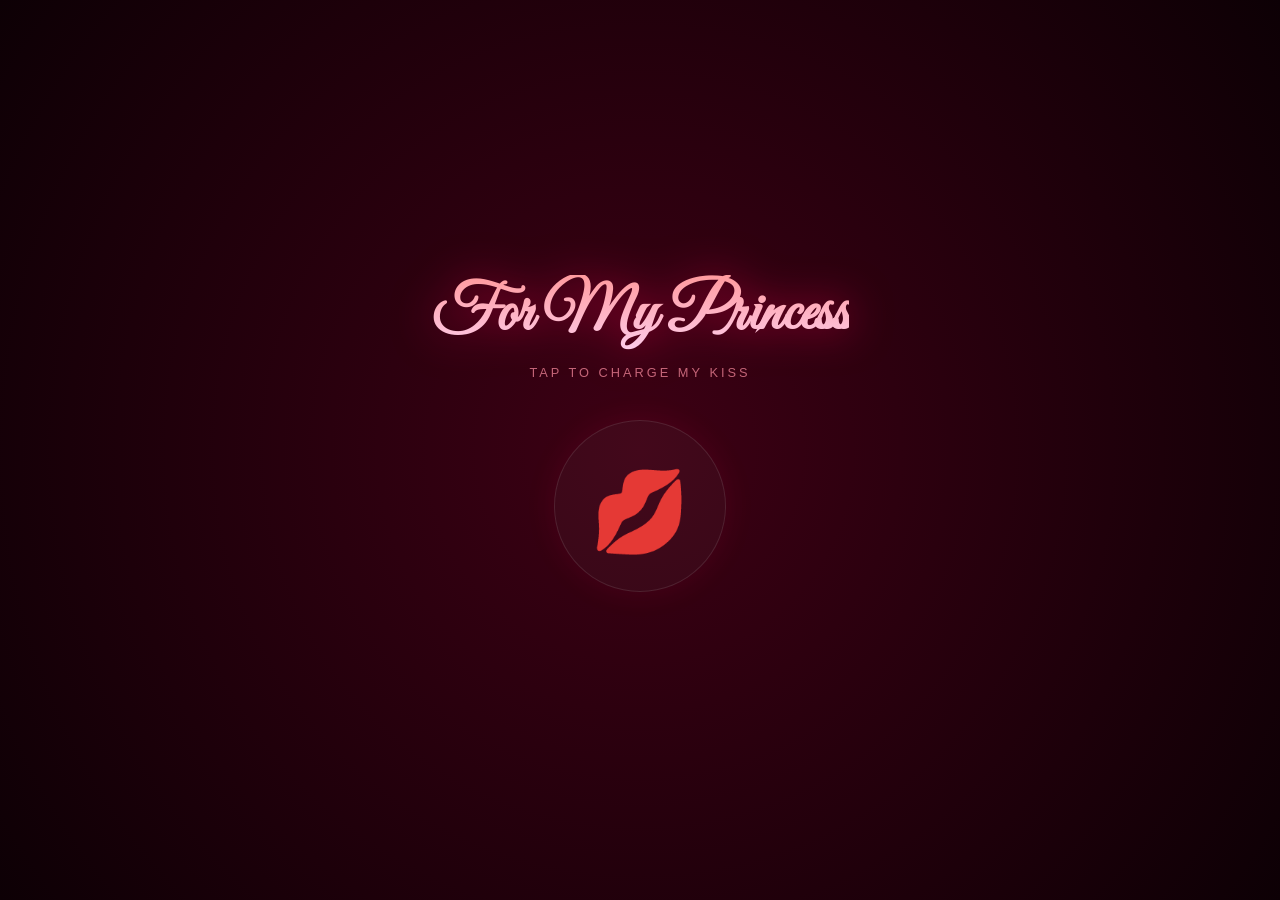
==== index.html @ 0bf2082e "Add files via upload" ====
<!DOCTYPE html>
<html lang="en">
<head>
    <meta charset="UTF-8">
    <meta name="viewport" content="width=device-width, initial-scale=1.0">
    <title>For My Princess 💋</title>
    <link href="https://fonts.googleapis.com/css2?family=Great+Vibes&family=Playfair+Display:ital,wght@0,400;0,600;1,400&display=swap" rel="stylesheet">
    <style>
        body {
            /* Elegant Dark Red Gradient */
            background: radial-gradient(circle at center, #3d0014 0%, #0d0005 100%);
            height: 100vh;
            margin: 0;
            overflow: hidden;
            display: flex;
            flex-direction: column;
            align-items: center;
            justify-content: center;
            color: #ffdde1;
            font-family: 'Playfair Display', serif;
            user-select: none;
        }

        /* --- BACKGROUND EFFECTS --- */
        .firefly {
            position: absolute;
            width: 3px; height: 3px;
            background: #ff4d6d;
            border-radius: 50%;
            box-shadow: 0 0 10px #ff4d6d;
            opacity: 0;
            animation: float 5s infinite;
            pointer-events: none;
            z-index: 1;
        }

        /* --- UI ELEMENTS --- */
        h1 {
            font-family: 'Great Vibes', cursive;
            font-size: 4rem;
            background: linear-gradient(to bottom, #ff9a9e, #fecfef);
            -webkit-background-clip: text;
            -webkit-text-fill-color: transparent;
            filter: drop-shadow(0 0 20px rgba(255, 0, 80, 0.5));
            margin-bottom: 10px; z-index: 10;
            transition: opacity 1s; text-align: center;
        }

        .subtitle {
            font-family: 'Montserrat', sans-serif;
            font-size: 0.8rem; letter-spacing: 3px; text-transform: uppercase; color: #ff8fa3;
            margin-bottom: 40px; opacity: 0.7; animation: pulse 2s infinite; z-index: 10;
        }

        /* --- KISS BUTTON --- */
        .kiss-container {
            position: relative;
            width: 170px; height: 170px;
            border-radius: 50%;
            background: rgba(255, 255, 255, 0.03);
            border: 1px solid rgba(255, 255, 255, 0.1);
            display: flex; align-items: center; justify-content: center;
            font-size: 5rem; cursor: pointer;
            box-shadow: 0 0 30px rgba(255, 0, 80, 0.1);
            transition: all 0.3s cubic-bezier(0.175, 0.885, 0.32, 1.275);
            z-index: 20;
        }
        .kiss-container:active { transform: scale(0.95); }
        .kiss-container.stage-1 { box-shadow: 0 0 50px rgba(255, 0, 80, 0.3); border-color: #ff4d6d; }
        .kiss-container.stage-2 { box-shadow: 0 0 80px rgba(255, 0, 80, 0.5); animation: heartbeat 1s infinite; background: rgba(255, 0, 80, 0.1); }
        .kiss-container.stage-3 { box-shadow: 0 0 120px rgba(255, 0, 80, 0.8); animation: heartbeatFast 0.5s infinite; background: rgba(255, 0, 80, 0.15); }

        /* --- LOVE METER --- */
        .meter-container {
            width: 200px; height: 4px;
            background: rgba(255,255,255,0.1);
            border-radius: 10px; margin-top: 50px;
            overflow: hidden; opacity: 0; transition: opacity 1s;
        }
        .meter-fill {
            height: 100%; width: 0%;
            background: linear-gradient(90deg, #ff4d6d, #d90429);
            box-shadow: 0 0 10px #ff0050;
            transition: width 0.5s cubic-bezier(0.2, 0.8, 0.2, 1);
        }
        .meter-text { font-family: sans-serif; font-size: 0.7rem; letter-spacing: 1px; color: #ff8fa3; margin-top: 10px; opacity: 0; transition: opacity 0.5s; }

        /* --- BIG KISS VISUAL --- */
        #big-kiss-visual {
            position: absolute; top: 50%; left: 50%;
            transform: translate(-50%, -50%) scale(0);
            font-size: 20rem; z-index: 200; opacity: 0;
            pointer-events: none; filter: drop-shadow(0 0 50px #ff0050);
        }
        .hit-screen { animation: kissHit 1.2s cubic-bezier(0.22, 1, 0.36, 1) forwards; }

        /* --- LUXURY LETTER BOX --- */
        .letter-box {
            position: absolute; top: 50%; left: 50%;
            transform: translate(-50%, -50%) scale(0.9);
            width: 90%; max-width: 500px; /* Slightly wider for text */

            /* Glassmorphism + Gold Border */
            background: rgba(20, 0, 5, 0.95);
            backdrop-filter: blur(20px);
            border: 1px solid rgba(255, 215, 0, 0.2); /* Gold Border */
            box-shadow: 0 0 40px rgba(0,0,0,0.8), inset 0 0 20px rgba(255, 77, 109, 0.1);

            border-radius: 15px; padding: 40px 30px; text-align: center;
            opacity: 0; pointer-events: none; z-index: 100;
        }
        .letter-box.visible { opacity: 1; transform: translate(-50%, -50%) scale(1); pointer-events: auto; transition: all 1s ease; }

        .letter-box h2 {
            font-family: 'Great Vibes', cursive; color: #ff4d6d; font-size: 3.5rem; margin: 0 0 20px 0;
            text-shadow: 0 2px 10px rgba(0,0,0,0.5);
        }

        .line {
            display: block; font-size: 1.2rem; line-height: 1.6; color: #ffe5e9; margin-bottom: 15px;
            opacity: 0; transform: translateY(15px); transition: all 1s ease;
        }
        .line.show { opacity: 1; transform: translateY(0); }

        .highlight { color: #ff4d6d; font-style: italic; font-weight: 600; }

        /* THE MWAAAAH TEXT */
        .big-mwah {
            display: block;
            font-family: 'Great Vibes', cursive;
            font-size: 3rem;
            color: #d90429;
            margin-top: 15px; margin-bottom: 15px;
            text-shadow: 0 0 20px rgba(255, 0, 80, 0.6);
            animation: heartbeat 1.5s infinite;
        }

        .signature {
            font-family: 'Playfair Display', serif; font-weight: 700; color: #ffd700; /* Gold Signature */
            margin-top: 20px; display: block; font-size: 1.1rem; letter-spacing: 1px;
            border-top: 1px solid rgba(255,255,255,0.1); padding-top: 20px;
        }

        /* --- FALLING KISSES --- */
        .kiss-mark { position: absolute; opacity: 0; animation: kissFloat 5s linear forwards; z-index: 50; filter: drop-shadow(0 0 5px rgba(255,0,80,0.5)); pointer-events: none; }

        /* --- ANIMATIONS --- */
        @keyframes pulse { 0% { opacity: 0.5; } 50% { opacity: 1; } 100% { opacity: 0.5; } }
        @keyframes float { 0% { transform: translateY(100vh) scale(0); opacity: 0; } 50% { opacity: 0.8; } 100% { transform: translateY(-10vh) scale(1); opacity: 0; } }
        @keyframes heartbeat { 0% { transform: scale(1); } 15% { transform: scale(1.1); } 30% { transform: scale(1); } 45% { transform: scale(1.1); } 60% { transform: scale(1); } }
        @keyframes heartbeatFast { 0% { transform: scale(1); } 10% { transform: scale(1.15); } 20% { transform: scale(1); } 30% { transform: scale(1.15); } 40% { transform: scale(1); } }
        @keyframes kissFloat { 0% { transform: translateY(100vh) rotate(0deg) scale(0.5); opacity: 0; } 20% { opacity: 0.8; } 100% { transform: translateY(-20vh) rotate(360deg) scale(1.5); opacity: 0; } }
        @keyframes kissHit {
            0% { transform: translate(-50%, -50%) scale(0) rotate(-20deg); opacity: 0; }
            40% { transform: translate(-50%, -50%) scale(1.2) rotate(0deg); opacity: 1; }
            60% { transform: translate(-50%, -50%) scale(1) rotate(0deg); opacity: 1; }
            100% { transform: translate(-50%, -50%) scale(2) rotate(10deg); opacity: 0; }
        }
    </style>
</head>
<body>

    <div id="bg-container"></div>

    <h1 id="main-title">For My Princess</h1>
    <div class="subtitle" id="sub-title">Tap to charge my kiss</div>

    <div class="kiss-container" id="kiss-btn" onclick="handleKiss()">💋</div>

    <div class="meter-container" id="meter-box">
        <div class="meter-fill" id="meter-fill"></div>
    </div>
    <div class="meter-text" id="meter-text">Charging Love... 0%</div>

    <div id="big-kiss-visual">💋</div>

    <div class="letter-box" id="letter">
        <h2>My Love...</h2>
        <span class="line">I am thinking about you every single second.</span>
        <span class="line">I wish I was right there with you...</span>
        <span class="line highlight">To hold you close and give you this kiss in real life.</span>
        <span class="line">You are my dream come true.</span>
        <span class="line big-mwah">Mwaaaah! 💋</span>
        <span class="signature">Yours Forever,<br>Pookiemon ❤️</span>
    </div>

    <script>
        let clicks = 0;
        const btn = document.getElementById('kiss-btn');
        const title = document.getElementById('main-title');
        const sub = document.getElementById('sub-title');
        const letter = document.getElementById('letter');
        const bigKiss = document.getElementById('big-kiss-visual');
        const bg = document.getElementById('bg-container');
        const lines = document.querySelectorAll('.line');
        const meterBox = document.getElementById('meter-box');
        const meterFill = document.getElementById('meter-fill');
        const meterText = document.getElementById('meter-text');

        // 1. Background Effects
        function createFireflies() {
            setInterval(() => {
                const fly = document.createElement('div');
                fly.classList.add('firefly');
                fly.style.left = Math.random() * 100 + 'vw';
                fly.style.animationDuration = (Math.random() * 3 + 4) + 's';
                bg.appendChild(fly);
                setTimeout(() => fly.remove(), 8000);
            }, 300);
        }
        createFireflies();

        // 2. Click Handler
        function handleKiss() {
            clicks++;

            // Pulse Effect
            btn.style.transform = "scale(0.85)";
            setTimeout(() => btn.style.transform = "scale(1)", 150);

            // Show Meter
            if (clicks === 1) {
                meterBox.style.opacity = 1;
                meterText.style.opacity = 1;
            }

            // Update Meter
            if (clicks <= 4) {
                updateMeter(clicks * 25);
            }

            if (clicks === 1) {
                btn.classList.add('stage-1');
                title.innerText = "Come Closer...";
                sub.innerText = "Tap again...";
            }
            else if (clicks === 2) {
                btn.classList.add('stage-2');
                title.innerText = "I feel you...";
                sub.innerText = "Almost there...";
                btn.style.borderColor = "#ff0050";
            }
            else if (clicks === 3) {
                btn.classList.add('stage-3');
                title.innerText = "Ready??";
                sub.innerText = "One last touch!";
            }
            else if (clicks === 4) {
                launchFinale();
            }
        }

        function updateMeter(percent) {
            meterFill.style.width = percent + '%';
            meterText.innerText = `Charging Love... ${percent}%`;
            if (percent === 100) meterText.innerText = "SENT! 💋";
        }

        function launchFinale() {
            title.style.opacity = 0; sub.style.opacity = 0; btn.style.opacity = 0; btn.style.pointerEvents = 'none';
            meterBox.style.opacity = 0; meterText.style.opacity = 0;

            bigKiss.classList.add('hit-screen');
            startKissShower();

            setTimeout(() => {
                letter.classList.add('visible');
                revealLines();
            }, 1200);
        }

        function revealLines() {
            lines.forEach((line, index) => {
                setTimeout(() => { line.classList.add('show'); }, index * 1200);
            });
        }

        function startKissShower() {
            const emojis = ["💋", "❤️", "🌹"];
            let count = 0;
            const shower = setInterval(() => {
                const k = document.createElement('div');
                k.classList.add('kiss-mark');
                k.innerText = emojis[Math.floor(Math.random() * emojis.length)];
                k.style.left = Math.random() * 100 + 'vw';
                k.style.fontSize = (Math.random() * 2 + 1.5) + 'rem';
                k.style.animationDuration = (Math.random() * 2 + 3) + 's';
                document.body.appendChild(k);
                setTimeout(() => k.remove(), 5000);
                count++;
                if (count > 60) clearInterval(shower);
            }, 100);
        }
    </script>
</body>
</html>
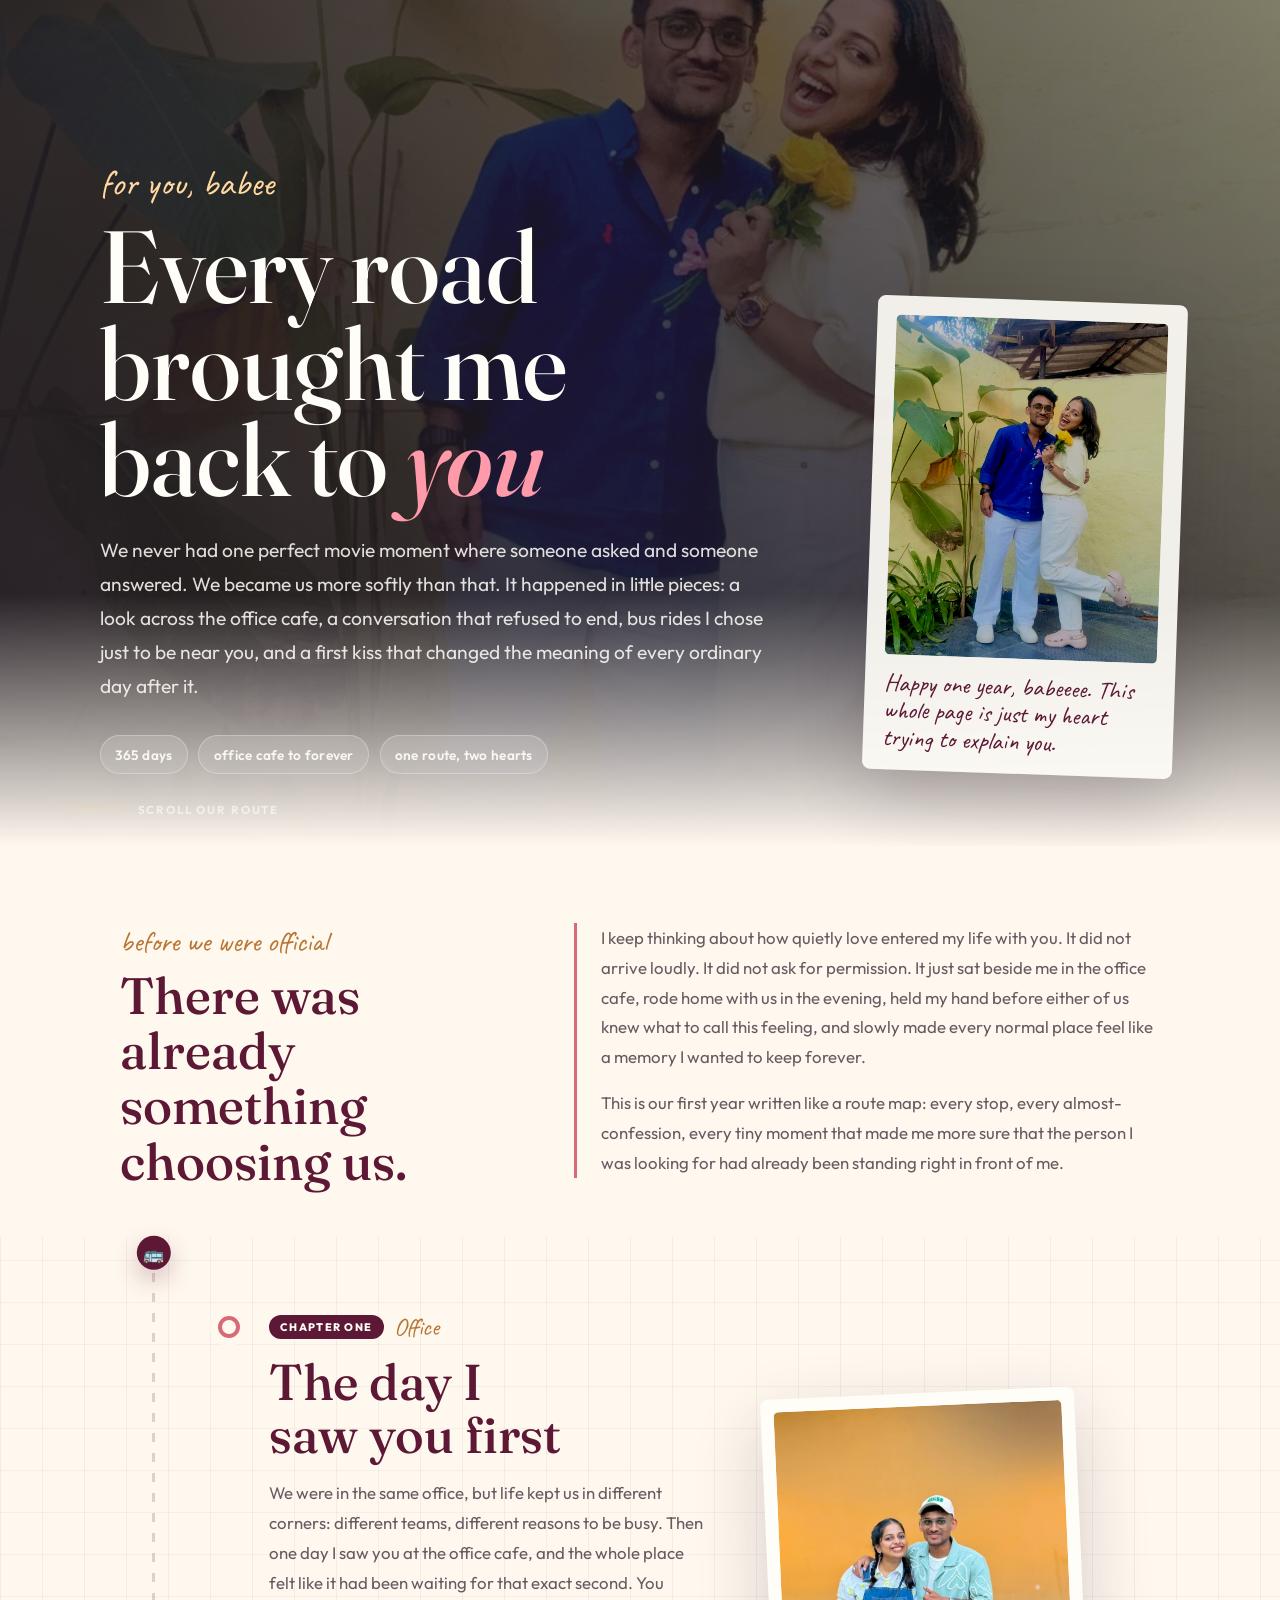
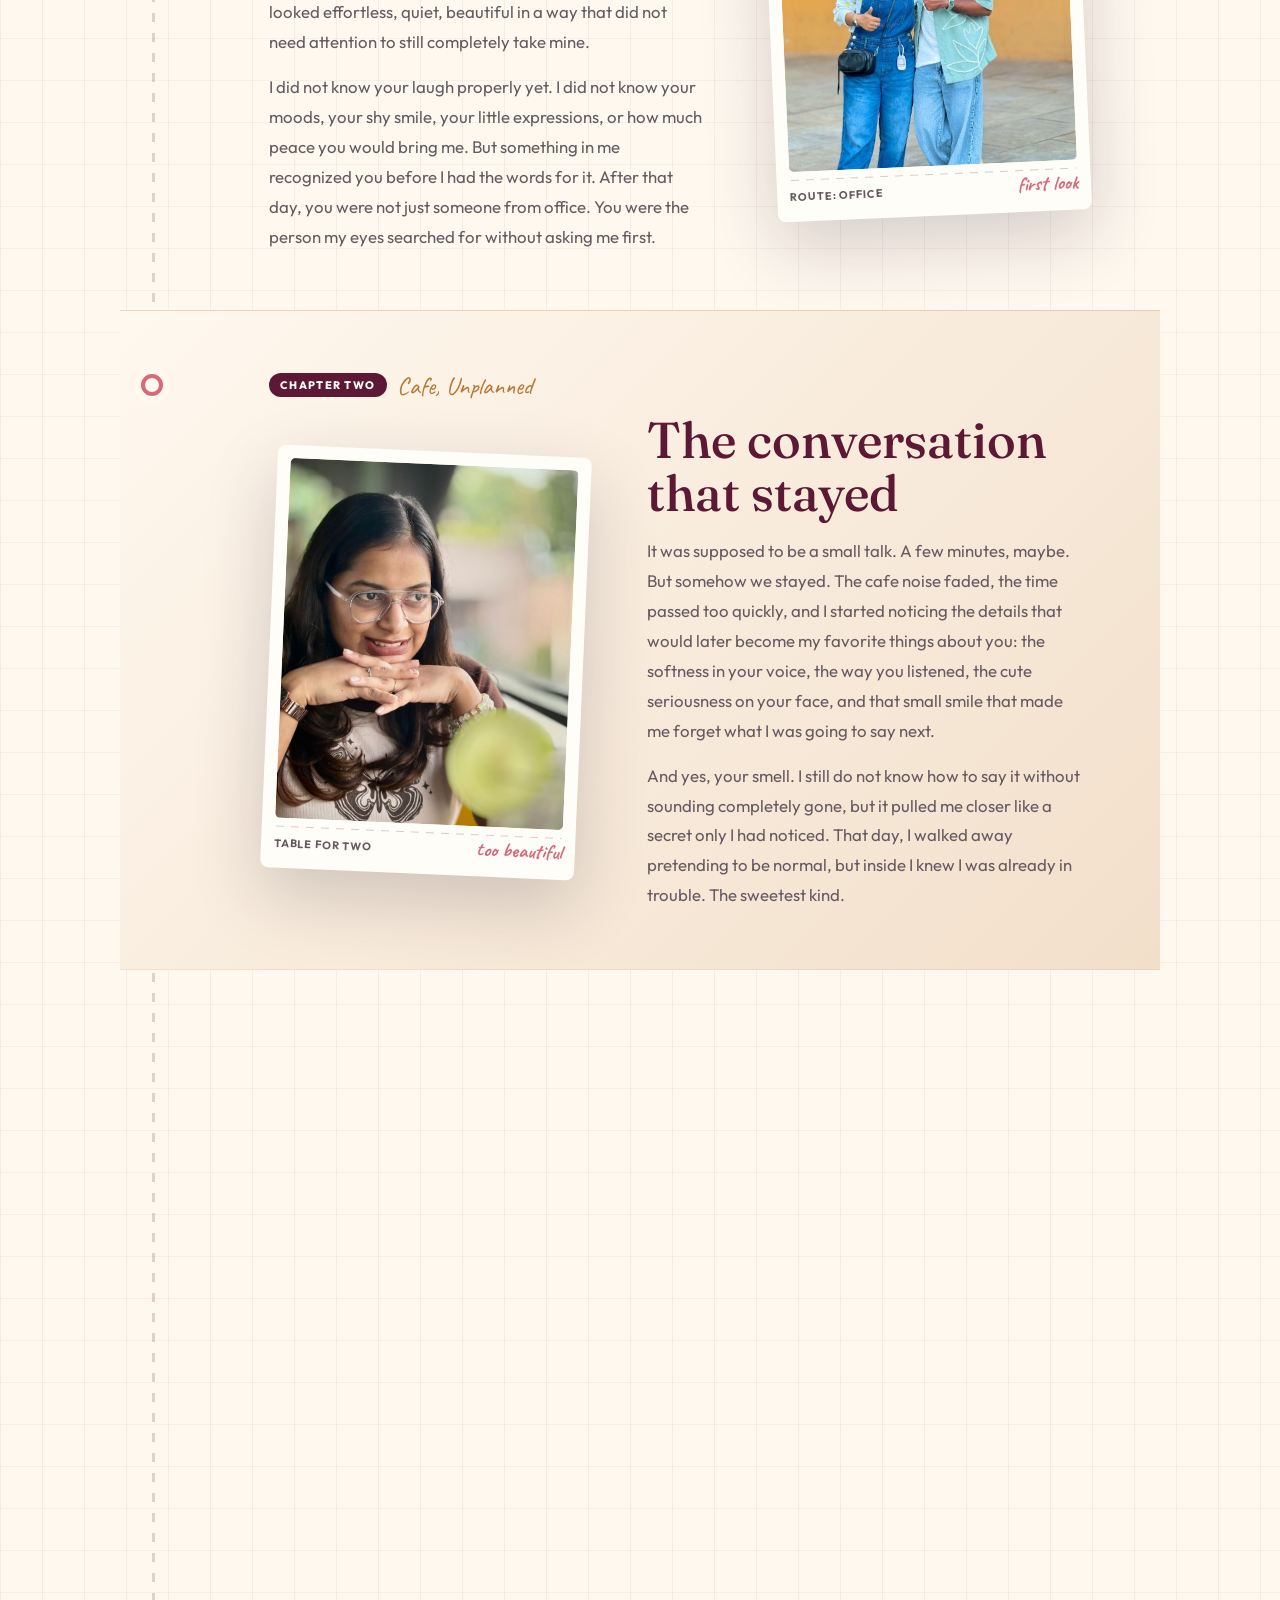
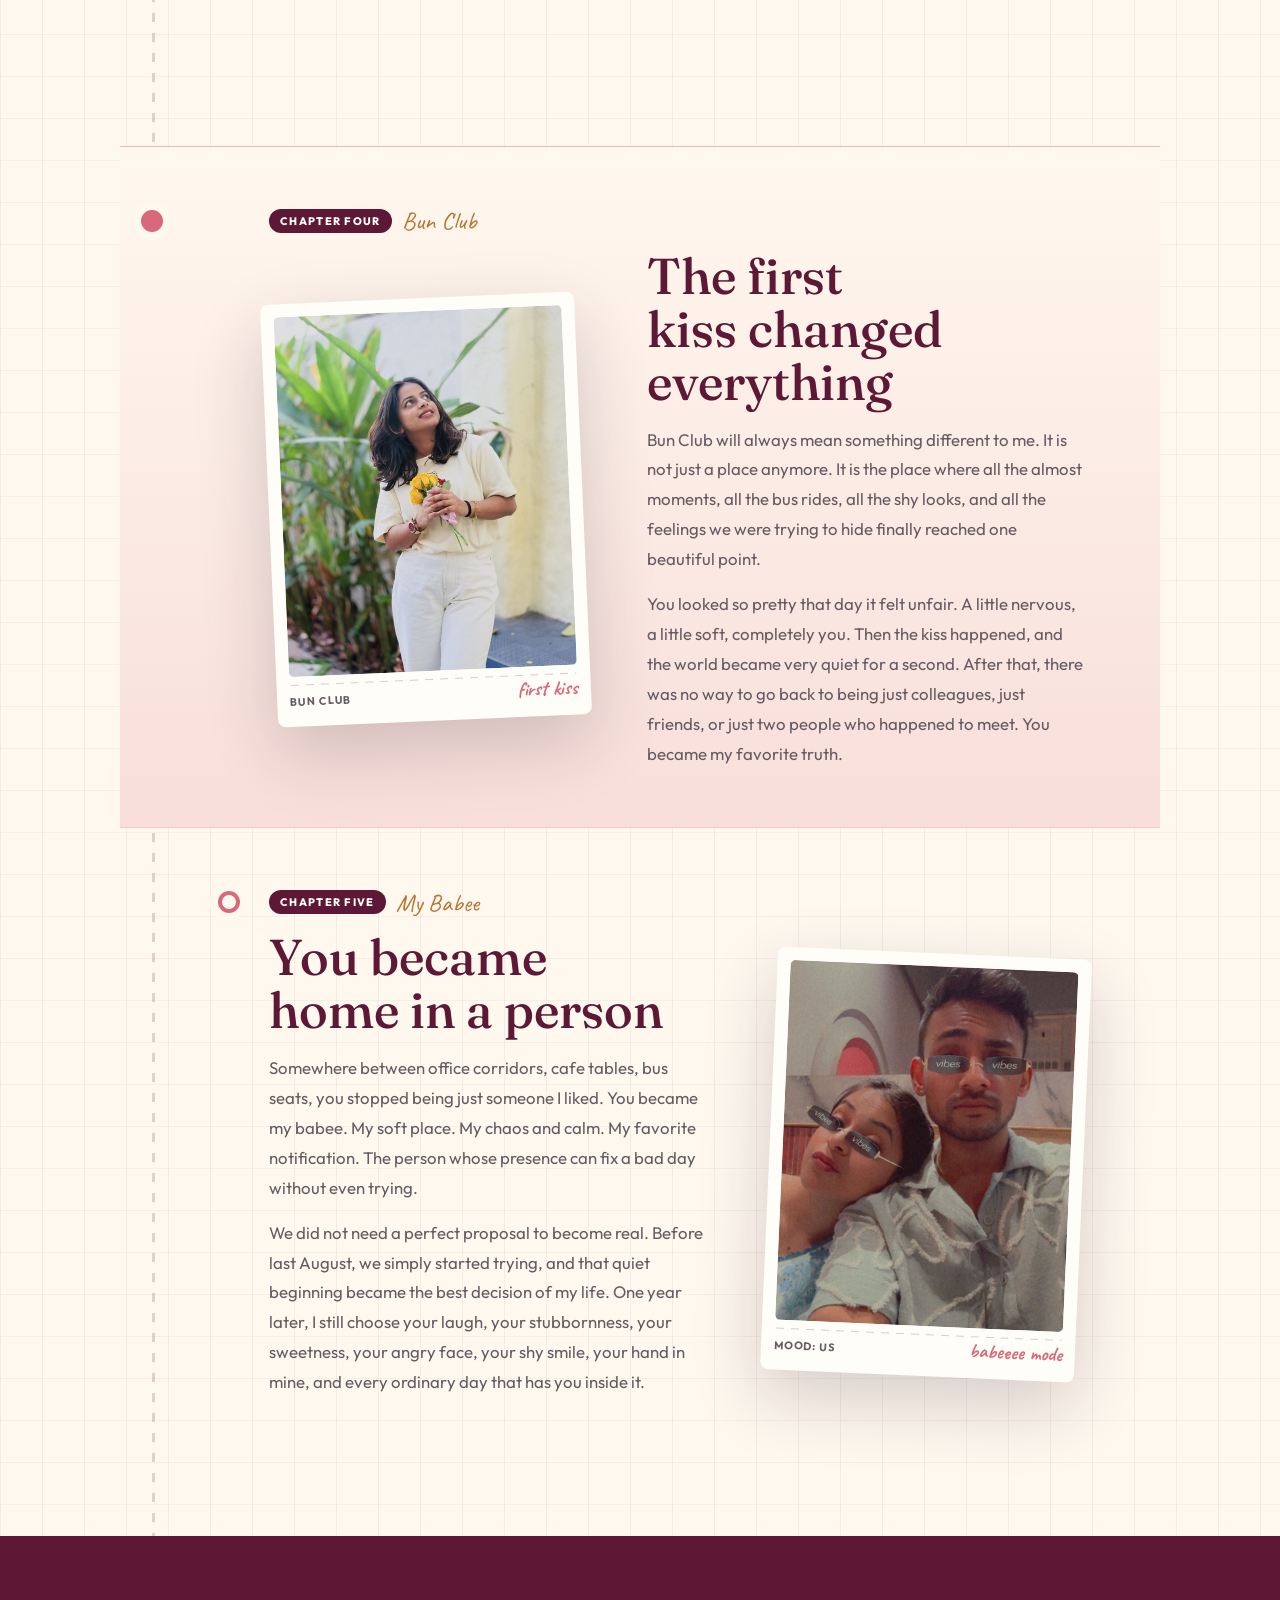
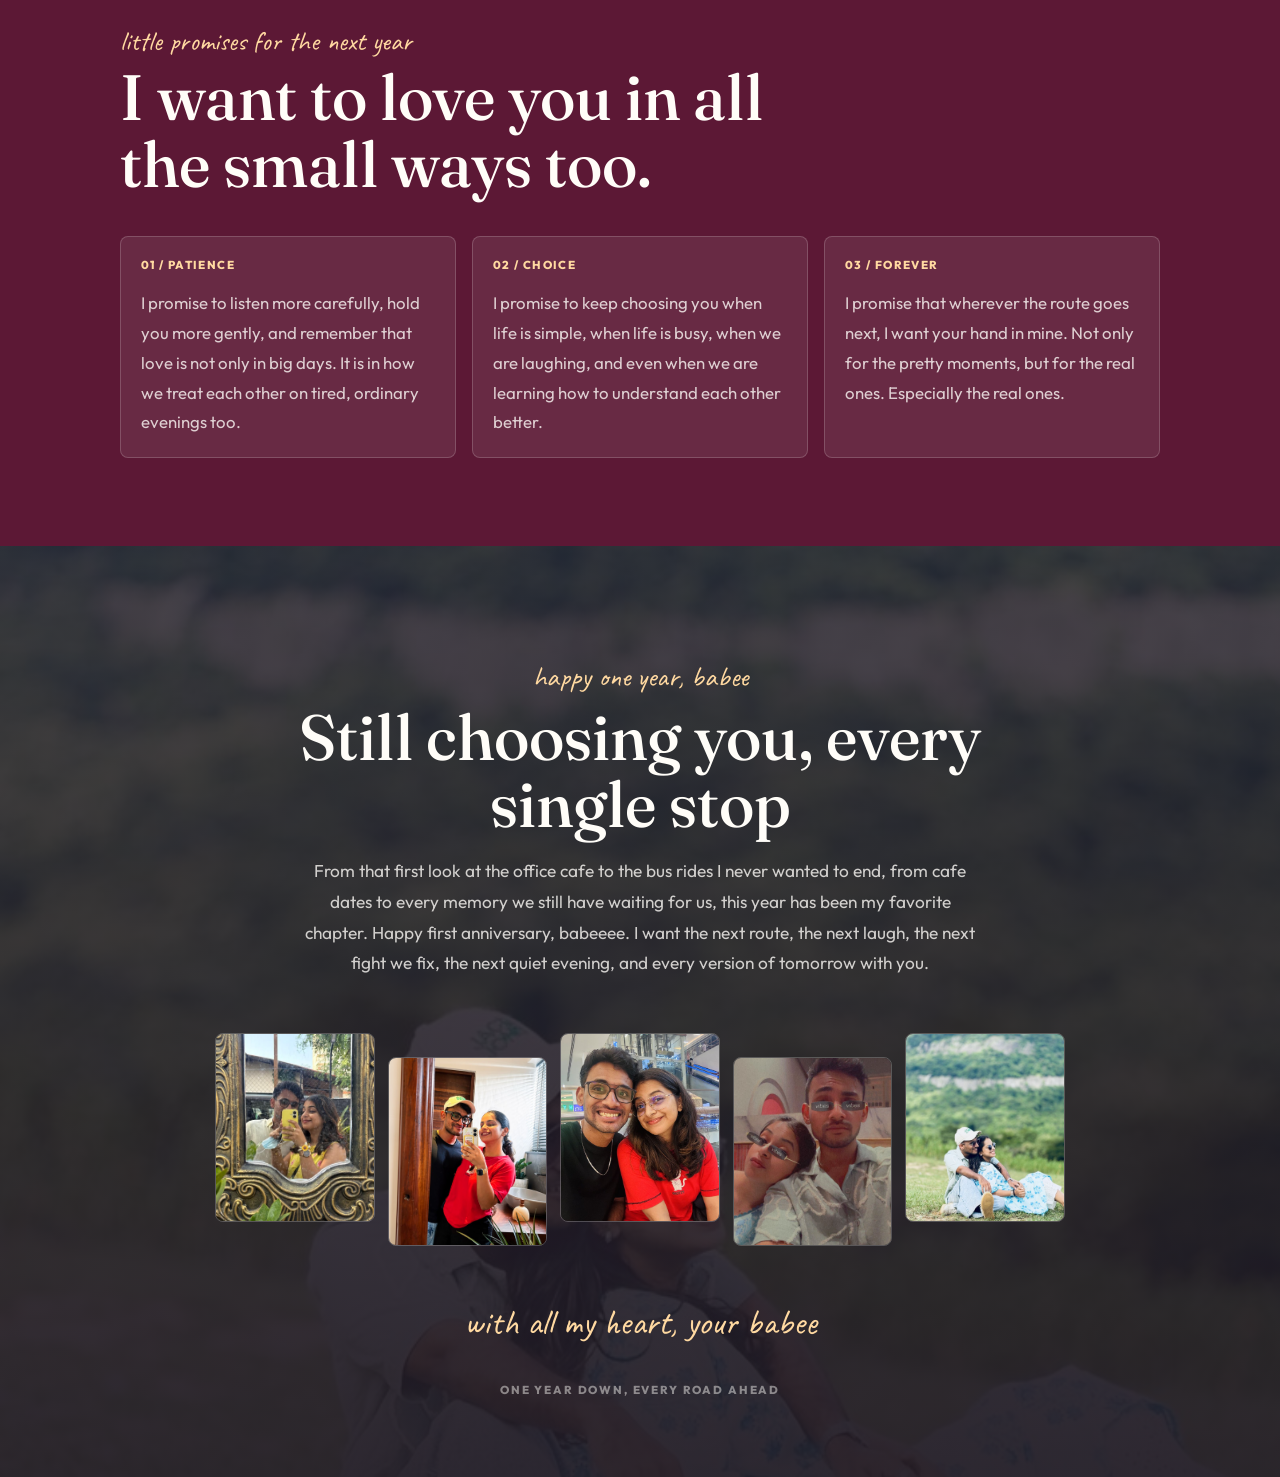
==== commit 5e6cc631: "Update index.html" ====
--- a/index.html
+++ b/index.html
@@ -1,296 +1,782 @@
 <!DOCTYPE html>
 <html lang="en">
 <head>
-    <meta charset="UTF-8">
-    <meta name="viewport" content="width=device-width, initial-scale=1.0">
-    <title>For My Princess 💋</title>
-    <link href="https://fonts.googleapis.com/css2?family=Great+Vibes&family=Playfair+Display:ital,wght@0,400;0,600;1,400&display=swap" rel="stylesheet">
-    <style>
-        body {
-            /* Elegant Dark Red Gradient */
-            background: radial-gradient(circle at center, #3d0014 0%, #0d0005 100%);
-            height: 100vh;
-            margin: 0;
-            overflow: hidden;
-            display: flex;
-            flex-direction: column;
-            align-items: center;
-            justify-content: center;
-            color: #ffdde1;
-            font-family: 'Playfair Display', serif;
-            user-select: none;
-        }
-
-        /* --- BACKGROUND EFFECTS --- */
-        .firefly {
-            position: absolute;
-            width: 3px; height: 3px;
-            background: #ff4d6d;
-            border-radius: 50%;
-            box-shadow: 0 0 10px #ff4d6d;
-            opacity: 0;
-            animation: float 5s infinite;
-            pointer-events: none;
-            z-index: 1;
-        }
-
-        /* --- UI ELEMENTS --- */
-        h1 {
-            font-family: 'Great Vibes', cursive;
-            font-size: 4rem;
-            background: linear-gradient(to bottom, #ff9a9e, #fecfef);
-            -webkit-background-clip: text;
-            -webkit-text-fill-color: transparent;
-            filter: drop-shadow(0 0 20px rgba(255, 0, 80, 0.5));
-            margin-bottom: 10px; z-index: 10;
-            transition: opacity 1s; text-align: center;
-        }
-
-        .subtitle {
-            font-family: 'Montserrat', sans-serif;
-            font-size: 0.8rem; letter-spacing: 3px; text-transform: uppercase; color: #ff8fa3;
-            margin-bottom: 40px; opacity: 0.7; animation: pulse 2s infinite; z-index: 10;
-        }
-
-        /* --- KISS BUTTON --- */
-        .kiss-container {
-            position: relative;
-            width: 170px; height: 170px;
-            border-radius: 50%;
-            background: rgba(255, 255, 255, 0.03);
-            border: 1px solid rgba(255, 255, 255, 0.1);
-            display: flex; align-items: center; justify-content: center;
-            font-size: 5rem; cursor: pointer;
-            box-shadow: 0 0 30px rgba(255, 0, 80, 0.1);
-            transition: all 0.3s cubic-bezier(0.175, 0.885, 0.32, 1.275);
-            z-index: 20;
-        }
-        .kiss-container:active { transform: scale(0.95); }
-        .kiss-container.stage-1 { box-shadow: 0 0 50px rgba(255, 0, 80, 0.3); border-color: #ff4d6d; }
-        .kiss-container.stage-2 { box-shadow: 0 0 80px rgba(255, 0, 80, 0.5); animation: heartbeat 1s infinite; background: rgba(255, 0, 80, 0.1); }
-        .kiss-container.stage-3 { box-shadow: 0 0 120px rgba(255, 0, 80, 0.8); animation: heartbeatFast 0.5s infinite; background: rgba(255, 0, 80, 0.15); }
-
-        /* --- LOVE METER --- */
-        .meter-container {
-            width: 200px; height: 4px;
-            background: rgba(255,255,255,0.1);
-            border-radius: 10px; margin-top: 50px;
-            overflow: hidden; opacity: 0; transition: opacity 1s;
-        }
-        .meter-fill {
-            height: 100%; width: 0%;
-            background: linear-gradient(90deg, #ff4d6d, #d90429);
-            box-shadow: 0 0 10px #ff0050;
-            transition: width 0.5s cubic-bezier(0.2, 0.8, 0.2, 1);
-        }
-        .meter-text { font-family: sans-serif; font-size: 0.7rem; letter-spacing: 1px; color: #ff8fa3; margin-top: 10px; opacity: 0; transition: opacity 0.5s; }
-
-        /* --- BIG KISS VISUAL --- */
-        #big-kiss-visual {
-            position: absolute; top: 50%; left: 50%;
-            transform: translate(-50%, -50%) scale(0);
-            font-size: 20rem; z-index: 200; opacity: 0;
-            pointer-events: none; filter: drop-shadow(0 0 50px #ff0050);
-        }
-        .hit-screen { animation: kissHit 1.2s cubic-bezier(0.22, 1, 0.36, 1) forwards; }
-
-        /* --- LUXURY LETTER BOX --- */
-        .letter-box {
-            position: absolute; top: 50%; left: 50%;
-            transform: translate(-50%, -50%) scale(0.9);
-            width: 90%; max-width: 500px; /* Slightly wider for text */
-
-            /* Glassmorphism + Gold Border */
-            background: rgba(20, 0, 5, 0.95);
-            backdrop-filter: blur(20px);
-            border: 1px solid rgba(255, 215, 0, 0.2); /* Gold Border */
-            box-shadow: 0 0 40px rgba(0,0,0,0.8), inset 0 0 20px rgba(255, 77, 109, 0.1);
-
-            border-radius: 15px; padding: 40px 30px; text-align: center;
-            opacity: 0; pointer-events: none; z-index: 100;
-        }
-        .letter-box.visible { opacity: 1; transform: translate(-50%, -50%) scale(1); pointer-events: auto; transition: all 1s ease; }
-
-        .letter-box h2 {
-            font-family: 'Great Vibes', cursive; color: #ff4d6d; font-size: 3.5rem; margin: 0 0 20px 0;
-            text-shadow: 0 2px 10px rgba(0,0,0,0.5);
-        }
-
-        .line {
-            display: block; font-size: 1.2rem; line-height: 1.6; color: #ffe5e9; margin-bottom: 15px;
-            opacity: 0; transform: translateY(15px); transition: all 1s ease;
-        }
-        .line.show { opacity: 1; transform: translateY(0); }
-
-        .highlight { color: #ff4d6d; font-style: italic; font-weight: 600; }
-
-        /* THE MWAAAAH TEXT */
-        .big-mwah {
-            display: block;
-            font-family: 'Great Vibes', cursive;
-            font-size: 3rem;
-            color: #d90429;
-            margin-top: 15px; margin-bottom: 15px;
-            text-shadow: 0 0 20px rgba(255, 0, 80, 0.6);
-            animation: heartbeat 1.5s infinite;
-        }
-
-        .signature {
-            font-family: 'Playfair Display', serif; font-weight: 700; color: #ffd700; /* Gold Signature */
-            margin-top: 20px; display: block; font-size: 1.1rem; letter-spacing: 1px;
-            border-top: 1px solid rgba(255,255,255,0.1); padding-top: 20px;
-        }
-
-        /* --- FALLING KISSES --- */
-        .kiss-mark { position: absolute; opacity: 0; animation: kissFloat 5s linear forwards; z-index: 50; filter: drop-shadow(0 0 5px rgba(255,0,80,0.5)); pointer-events: none; }
-
-        /* --- ANIMATIONS --- */
-        @keyframes pulse { 0% { opacity: 0.5; } 50% { opacity: 1; } 100% { opacity: 0.5; } }
-        @keyframes float { 0% { transform: translateY(100vh) scale(0); opacity: 0; } 50% { opacity: 0.8; } 100% { transform: translateY(-10vh) scale(1); opacity: 0; } }
-        @keyframes heartbeat { 0% { transform: scale(1); } 15% { transform: scale(1.1); } 30% { transform: scale(1); } 45% { transform: scale(1.1); } 60% { transform: scale(1); } }
-        @keyframes heartbeatFast { 0% { transform: scale(1); } 10% { transform: scale(1.15); } 20% { transform: scale(1); } 30% { transform: scale(1.15); } 40% { transform: scale(1); } }
-        @keyframes kissFloat { 0% { transform: translateY(100vh) rotate(0deg) scale(0.5); opacity: 0; } 20% { opacity: 0.8; } 100% { transform: translateY(-20vh) rotate(360deg) scale(1.5); opacity: 0; } }
-        @keyframes kissHit {
-            0% { transform: translate(-50%, -50%) scale(0) rotate(-20deg); opacity: 0; }
-            40% { transform: translate(-50%, -50%) scale(1.2) rotate(0deg); opacity: 1; }
-            60% { transform: translate(-50%, -50%) scale(1) rotate(0deg); opacity: 1; }
-            100% { transform: translate(-50%, -50%) scale(2) rotate(10deg); opacity: 0; }
-        }
-    </style>
+<meta charset="UTF-8">
+<meta name="viewport" content="width=device-width, initial-scale=1.0">
+<title>One Year, Babeeee</title>
+<link rel="preconnect" href="https://fonts.googleapis.com">
+<link rel="preconnect" href="https://fonts.gstatic.com" crossorigin>
+<link href="https://fonts.googleapis.com/css2?family=Caveat:wght@500;600;700&amp;family=Fraunces:ital,opsz,wght@0,9..144,400;0,9..144,500;0,9..144,600;1,9..144,500&amp;family=Outfit:wght@300;400;500;600;700&amp;display=swap" rel="stylesheet">
+<style>
+  :root{
+    --paper:#fff8ef;
+    --paper-warm:#f3e3d2;
+    --ink:#211b24;
+    --muted:#665b63;
+    --wine:#5c1835;
+    --plum:#2d2038;
+    --rose:#d86978;
+    --rose-soft:#f5c0bc;
+    --copper:#b87633;
+    --sage:#6f846c;
+    --cream:#fffdf8;
+    --shadow:0 26px 70px rgba(46,31,43,0.20);
+  }
+
+  *{box-sizing:border-box; margin:0; padding:0;}
+  html{scroll-behavior:smooth;}
+  body{
+    min-width:320px;
+    background:
+      linear-gradient(90deg, rgba(92,24,53,0.055) 1px, transparent 1px),
+      linear-gradient(180deg, rgba(92,24,53,0.045) 1px, transparent 1px),
+      var(--paper);
+    background-size:42px 42px;
+    color:var(--ink);
+    font-family:"Outfit", system-ui, sans-serif;
+    overflow-x:hidden;
+  }
+
+  h1,h2,h3{font-family:"Fraunces", serif; font-weight:500; letter-spacing:0;}
+  p{font-size:1.05rem; line-height:1.78; color:var(--muted);}
+  img{display:block; max-width:100%;}
+  ::selection{background:var(--wine); color:var(--cream);}
+
+  .script{font-family:"Caveat", cursive;}
+  .reveal{opacity:0; transform:translateY(34px); transition:opacity 0.9s ease, transform 0.9s ease;}
+  .reveal.visible{opacity:1; transform:translateY(0);}
+
+  .hero{
+    min-height:94svh;
+    position:relative;
+    display:grid;
+    align-items:end;
+    padding:7vh 6vw 8vh;
+    overflow:hidden;
+    color:var(--cream);
+    isolation:isolate;
+  }
+  .hero::before{
+    content:"";
+    position:absolute;
+    inset:0;
+    z-index:-2;
+    background:
+      linear-gradient(90deg, rgba(33,27,36,0.88) 0%, rgba(33,27,36,0.62) 45%, rgba(33,27,36,0.25) 100%),
+      linear-gradient(180deg, rgba(33,27,36,0.15) 0%, rgba(33,27,36,0.72) 100%),
+      url("images/photo09.jpg") center/cover no-repeat;
+    transform:scale(1.02);
+  }
+  .hero::after{
+    content:"";
+    position:absolute;
+    inset:auto 0 0;
+    height:28vh;
+    z-index:-1;
+    background:linear-gradient(180deg, transparent, var(--paper));
+  }
+  .hero-inner{
+    width:min(100%, 1080px);
+    margin:0 auto;
+    display:grid;
+    grid-template-columns:minmax(0, 1.05fr) minmax(260px, 0.55fr);
+    gap:clamp(2rem, 5vw, 5rem);
+    align-items:end;
+  }
+  .hero-kicker{
+    font-family:"Caveat", cursive;
+    color:#ffd9a1;
+    font-size:clamp(1.5rem, 3vw, 2.3rem);
+    margin-bottom:0.75rem;
+  }
+  .hero h1{
+    max-width:12ch;
+    font-size:clamp(3.3rem, 8vw, 7.7rem);
+    line-height:0.94;
+    text-wrap:balance;
+  }
+  .hero h1 em{
+    color:#ff9aaa;
+    font-style:italic;
+  }
+  .hero-sub{
+    max-width:60ch;
+    margin-top:1.6rem;
+    color:rgba(255,253,248,0.86);
+    font-size:clamp(1.05rem, 1.5vw, 1.24rem);
+  }
+  .hero-meta{
+    display:flex;
+    flex-wrap:wrap;
+    gap:0.65rem;
+    margin-top:2rem;
+  }
+  .hero-meta span{
+    border:1px solid rgba(255,253,248,0.28);
+    background:rgba(255,253,248,0.12);
+    backdrop-filter:blur(14px);
+    border-radius:999px;
+    padding:0.58rem 0.9rem;
+    color:rgba(255,253,248,0.92);
+    font-size:0.85rem;
+    font-weight:600;
+    letter-spacing:0.02em;
+  }
+  .hero-note{
+    justify-self:end;
+    max-width:310px;
+    padding:1.2rem;
+    background:rgba(255,253,248,0.92);
+    color:var(--ink);
+    box-shadow:var(--shadow);
+    border-radius:8px;
+    transform:rotate(2deg);
+  }
+  .hero-note img{
+    width:100%;
+    aspect-ratio:4/5;
+    object-fit:cover;
+    border-radius:5px;
+    filter:saturate(1.05) contrast(1.02);
+  }
+  .hero-note p{
+    margin-top:0.9rem;
+    color:var(--wine);
+    font-family:"Caveat", cursive;
+    font-size:1.55rem;
+    line-height:1.1;
+  }
+  .scroll-cue{
+    position:absolute;
+    left:6vw;
+    bottom:1.8rem;
+    color:rgba(255,253,248,0.62);
+    display:flex;
+    align-items:center;
+    gap:0.8rem;
+    font-size:0.72rem;
+    font-weight:700;
+    letter-spacing:0.16em;
+    text-transform:uppercase;
+  }
+  .scroll-cue::before{
+    content:"";
+    width:48px;
+    height:1px;
+    background:linear-gradient(90deg, #ffd9a1, transparent);
+    animation:cue 1.8s ease-in-out infinite;
+  }
+  @keyframes cue{0%,100%{opacity:0.35; transform:scaleX(0.7);}50%{opacity:1; transform:scaleX(1);}}
+
+  .intro{
+    padding:4.8rem 6vw 3rem;
+    background:var(--paper);
+  }
+  .intro-inner{
+    max-width:1040px;
+    margin:0 auto;
+    display:grid;
+    grid-template-columns:minmax(0, 0.8fr) minmax(280px, 1.2fr);
+    gap:clamp(2rem, 5vw, 5rem);
+    align-items:start;
+  }
+  .intro-label{
+    color:var(--copper);
+    font-family:"Caveat", cursive;
+    font-size:1.8rem;
+  }
+  .intro h2{
+    margin-top:0.5rem;
+    font-size:clamp(2rem, 4vw, 3.25rem);
+    line-height:1.08;
+    color:var(--wine);
+  }
+  .intro-copy{
+    border-left:3px solid var(--rose);
+    padding-left:1.5rem;
+  }
+  .intro-copy p + p{margin-top:1rem;}
+
+  main{
+    position:relative;
+    max-width:1040px;
+    margin:0 auto;
+    padding:1rem 6vw 5rem;
+  }
+  .route{
+    position:absolute;
+    left:32px;
+    top:1rem;
+    bottom:0;
+    width:3px;
+    background:repeating-linear-gradient(180deg, rgba(92,24,53,0.18) 0 9px, transparent 9px 20px);
+  }
+  .route-fill{
+    position:absolute;
+    left:0;
+    top:0;
+    width:100%;
+    height:0%;
+    background:linear-gradient(180deg, var(--rose), var(--copper), var(--sage));
+    transition:height 0.1s linear;
+  }
+  .route-bus{
+    position:absolute;
+    left:50%;
+    top:0%;
+    transform:translate(-50%,-50%);
+    width:2.15rem;
+    height:2.15rem;
+    display:grid;
+    place-items:center;
+    border-radius:50%;
+    background:var(--wine);
+    color:var(--cream);
+    font-size:1.05rem;
+    box-shadow:0 10px 24px rgba(92,24,53,0.26);
+    transition:top 0.1s linear;
+  }
+
+  .stop{
+    position:relative;
+    padding:6.5vh 0 6.5vh 72px;
+  }
+  .stop-marker{
+    position:absolute;
+    left:21px;
+    top:7vh;
+    width:22px;
+    height:22px;
+    border-radius:50%;
+    background:var(--paper);
+    border:4px solid var(--rose);
+    box-shadow:0 0 0 8px var(--paper);
+    z-index:2;
+  }
+  .stop-label{
+    display:inline-flex;
+    align-items:center;
+    flex-wrap:wrap;
+    gap:0.65rem;
+    margin-bottom:0.85rem;
+    color:var(--copper);
+    font-family:"Caveat", cursive;
+    font-size:1.55rem;
+  }
+  .stop-label .num{
+    font-family:"Outfit", sans-serif;
+    font-size:0.68rem;
+    font-weight:800;
+    letter-spacing:0.12em;
+    text-transform:uppercase;
+    color:var(--cream);
+    background:var(--wine);
+    border-radius:999px;
+    padding:0.32rem 0.7rem;
+  }
+  .stop h2{
+    margin-bottom:1rem;
+    color:var(--wine);
+    font-size:clamp(1.95rem, 4vw, 3.15rem);
+    line-height:1.05;
+    text-wrap:balance;
+  }
+  .stop p + p{margin-top:0.95rem;}
+  .stop-body{
+    display:grid;
+    grid-template-columns:minmax(0, 1fr) minmax(260px, 0.72fr);
+    gap:clamp(2rem, 5vw, 4rem);
+    align-items:center;
+  }
+  .stop-body.reverse{grid-template-columns:minmax(260px, 0.72fr) minmax(0, 1fr);}
+  .stop-body.reverse .stop-text{order:2;}
+  .stop-body.reverse .stop-media{order:1;}
+  .stop-text{max-width:620px;}
+
+  .ticket{
+    position:relative;
+    width:min(100%, 330px);
+    margin:auto;
+    padding:13px 13px 3.1rem;
+    background:var(--cream);
+    border-radius:8px;
+    box-shadow:var(--shadow);
+  }
+  .ticket::before{
+    content:"";
+    position:absolute;
+    left:0.9rem;
+    right:0.9rem;
+    bottom:2.55rem;
+    height:1px;
+    background:repeating-linear-gradient(90deg, rgba(92,24,53,0.22) 0 8px, transparent 8px 15px);
+  }
+  .ticket img{
+    width:100%;
+    aspect-ratio:4/5;
+    object-fit:cover;
+    border-radius:5px;
+    background:linear-gradient(135deg, var(--paper-warm), var(--rose-soft));
+  }
+  .ticket-caption{
+    position:absolute;
+    left:13px;
+    right:13px;
+    bottom:0.95rem;
+    display:flex;
+    align-items:baseline;
+    justify-content:space-between;
+    gap:0.8rem;
+    color:var(--muted);
+    font-size:0.68rem;
+    font-weight:700;
+    letter-spacing:0.08em;
+    text-transform:uppercase;
+  }
+  .ticket-caption b{
+    color:var(--rose);
+    font-family:"Caveat", cursive;
+    font-size:1.25rem;
+    font-weight:700;
+    letter-spacing:0;
+    text-transform:none;
+    white-space:nowrap;
+  }
+  .ticket.tilt-l{transform:rotate(-2.5deg);}
+  .ticket.tilt-r{transform:rotate(2.5deg);}
+
+  .stop.cafe,
+  .stop.bus-stop,
+  .stop.milestone{
+    margin-left:-6vw;
+    margin-right:-6vw;
+    padding-left:calc(72px + 6vw);
+    padding-right:6vw;
+  }
+  .stop.cafe{
+    background:linear-gradient(135deg, #fff8ef, #f2dfca);
+    border-top:1px solid rgba(184,118,51,0.18);
+    border-bottom:1px solid rgba(184,118,51,0.18);
+  }
+  .stop.bus-stop{
+    background:var(--plum);
+    color:var(--cream);
+  }
+  .stop.bus-stop .stop-marker{
+    background:var(--plum);
+    box-shadow:0 0 0 8px var(--plum);
+    border-color:#ffd9a1;
+  }
+  .stop.bus-stop h2,
+  .stop.bus-stop p{color:var(--cream);}
+  .stop.bus-stop p{color:rgba(255,253,248,0.76);}
+  .stop.bus-stop .stop-label{color:#ffd9a1;}
+  .stop.milestone{
+    background:linear-gradient(180deg, #fff8ef 0%, #f8deda 100%);
+    border-top:1px solid rgba(216,105,120,0.32);
+    border-bottom:1px solid rgba(216,105,120,0.32);
+  }
+  .stop.milestone .stop-marker{
+    background:var(--rose);
+    border-color:var(--rose);
+  }
+
+  .route-window{
+    margin-top:2rem;
+    max-width:540px;
+    border:1px solid rgba(255,253,248,0.22);
+    border-radius:8px;
+    padding:1.15rem;
+    background:
+      linear-gradient(90deg, rgba(255,253,248,0.08), rgba(255,253,248,0.16)),
+      repeating-linear-gradient(90deg, transparent 0 40px, rgba(255,253,248,0.08) 40px 42px);
+    overflow:hidden;
+  }
+  .route-window-label{
+    display:flex;
+    flex-wrap:wrap;
+    justify-content:space-between;
+    gap:0.8rem;
+    color:#ffe2b7;
+    font-family:"Caveat", cursive;
+    font-size:1.25rem;
+  }
+
+  .promise{
+    padding:5.5rem 6vw;
+    background:var(--wine);
+    color:var(--cream);
+  }
+  .promise-inner{
+    max-width:1040px;
+    margin:0 auto;
+  }
+  .promise-kicker{
+    color:#ffd9a1;
+    font-family:"Caveat", cursive;
+    font-size:1.7rem;
+  }
+  .promise h2{
+    margin-top:0.35rem;
+    max-width:18ch;
+    font-size:clamp(2.1rem, 5vw, 4rem);
+    line-height:1.05;
+  }
+  .promise-grid{
+    display:grid;
+    grid-template-columns:repeat(3, minmax(0, 1fr));
+    gap:1rem;
+    margin-top:2.4rem;
+  }
+  .promise-card{
+    min-height:190px;
+    padding:1.25rem;
+    border:1px solid rgba(255,253,248,0.18);
+    border-radius:8px;
+    background:rgba(255,253,248,0.08);
+  }
+  .promise-card span{
+    display:block;
+    color:#ffd9a1;
+    font-size:0.72rem;
+    font-weight:800;
+    letter-spacing:0.12em;
+    text-transform:uppercase;
+  }
+  .promise-card p{
+    margin-top:1rem;
+    color:rgba(255,253,248,0.78);
+  }
+
+  .closing{
+    padding:7rem 6vw 5rem;
+    text-align:center;
+    background:
+      linear-gradient(180deg, rgba(33,27,36,0.80), rgba(33,27,36,0.94)),
+      url("images/photo07.jpg") center/cover no-repeat;
+    color:var(--cream);
+  }
+  .closing-eyebrow{
+    margin-bottom:0.45rem;
+    color:#ffd9a1;
+    font-family:"Caveat", cursive;
+    font-size:1.8rem;
+  }
+  .closing h2{
+    max-width:17ch;
+    margin:0 auto 1.2rem;
+    font-size:clamp(2.2rem, 5vw, 4.2rem);
+    line-height:1.05;
+  }
+  .closing p{
+    max-width:62ch;
+    margin:0 auto;
+    color:rgba(255,253,248,0.78);
+    font-size:1.08rem;
+  }
+  .gallery{
+    width:min(100%, 850px);
+    margin:3.4rem auto 0;
+    display:grid;
+    grid-template-columns:repeat(5, minmax(0, 1fr));
+    gap:0.8rem;
+  }
+  .gallery img{
+    width:100%;
+    aspect-ratio:1/1.18;
+    object-fit:cover;
+    border-radius:8px;
+    border:1px solid rgba(255,253,248,0.22);
+    filter:saturate(1.05);
+    transition:transform 0.35s ease, filter 0.35s ease;
+  }
+  .hero-note img.is-missing,
+  .ticket img.is-missing,
+  .gallery img.is-missing{
+    background:
+      repeating-linear-gradient(135deg, rgba(92,24,53,0.09) 0 2px, transparent 2px 18px),
+      linear-gradient(135deg, rgba(216,105,120,0.28), rgba(111,132,108,0.24), rgba(255,217,161,0.34));
+  }
+  .gallery img:nth-child(2),
+  .gallery img:nth-child(4){margin-top:1.5rem;}
+  .gallery img:hover{
+    transform:translateY(-6px);
+    filter:saturate(1.18) contrast(1.04);
+  }
+  .sign-off{
+    margin-top:3.3rem;
+    color:#ffd9a1;
+    font-family:"Caveat", cursive;
+    font-size:2.25rem;
+  }
+  .footer-note{
+    margin-top:2.3rem;
+    color:rgba(255,253,248,0.46);
+    font-size:0.72rem;
+    font-weight:800;
+    letter-spacing:0.16em;
+    text-transform:uppercase;
+  }
+
+  @media (max-width:820px){
+    .hero{min-height:auto; padding-top:6rem;}
+    .hero-inner,
+    .intro-inner,
+    .stop-body,
+    .stop-body.reverse,
+    .promise-grid{
+      grid-template-columns:1fr;
+    }
+    .hero-note{
+      justify-self:start;
+      width:min(100%, 310px);
+      transform:rotate(-1.5deg);
+    }
+    .stop-body.reverse .stop-text,
+    .stop-body.reverse .stop-media{order:initial;}
+    .gallery{grid-template-columns:repeat(2, minmax(0, 1fr));}
+    .gallery img:nth-child(2),
+    .gallery img:nth-child(4){margin-top:0;}
+  }
+
+  @media (max-width:560px){
+    .hero{padding:5rem 5vw 7rem;}
+    .hero-meta span{font-size:0.78rem;}
+    .intro{padding-left:5vw; padding-right:5vw;}
+    main{padding-left:5vw; padding-right:5vw;}
+    .route{left:18px;}
+    .route-bus{width:1.9rem; height:1.9rem;}
+    .stop{padding-left:46px;}
+    .stop-marker{left:7px; box-shadow:0 0 0 6px var(--paper);}
+    .stop.cafe,
+    .stop.bus-stop,
+    .stop.milestone{
+      margin-left:-5vw;
+      margin-right:-5vw;
+      padding-left:calc(46px + 5vw);
+      padding-right:5vw;
+    }
+    .stop.bus-stop .stop-marker{box-shadow:0 0 0 6px var(--plum);}
+    .promise{padding-left:5vw; padding-right:5vw;}
+    .closing{padding-left:5vw; padding-right:5vw;}
+  }
+
+  @media (prefers-reduced-motion:reduce){
+    *{animation:none !important; transition:none !important; scroll-behavior:auto !important;}
+  }
+</style>
 </head>
 <body>
 
-    <div id="bg-container"></div>
-
-    <h1 id="main-title">For My Princess</h1>
-    <div class="subtitle" id="sub-title">Tap to charge my kiss</div>
-
-    <div class="kiss-container" id="kiss-btn" onclick="handleKiss()">💋</div>
-
-    <div class="meter-container" id="meter-box">
-        <div class="meter-fill" id="meter-fill"></div>
-    </div>
-    <div class="meter-text" id="meter-text">Charging Love... 0%</div>
-
-    <div id="big-kiss-visual">💋</div>
-
-    <div class="letter-box" id="letter">
-        <h2>My Love...</h2>
-        <span class="line">I am thinking about you every single second.</span>
-        <span class="line">I wish I was right there with you...</span>
-        <span class="line highlight">To hold you close and give you this kiss in real life.</span>
-        <span class="line">You are my dream come true.</span>
-        <span class="line big-mwah">Mwaaaah! 💋</span>
-        <span class="signature">Yours Forever,<br>Pookiemon ❤️</span>
-    </div>
-
-    <script>
-        let clicks = 0;
-        const btn = document.getElementById('kiss-btn');
-        const title = document.getElementById('main-title');
-        const sub = document.getElementById('sub-title');
-        const letter = document.getElementById('letter');
-        const bigKiss = document.getElementById('big-kiss-visual');
-        const bg = document.getElementById('bg-container');
-        const lines = document.querySelectorAll('.line');
-        const meterBox = document.getElementById('meter-box');
-        const meterFill = document.getElementById('meter-fill');
-        const meterText = document.getElementById('meter-text');
-
-        // 1. Background Effects
-        function createFireflies() {
-            setInterval(() => {
-                const fly = document.createElement('div');
-                fly.classList.add('firefly');
-                fly.style.left = Math.random() * 100 + 'vw';
-                fly.style.animationDuration = (Math.random() * 3 + 4) + 's';
-                bg.appendChild(fly);
-                setTimeout(() => fly.remove(), 8000);
-            }, 300);
-        }
-        createFireflies();
-
-        // 2. Click Handler
-        function handleKiss() {
-            clicks++;
-
-            // Pulse Effect
-            btn.style.transform = "scale(0.85)";
-            setTimeout(() => btn.style.transform = "scale(1)", 150);
-
-            // Show Meter
-            if (clicks === 1) {
-                meterBox.style.opacity = 1;
-                meterText.style.opacity = 1;
-            }
-
-            // Update Meter
-            if (clicks <= 4) {
-                updateMeter(clicks * 25);
-            }
-
-            if (clicks === 1) {
-                btn.classList.add('stage-1');
-                title.innerText = "Come Closer...";
-                sub.innerText = "Tap again...";
-            }
-            else if (clicks === 2) {
-                btn.classList.add('stage-2');
-                title.innerText = "I feel you...";
-                sub.innerText = "Almost there...";
-                btn.style.borderColor = "#ff0050";
-            }
-            else if (clicks === 3) {
-                btn.classList.add('stage-3');
-                title.innerText = "Ready??";
-                sub.innerText = "One last touch!";
-            }
-            else if (clicks === 4) {
-                launchFinale();
-            }
-        }
-
-        function updateMeter(percent) {
-            meterFill.style.width = percent + '%';
-            meterText.innerText = `Charging Love... ${percent}%`;
-            if (percent === 100) meterText.innerText = "SENT! 💋";
-        }
-
-        function launchFinale() {
-            title.style.opacity = 0; sub.style.opacity = 0; btn.style.opacity = 0; btn.style.pointerEvents = 'none';
-            meterBox.style.opacity = 0; meterText.style.opacity = 0;
-
-            bigKiss.classList.add('hit-screen');
-            startKissShower();
-
-            setTimeout(() => {
-                letter.classList.add('visible');
-                revealLines();
-            }, 1200);
-        }
-
-        function revealLines() {
-            lines.forEach((line, index) => {
-                setTimeout(() => { line.classList.add('show'); }, index * 1200);
-            });
-        }
-
-        function startKissShower() {
-            const emojis = ["💋", "❤️", "🌹"];
-            let count = 0;
-            const shower = setInterval(() => {
-                const k = document.createElement('div');
-                k.classList.add('kiss-mark');
-                k.innerText = emojis[Math.floor(Math.random() * emojis.length)];
-                k.style.left = Math.random() * 100 + 'vw';
-                k.style.fontSize = (Math.random() * 2 + 1.5) + 'rem';
-                k.style.animationDuration = (Math.random() * 2 + 3) + 's';
-                document.body.appendChild(k);
-                setTimeout(() => k.remove(), 5000);
-                count++;
-                if (count > 60) clearInterval(shower);
-            }, 100);
-        }
-    </script>
+<header class="hero">
+  <div class="hero-inner">
+    <div>
+      <div class="hero-kicker">for you, babee</div>
+      <h1>Every road brought me back to <em>you</em></h1>
+      <p class="hero-sub">We never had one perfect movie moment where someone asked and someone answered. We became us more softly than that. It happened in little pieces: a look across the office cafe, a conversation that refused to end, bus rides I chose just to be near you, and a first kiss that changed the meaning of every ordinary day after it.</p>
+      <div class="hero-meta">
+        <span>365 days</span>
+        <span>office cafe to forever</span>
+        <span>one route, two hearts</span>
+      </div>
+    </div>
+    <aside class="hero-note" aria-label="Anniversary note">
+      <img src="images/photo09.jpg" alt="Us, laughing, holding flowers">
+      <p>Happy one year, babeeee. This whole page is just my heart trying to explain you.</p>
+    </aside>
+  </div>
+  <div class="scroll-cue">scroll our route</div>
+</header>
+
+<section class="intro reveal">
+  <div class="intro-inner">
+    <div>
+      <div class="intro-label">before we were official</div>
+      <h2>There was already something choosing us.</h2>
+    </div>
+    <div class="intro-copy">
+      <p>I keep thinking about how quietly love entered my life with you. It did not arrive loudly. It did not ask for permission. It just sat beside me in the office cafe, rode home with us in the evening, held my hand before either of us knew what to call this feeling, and slowly made every normal place feel like a memory I wanted to keep forever.</p>
+      <p>This is our first year written like a route map: every stop, every almost-confession, every tiny moment that made me more sure that the person I was looking for had already been standing right in front of me.</p>
+    </div>
+  </div>
+</section>
+
+<main>
+  <div class="route">
+    <div class="route-fill" id="routeFill"></div>
+    <div class="route-bus" id="routeBus">🚌</div>
+  </div>
+
+  <section class="stop reveal" id="s1">
+    <div class="stop-marker"></div>
+    <div class="stop-label"><span class="num">Chapter One</span> Office</div>
+    <div class="stop-body">
+      <div class="stop-text">
+        <h2>The day I saw you first</h2>
+        <p>We were in the same office, but life kept us in different corners: different teams, different reasons to be busy. Then one day I saw you at the office cafe, and the whole place felt like it had been waiting for that exact second. You looked effortless, quiet, beautiful in a way that did not need attention to still completely take mine.</p>
+        <p>I did not know your laugh properly yet. I did not know your moods, your shy smile, your little expressions, or how much peace you would bring me. But something in me recognized you before I had the words for it. After that day, you were not just someone from office. You were the person my eyes searched for without asking me first.</p>
+      </div>
+      <div class="stop-media">
+        <div class="ticket tilt-l">
+          <img src="images/photo10.jpg" alt="Us out together, early days">
+          <div class="ticket-caption"><span>route: office</span><b>first look</b></div>
+        </div>
+      </div>
+    </div>
+  </section>
+
+  <section class="stop cafe reveal" id="s2">
+    <div class="stop-marker"></div>
+    <div class="stop-label"><span class="num">Chapter Two</span> Cafe, Unplanned</div>
+    <div class="stop-body reverse">
+      <div class="stop-text">
+        <h2>The conversation that stayed</h2>
+        <p>It was supposed to be a small talk. A few minutes, maybe. But somehow we stayed. The cafe noise faded, the time passed too quickly, and I started noticing the details that would later become my favorite things about you: the softness in your voice, the way you listened, the cute seriousness on your face, and that small smile that made me forget what I was going to say next.</p>
+        <p>And yes, your smell. I still do not know how to say it without sounding completely gone, but it pulled me closer like a secret only I had noticed. That day, I walked away pretending to be normal, but inside I knew I was already in trouble. The sweetest kind.</p>
+      </div>
+      <div class="stop-media">
+        <div class="ticket tilt-r">
+          <img src="images/photo01.jpg" alt="Her, thoughtful smile">
+          <div class="ticket-caption"><span>table for two</span><b>too beautiful</b></div>
+        </div>
+      </div>
+    </div>
+  </section>
+
+  <section class="stop bus-stop reveal" id="s3">
+    <div class="stop-marker"></div>
+    <div class="stop-label"><span class="num">Chapter Three</span> The Everyday Ride</div>
+    <div class="stop-body">
+      <div class="stop-text">
+        <h2>The slow way became my favorite</h2>
+        <p>You were a day scholar, going home the same way every evening. I could have treated that as a simple coincidence, but I wanted more minutes with you. So I chose the slow way on purpose. I chose the route where I could sit near you, talk to you, watch you become less shy, and carry one more piece of you with me when the day ended.</p>
+        <p>Those rides were never just rides for me. They were tiny promises before we knew we were making them. Then one evening my hand found yours. No announcement, no perfect timing, no rehearsed courage. Just two hands that had been waiting, finally brave enough to stay together.</p>
+        <div class="route-window">
+          <div class="route-window-label"><span>the ride I chose</span><span>just to be near you</span></div>
+        </div>
+      </div>
+      <div class="stop-media">
+        <div class="ticket tilt-r">
+          <img src="images/photo04.jpg" alt="Us, close together">
+          <div class="ticket-caption"><span>evening route</span><b>hand in mine</b></div>
+        </div>
+      </div>
+    </div>
+  </section>
+
+  <section class="stop milestone reveal" id="s4">
+    <div class="stop-marker"></div>
+    <div class="stop-label"><span class="num">Chapter Four</span> Bun Club</div>
+    <div class="stop-body reverse">
+      <div class="stop-text">
+        <h2>The first kiss changed everything</h2>
+        <p>Bun Club will always mean something different to me. It is not just a place anymore. It is the place where all the almost moments, all the bus rides, all the shy looks, and all the feelings we were trying to hide finally reached one beautiful point.</p>
+        <p>You looked so pretty that day it felt unfair. A little nervous, a little soft, completely you. Then the kiss happened, and the world became very quiet for a second. After that, there was no way to go back to being just colleagues, just friends, or just two people who happened to meet. You became my favorite truth.</p>
+      </div>
+      <div class="stop-media">
+        <div class="ticket tilt-l">
+          <img src="images/photo08.jpg" alt="Her with flowers, princess smile">
+          <div class="ticket-caption"><span>bun club</span><b>first kiss</b></div>
+        </div>
+      </div>
+    </div>
+  </section>
+
+  <section class="stop reveal" id="s5">
+    <div class="stop-marker"></div>
+    <div class="stop-label"><span class="num">Chapter Five</span> My Babee</div>
+    <div class="stop-body">
+      <div class="stop-text">
+        <h2>You became home in a person</h2>
+        <p>Somewhere between office corridors, cafe tables, bus seats, you stopped being just someone I liked. You became my babee. My soft place. My chaos and calm. My favorite notification. The person whose presence can fix a bad day without even trying.</p>
+        <p>We did not need a perfect proposal to become real. Before last August, we simply started trying, and that quiet beginning became the best decision of my life. One year later, I still choose your laugh, your stubbornness, your sweetness, your angry face, your shy smile, your hand in mine, and every ordinary day that has you inside it.</p>
+      </div>
+      <div class="stop-media">
+        <div class="ticket tilt-r">
+          <img src="images/photo06.jpg" alt="Being silly together">
+          <div class="ticket-caption"><span>mood: us</span><b>babeeee mode</b></div>
+        </div>
+      </div>
+    </div>
+  </section>
+</main>
+
+<section class="promise reveal">
+  <div class="promise-inner">
+    <div class="promise-kicker">little promises for the next year</div>
+    <h2>I want to love you in all the small ways too.</h2>
+    <div class="promise-grid">
+      <div class="promise-card">
+        <span>01 / Patience</span>
+        <p>I promise to listen more carefully, hold you more gently, and remember that love is not only in big days. It is in how we treat each other on tired, ordinary evenings too.</p>
+      </div>
+      <div class="promise-card">
+        <span>02 / Choice</span>
+        <p>I promise to keep choosing you when life is simple, when life is busy, when we are laughing, and even when we are learning how to understand each other better.</p>
+      </div>
+      <div class="promise-card">
+        <span>03 / Forever</span>
+        <p>I promise that wherever the route goes next, I want your hand in mine. Not only for the pretty moments, but for the real ones. Especially the real ones.</p>
+      </div>
+    </div>
+  </div>
+</section>
+
+<footer class="closing">
+  <div class="closing-eyebrow">happy one year, babee</div>
+  <h2>Still choosing you, every single stop</h2>
+  <p>From that first look at the office cafe to the bus rides I never wanted to end, from cafe dates to every memory we still have waiting for us, this year has been my favorite chapter. Happy first anniversary, babeeee. I want the next route, the next laugh, the next fight we fix, the next quiet evening, and every version of tomorrow with you.</p>
+
+  <div class="gallery reveal">
+    <img src="images/photo02.jpg" alt="Us, early days">
+    <img src="images/photo03.jpg" alt="Us, at home">
+    <img src="images/photo05.jpg" alt="Us, out together">
+    <img src="images/photo06.jpg" alt="Us, being silly">
+    <img src="images/photo07.jpg" alt="Us, in the hills">
+  </div>
+
+  <div class="sign-off">with all my heart, your babee</div>
+  <div class="footer-note">one year down, every road ahead</div>
+</footer>
+
+<script>
+  const transparentPixel = "[data-uri]";
+  document.querySelectorAll("img").forEach((img)=>{
+    img.addEventListener("error", ()=>{
+      img.classList.add("is-missing");
+      img.src = transparentPixel;
+    }, {once:true});
+  });
+
+  const revealEls = document.querySelectorAll(".reveal");
+  const observer = new IntersectionObserver((entries)=>{
+    entries.forEach((entry)=>{
+      if(entry.isIntersecting){
+        entry.target.classList.add("visible");
+        observer.unobserve(entry.target);
+      }
+    });
+  }, {threshold:0.14});
+  revealEls.forEach((el)=>observer.observe(el));
+
+  const main = document.querySelector("main");
+  const routeFill = document.getElementById("routeFill");
+  const routeBus = document.getElementById("routeBus");
+
+  function updateRoute(){
+    const rect = main.getBoundingClientRect();
+    const vh = window.innerHeight;
+    let progress = (vh - rect.top) / (rect.height + vh);
+    progress = Math.max(0, Math.min(1, progress));
+    const pct = progress * 100;
+    routeFill.style.height = pct + "%";
+    routeBus.style.top = pct + "%";
+  }
+
+  window.addEventListener("scroll", updateRoute, {passive:true});
+  window.addEventListener("resize", updateRoute);
+  updateRoute();
+</script>
+
 </body>
-</html>+</html>
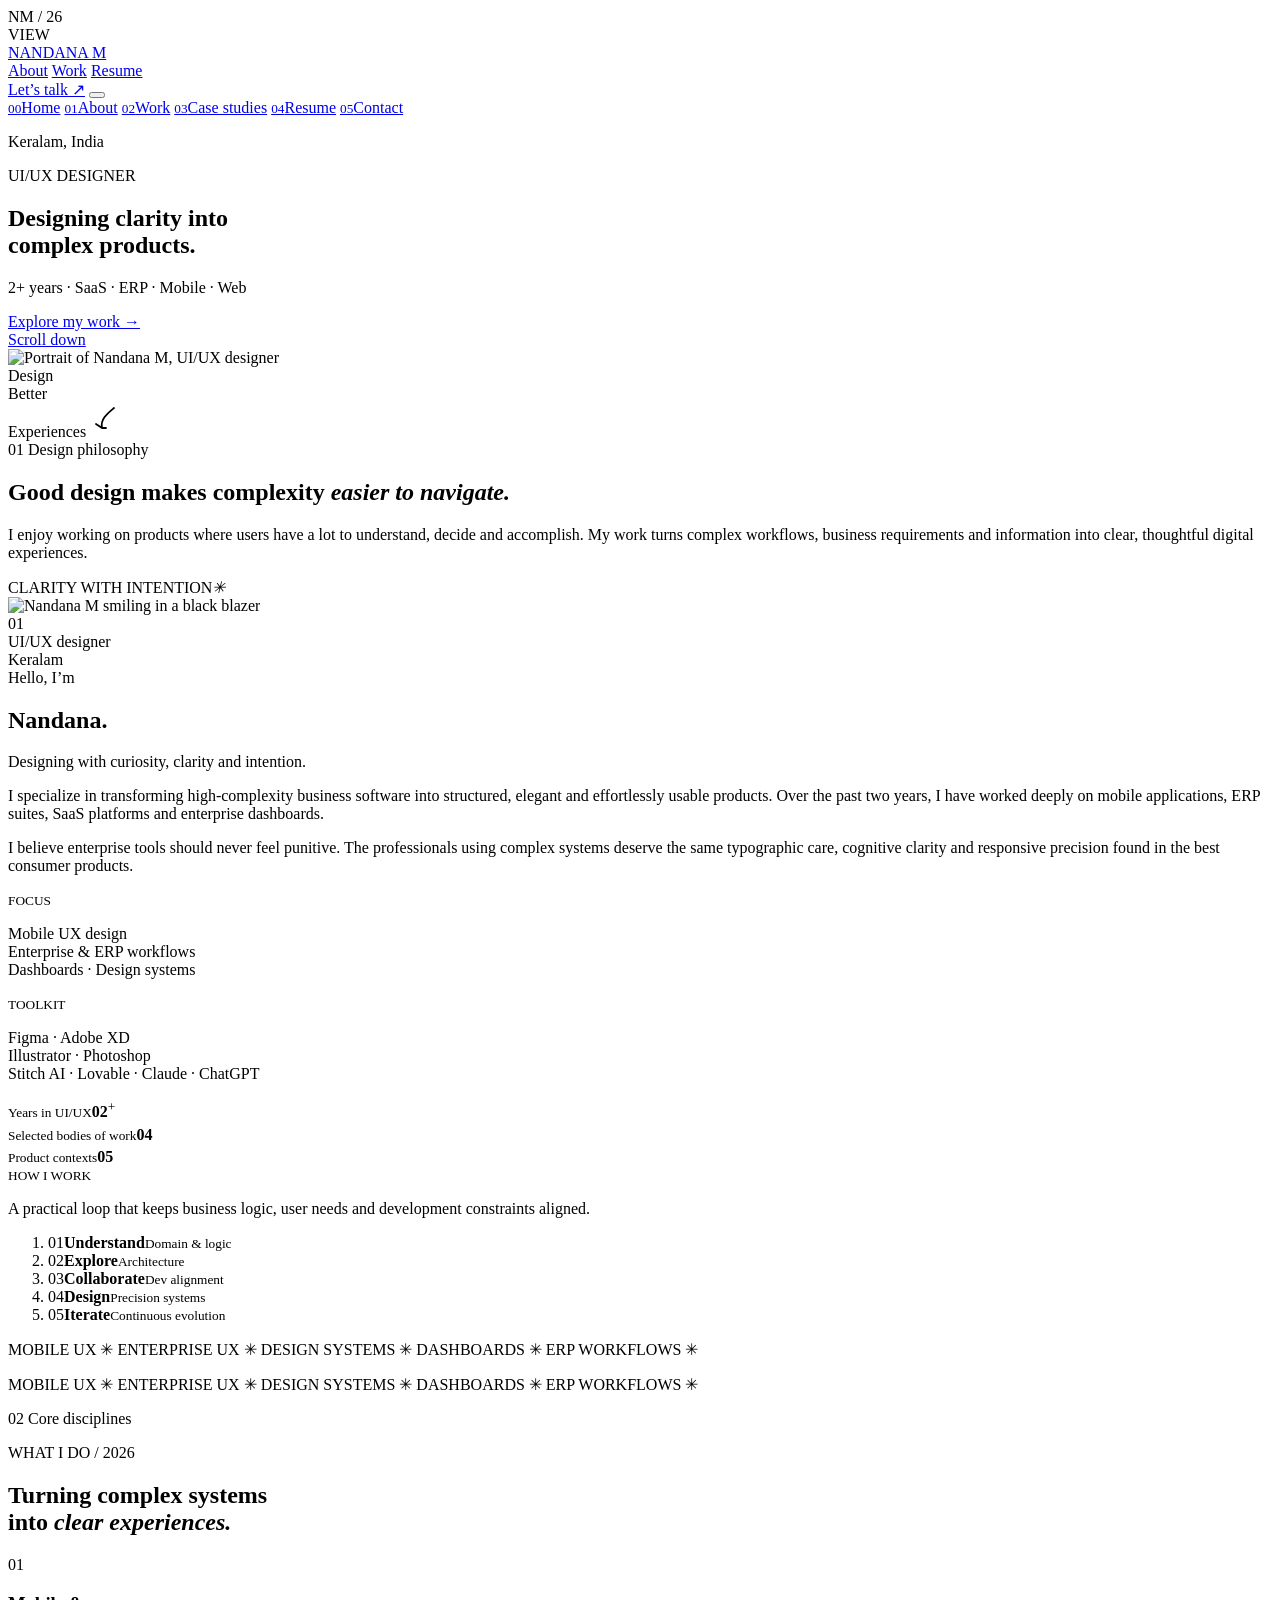
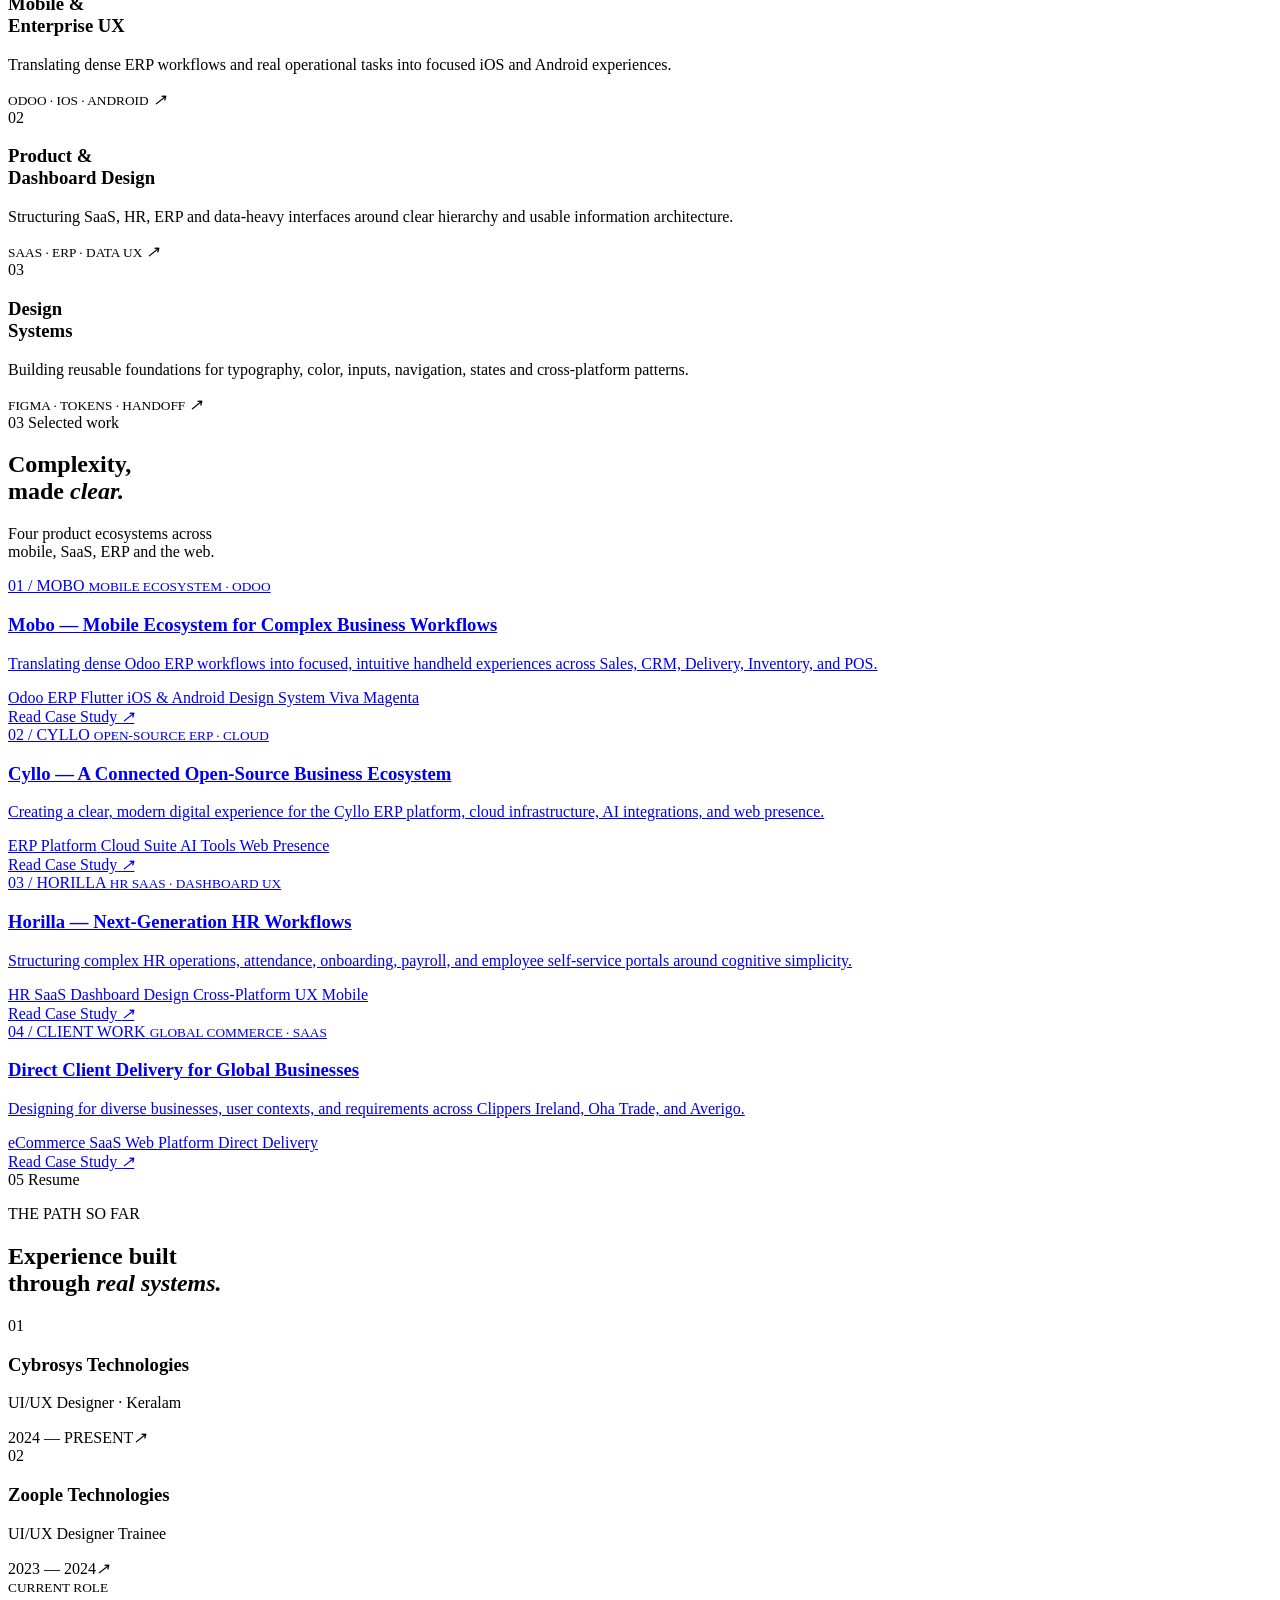
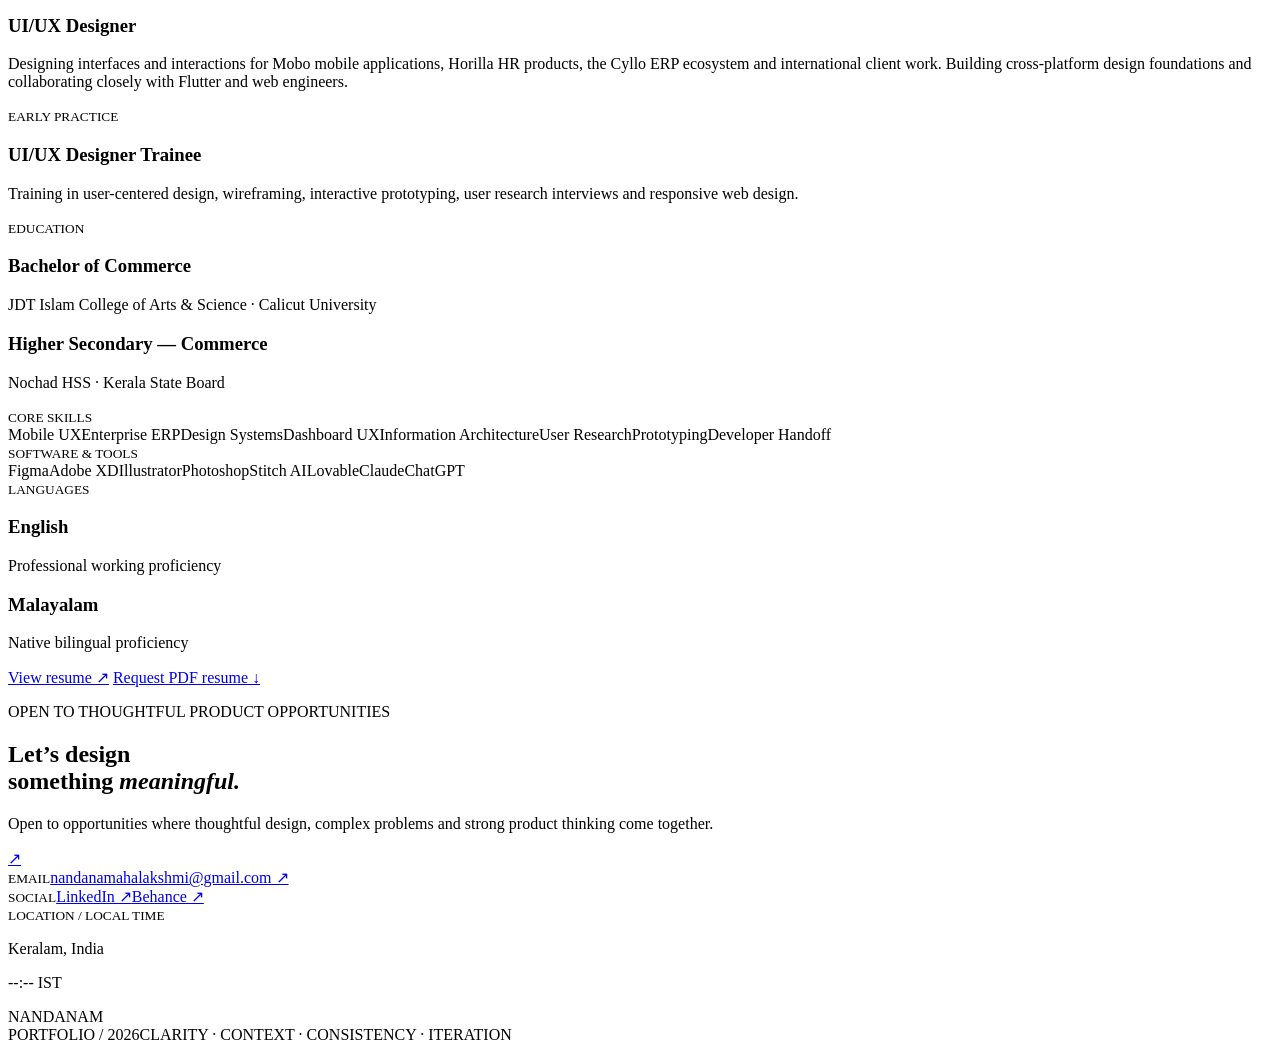
==== commit 7b2ca2cd: "Update print statement from 'Hello' to 'Goodbye'" ====
--- a/index.html
+++ b/index.html
@@ -1,782 +1,356 @@
-<!DOCTYPE html>
+<!doctype html>
 <html lang="en">
 <head>
-<meta charset="UTF-8">
-<meta name="viewport" content="width=device-width, initial-scale=1.0">
-<title>One Year, Babeeee</title>
-<link rel="preconnect" href="https://fonts.googleapis.com">
-<link rel="preconnect" href="https://fonts.gstatic.com" crossorigin>
-<link href="https://fonts.googleapis.com/css2?family=Caveat:wght@500;600;700&amp;family=Fraunces:ital,opsz,wght@0,9..144,400;0,9..144,500;0,9..144,600;1,9..144,500&amp;family=Outfit:wght@300;400;500;600;700&amp;display=swap" rel="stylesheet">
-<style>
-  :root{
-    --paper:#fff8ef;
-    --paper-warm:#f3e3d2;
-    --ink:#211b24;
-    --muted:#665b63;
-    --wine:#5c1835;
-    --plum:#2d2038;
-    --rose:#d86978;
-    --rose-soft:#f5c0bc;
-    --copper:#b87633;
-    --sage:#6f846c;
-    --cream:#fffdf8;
-    --shadow:0 26px 70px rgba(46,31,43,0.20);
-  }
-
-  *{box-sizing:border-box; margin:0; padding:0;}
-  html{scroll-behavior:smooth;}
-  body{
-    min-width:320px;
-    background:
-      linear-gradient(90deg, rgba(92,24,53,0.055) 1px, transparent 1px),
-      linear-gradient(180deg, rgba(92,24,53,0.045) 1px, transparent 1px),
-      var(--paper);
-    background-size:42px 42px;
-    color:var(--ink);
-    font-family:"Outfit", system-ui, sans-serif;
-    overflow-x:hidden;
-  }
-
-  h1,h2,h3{font-family:"Fraunces", serif; font-weight:500; letter-spacing:0;}
-  p{font-size:1.05rem; line-height:1.78; color:var(--muted);}
-  img{display:block; max-width:100%;}
-  ::selection{background:var(--wine); color:var(--cream);}
-
-  .script{font-family:"Caveat", cursive;}
-  .reveal{opacity:0; transform:translateY(34px); transition:opacity 0.9s ease, transform 0.9s ease;}
-  .reveal.visible{opacity:1; transform:translateY(0);}
-
-  .hero{
-    min-height:94svh;
-    position:relative;
-    display:grid;
-    align-items:end;
-    padding:7vh 6vw 8vh;
-    overflow:hidden;
-    color:var(--cream);
-    isolation:isolate;
-  }
-  .hero::before{
-    content:"";
-    position:absolute;
-    inset:0;
-    z-index:-2;
-    background:
-      linear-gradient(90deg, rgba(33,27,36,0.88) 0%, rgba(33,27,36,0.62) 45%, rgba(33,27,36,0.25) 100%),
-      linear-gradient(180deg, rgba(33,27,36,0.15) 0%, rgba(33,27,36,0.72) 100%),
-      url("images/photo09.jpg") center/cover no-repeat;
-    transform:scale(1.02);
-  }
-  .hero::after{
-    content:"";
-    position:absolute;
-    inset:auto 0 0;
-    height:28vh;
-    z-index:-1;
-    background:linear-gradient(180deg, transparent, var(--paper));
-  }
-  .hero-inner{
-    width:min(100%, 1080px);
-    margin:0 auto;
-    display:grid;
-    grid-template-columns:minmax(0, 1.05fr) minmax(260px, 0.55fr);
-    gap:clamp(2rem, 5vw, 5rem);
-    align-items:end;
-  }
-  .hero-kicker{
-    font-family:"Caveat", cursive;
-    color:#ffd9a1;
-    font-size:clamp(1.5rem, 3vw, 2.3rem);
-    margin-bottom:0.75rem;
-  }
-  .hero h1{
-    max-width:12ch;
-    font-size:clamp(3.3rem, 8vw, 7.7rem);
-    line-height:0.94;
-    text-wrap:balance;
-  }
-  .hero h1 em{
-    color:#ff9aaa;
-    font-style:italic;
-  }
-  .hero-sub{
-    max-width:60ch;
-    margin-top:1.6rem;
-    color:rgba(255,253,248,0.86);
-    font-size:clamp(1.05rem, 1.5vw, 1.24rem);
-  }
-  .hero-meta{
-    display:flex;
-    flex-wrap:wrap;
-    gap:0.65rem;
-    margin-top:2rem;
-  }
-  .hero-meta span{
-    border:1px solid rgba(255,253,248,0.28);
-    background:rgba(255,253,248,0.12);
-    backdrop-filter:blur(14px);
-    border-radius:999px;
-    padding:0.58rem 0.9rem;
-    color:rgba(255,253,248,0.92);
-    font-size:0.85rem;
-    font-weight:600;
-    letter-spacing:0.02em;
-  }
-  .hero-note{
-    justify-self:end;
-    max-width:310px;
-    padding:1.2rem;
-    background:rgba(255,253,248,0.92);
-    color:var(--ink);
-    box-shadow:var(--shadow);
-    border-radius:8px;
-    transform:rotate(2deg);
-  }
-  .hero-note img{
-    width:100%;
-    aspect-ratio:4/5;
-    object-fit:cover;
-    border-radius:5px;
-    filter:saturate(1.05) contrast(1.02);
-  }
-  .hero-note p{
-    margin-top:0.9rem;
-    color:var(--wine);
-    font-family:"Caveat", cursive;
-    font-size:1.55rem;
-    line-height:1.1;
-  }
-  .scroll-cue{
-    position:absolute;
-    left:6vw;
-    bottom:1.8rem;
-    color:rgba(255,253,248,0.62);
-    display:flex;
-    align-items:center;
-    gap:0.8rem;
-    font-size:0.72rem;
-    font-weight:700;
-    letter-spacing:0.16em;
-    text-transform:uppercase;
-  }
-  .scroll-cue::before{
-    content:"";
-    width:48px;
-    height:1px;
-    background:linear-gradient(90deg, #ffd9a1, transparent);
-    animation:cue 1.8s ease-in-out infinite;
-  }
-  @keyframes cue{0%,100%{opacity:0.35; transform:scaleX(0.7);}50%{opacity:1; transform:scaleX(1);}}
-
-  .intro{
-    padding:4.8rem 6vw 3rem;
-    background:var(--paper);
-  }
-  .intro-inner{
-    max-width:1040px;
-    margin:0 auto;
-    display:grid;
-    grid-template-columns:minmax(0, 0.8fr) minmax(280px, 1.2fr);
-    gap:clamp(2rem, 5vw, 5rem);
-    align-items:start;
-  }
-  .intro-label{
-    color:var(--copper);
-    font-family:"Caveat", cursive;
-    font-size:1.8rem;
-  }
-  .intro h2{
-    margin-top:0.5rem;
-    font-size:clamp(2rem, 4vw, 3.25rem);
-    line-height:1.08;
-    color:var(--wine);
-  }
-  .intro-copy{
-    border-left:3px solid var(--rose);
-    padding-left:1.5rem;
-  }
-  .intro-copy p + p{margin-top:1rem;}
-
-  main{
-    position:relative;
-    max-width:1040px;
-    margin:0 auto;
-    padding:1rem 6vw 5rem;
-  }
-  .route{
-    position:absolute;
-    left:32px;
-    top:1rem;
-    bottom:0;
-    width:3px;
-    background:repeating-linear-gradient(180deg, rgba(92,24,53,0.18) 0 9px, transparent 9px 20px);
-  }
-  .route-fill{
-    position:absolute;
-    left:0;
-    top:0;
-    width:100%;
-    height:0%;
-    background:linear-gradient(180deg, var(--rose), var(--copper), var(--sage));
-    transition:height 0.1s linear;
-  }
-  .route-bus{
-    position:absolute;
-    left:50%;
-    top:0%;
-    transform:translate(-50%,-50%);
-    width:2.15rem;
-    height:2.15rem;
-    display:grid;
-    place-items:center;
-    border-radius:50%;
-    background:var(--wine);
-    color:var(--cream);
-    font-size:1.05rem;
-    box-shadow:0 10px 24px rgba(92,24,53,0.26);
-    transition:top 0.1s linear;
-  }
-
-  .stop{
-    position:relative;
-    padding:6.5vh 0 6.5vh 72px;
-  }
-  .stop-marker{
-    position:absolute;
-    left:21px;
-    top:7vh;
-    width:22px;
-    height:22px;
-    border-radius:50%;
-    background:var(--paper);
-    border:4px solid var(--rose);
-    box-shadow:0 0 0 8px var(--paper);
-    z-index:2;
-  }
-  .stop-label{
-    display:inline-flex;
-    align-items:center;
-    flex-wrap:wrap;
-    gap:0.65rem;
-    margin-bottom:0.85rem;
-    color:var(--copper);
-    font-family:"Caveat", cursive;
-    font-size:1.55rem;
-  }
-  .stop-label .num{
-    font-family:"Outfit", sans-serif;
-    font-size:0.68rem;
-    font-weight:800;
-    letter-spacing:0.12em;
-    text-transform:uppercase;
-    color:var(--cream);
-    background:var(--wine);
-    border-radius:999px;
-    padding:0.32rem 0.7rem;
-  }
-  .stop h2{
-    margin-bottom:1rem;
-    color:var(--wine);
-    font-size:clamp(1.95rem, 4vw, 3.15rem);
-    line-height:1.05;
-    text-wrap:balance;
-  }
-  .stop p + p{margin-top:0.95rem;}
-  .stop-body{
-    display:grid;
-    grid-template-columns:minmax(0, 1fr) minmax(260px, 0.72fr);
-    gap:clamp(2rem, 5vw, 4rem);
-    align-items:center;
-  }
-  .stop-body.reverse{grid-template-columns:minmax(260px, 0.72fr) minmax(0, 1fr);}
-  .stop-body.reverse .stop-text{order:2;}
-  .stop-body.reverse .stop-media{order:1;}
-  .stop-text{max-width:620px;}
-
-  .ticket{
-    position:relative;
-    width:min(100%, 330px);
-    margin:auto;
-    padding:13px 13px 3.1rem;
-    background:var(--cream);
-    border-radius:8px;
-    box-shadow:var(--shadow);
-  }
-  .ticket::before{
-    content:"";
-    position:absolute;
-    left:0.9rem;
-    right:0.9rem;
-    bottom:2.55rem;
-    height:1px;
-    background:repeating-linear-gradient(90deg, rgba(92,24,53,0.22) 0 8px, transparent 8px 15px);
-  }
-  .ticket img{
-    width:100%;
-    aspect-ratio:4/5;
-    object-fit:cover;
-    border-radius:5px;
-    background:linear-gradient(135deg, var(--paper-warm), var(--rose-soft));
-  }
-  .ticket-caption{
-    position:absolute;
-    left:13px;
-    right:13px;
-    bottom:0.95rem;
-    display:flex;
-    align-items:baseline;
-    justify-content:space-between;
-    gap:0.8rem;
-    color:var(--muted);
-    font-size:0.68rem;
-    font-weight:700;
-    letter-spacing:0.08em;
-    text-transform:uppercase;
-  }
-  .ticket-caption b{
-    color:var(--rose);
-    font-family:"Caveat", cursive;
-    font-size:1.25rem;
-    font-weight:700;
-    letter-spacing:0;
-    text-transform:none;
-    white-space:nowrap;
-  }
-  .ticket.tilt-l{transform:rotate(-2.5deg);}
-  .ticket.tilt-r{transform:rotate(2.5deg);}
-
-  .stop.cafe,
-  .stop.bus-stop,
-  .stop.milestone{
-    margin-left:-6vw;
-    margin-right:-6vw;
-    padding-left:calc(72px + 6vw);
-    padding-right:6vw;
-  }
-  .stop.cafe{
-    background:linear-gradient(135deg, #fff8ef, #f2dfca);
-    border-top:1px solid rgba(184,118,51,0.18);
-    border-bottom:1px solid rgba(184,118,51,0.18);
-  }
-  .stop.bus-stop{
-    background:var(--plum);
-    color:var(--cream);
-  }
-  .stop.bus-stop .stop-marker{
-    background:var(--plum);
-    box-shadow:0 0 0 8px var(--plum);
-    border-color:#ffd9a1;
-  }
-  .stop.bus-stop h2,
-  .stop.bus-stop p{color:var(--cream);}
-  .stop.bus-stop p{color:rgba(255,253,248,0.76);}
-  .stop.bus-stop .stop-label{color:#ffd9a1;}
-  .stop.milestone{
-    background:linear-gradient(180deg, #fff8ef 0%, #f8deda 100%);
-    border-top:1px solid rgba(216,105,120,0.32);
-    border-bottom:1px solid rgba(216,105,120,0.32);
-  }
-  .stop.milestone .stop-marker{
-    background:var(--rose);
-    border-color:var(--rose);
-  }
-
-  .route-window{
-    margin-top:2rem;
-    max-width:540px;
-    border:1px solid rgba(255,253,248,0.22);
-    border-radius:8px;
-    padding:1.15rem;
-    background:
-      linear-gradient(90deg, rgba(255,253,248,0.08), rgba(255,253,248,0.16)),
-      repeating-linear-gradient(90deg, transparent 0 40px, rgba(255,253,248,0.08) 40px 42px);
-    overflow:hidden;
-  }
-  .route-window-label{
-    display:flex;
-    flex-wrap:wrap;
-    justify-content:space-between;
-    gap:0.8rem;
-    color:#ffe2b7;
-    font-family:"Caveat", cursive;
-    font-size:1.25rem;
-  }
-
-  .promise{
-    padding:5.5rem 6vw;
-    background:var(--wine);
-    color:var(--cream);
-  }
-  .promise-inner{
-    max-width:1040px;
-    margin:0 auto;
-  }
-  .promise-kicker{
-    color:#ffd9a1;
-    font-family:"Caveat", cursive;
-    font-size:1.7rem;
-  }
-  .promise h2{
-    margin-top:0.35rem;
-    max-width:18ch;
-    font-size:clamp(2.1rem, 5vw, 4rem);
-    line-height:1.05;
-  }
-  .promise-grid{
-    display:grid;
-    grid-template-columns:repeat(3, minmax(0, 1fr));
-    gap:1rem;
-    margin-top:2.4rem;
-  }
-  .promise-card{
-    min-height:190px;
-    padding:1.25rem;
-    border:1px solid rgba(255,253,248,0.18);
-    border-radius:8px;
-    background:rgba(255,253,248,0.08);
-  }
-  .promise-card span{
-    display:block;
-    color:#ffd9a1;
-    font-size:0.72rem;
-    font-weight:800;
-    letter-spacing:0.12em;
-    text-transform:uppercase;
-  }
-  .promise-card p{
-    margin-top:1rem;
-    color:rgba(255,253,248,0.78);
-  }
-
-  .closing{
-    padding:7rem 6vw 5rem;
-    text-align:center;
-    background:
-      linear-gradient(180deg, rgba(33,27,36,0.80), rgba(33,27,36,0.94)),
-      url("images/photo07.jpg") center/cover no-repeat;
-    color:var(--cream);
-  }
-  .closing-eyebrow{
-    margin-bottom:0.45rem;
-    color:#ffd9a1;
-    font-family:"Caveat", cursive;
-    font-size:1.8rem;
-  }
-  .closing h2{
-    max-width:17ch;
-    margin:0 auto 1.2rem;
-    font-size:clamp(2.2rem, 5vw, 4.2rem);
-    line-height:1.05;
-  }
-  .closing p{
-    max-width:62ch;
-    margin:0 auto;
-    color:rgba(255,253,248,0.78);
-    font-size:1.08rem;
-  }
-  .gallery{
-    width:min(100%, 850px);
-    margin:3.4rem auto 0;
-    display:grid;
-    grid-template-columns:repeat(5, minmax(0, 1fr));
-    gap:0.8rem;
-  }
-  .gallery img{
-    width:100%;
-    aspect-ratio:1/1.18;
-    object-fit:cover;
-    border-radius:8px;
-    border:1px solid rgba(255,253,248,0.22);
-    filter:saturate(1.05);
-    transition:transform 0.35s ease, filter 0.35s ease;
-  }
-  .hero-note img.is-missing,
-  .ticket img.is-missing,
-  .gallery img.is-missing{
-    background:
-      repeating-linear-gradient(135deg, rgba(92,24,53,0.09) 0 2px, transparent 2px 18px),
-      linear-gradient(135deg, rgba(216,105,120,0.28), rgba(111,132,108,0.24), rgba(255,217,161,0.34));
-  }
-  .gallery img:nth-child(2),
-  .gallery img:nth-child(4){margin-top:1.5rem;}
-  .gallery img:hover{
-    transform:translateY(-6px);
-    filter:saturate(1.18) contrast(1.04);
-  }
-  .sign-off{
-    margin-top:3.3rem;
-    color:#ffd9a1;
-    font-family:"Caveat", cursive;
-    font-size:2.25rem;
-  }
-  .footer-note{
-    margin-top:2.3rem;
-    color:rgba(255,253,248,0.46);
-    font-size:0.72rem;
-    font-weight:800;
-    letter-spacing:0.16em;
-    text-transform:uppercase;
-  }
-
-  @media (max-width:820px){
-    .hero{min-height:auto; padding-top:6rem;}
-    .hero-inner,
-    .intro-inner,
-    .stop-body,
-    .stop-body.reverse,
-    .promise-grid{
-      grid-template-columns:1fr;
-    }
-    .hero-note{
-      justify-self:start;
-      width:min(100%, 310px);
-      transform:rotate(-1.5deg);
-    }
-    .stop-body.reverse .stop-text,
-    .stop-body.reverse .stop-media{order:initial;}
-    .gallery{grid-template-columns:repeat(2, minmax(0, 1fr));}
-    .gallery img:nth-child(2),
-    .gallery img:nth-child(4){margin-top:0;}
-  }
-
-  @media (max-width:560px){
-    .hero{padding:5rem 5vw 7rem;}
-    .hero-meta span{font-size:0.78rem;}
-    .intro{padding-left:5vw; padding-right:5vw;}
-    main{padding-left:5vw; padding-right:5vw;}
-    .route{left:18px;}
-    .route-bus{width:1.9rem; height:1.9rem;}
-    .stop{padding-left:46px;}
-    .stop-marker{left:7px; box-shadow:0 0 0 6px var(--paper);}
-    .stop.cafe,
-    .stop.bus-stop,
-    .stop.milestone{
-      margin-left:-5vw;
-      margin-right:-5vw;
-      padding-left:calc(46px + 5vw);
-      padding-right:5vw;
-    }
-    .stop.bus-stop .stop-marker{box-shadow:0 0 0 6px var(--plum);}
-    .promise{padding-left:5vw; padding-right:5vw;}
-    .closing{padding-left:5vw; padding-right:5vw;}
-  }
-
-  @media (prefers-reduced-motion:reduce){
-    *{animation:none !important; transition:none !important; scroll-behavior:auto !important;}
-  }
-</style>
+  <meta charset="UTF-8">
+  <meta name="viewport" content="width=device-width, initial-scale=1.0">
+  <meta name="description" content="Nandana M — UI/UX designer creating clear experiences for complex mobile, SaaS, ERP, dashboard and web products.">
+  <meta name="theme-color" content="#7f0019">
+  <title>Nandana M — UI/UX Designer</title>
+  <link rel="preconnect" href="https://fonts.googleapis.com">
+  <link rel="preconnect" href="https://fonts.gstatic.com" crossorigin>
+  <link href="https://fonts.googleapis.com/css2?family=DM+Mono:wght@300;400;500&amp;family=Manrope:wght@300;400;500;600;700;800&amp;display=swap" rel="stylesheet">
+  <link rel="stylesheet" href="styles.css">
+  <script src="script.js" defer></script>
 </head>
 <body>
-
-<header class="hero">
-  <div class="hero-inner">
-    <div>
-      <div class="hero-kicker">for you, babee</div>
-      <h1>Every road brought me back to <em>you</em></h1>
-      <p class="hero-sub">We never had one perfect movie moment where someone asked and someone answered. We became us more softly than that. It happened in little pieces: a look across the office cafe, a conversation that refused to end, bus rides I chose just to be near you, and a first kiss that changed the meaning of every ordinary day after it.</p>
-      <div class="hero-meta">
-        <span>365 days</span>
-        <span>office cafe to forever</span>
-        <span>one route, two hearts</span>
+  <div class="intro-wipe" aria-hidden="true"><span>NM / 26</span></div>
+  <div class="noise" aria-hidden="true"></div>
+  <div class="cursor" aria-hidden="true"><span>VIEW</span></div>
+
+  <header class="site-header">
+    <a class="site-brand" href="#home" aria-label="Nandana M — home">NANDANA M</a>
+    <nav aria-label="Primary navigation">
+      <a href="#about">About</a>
+      <a href="#work">Work</a>
+      <a href="#experience">Resume</a>
+    </nav>
+    <a class="header-contact" href="#contact">Let’s talk <span>↗</span></a>
+    <button class="menu-toggle" type="button" aria-label="Open menu" aria-expanded="false"><i></i><i></i></button>
+  </header>
+
+  <div class="mobile-menu" aria-hidden="true">
+    <nav aria-label="Mobile navigation">
+      <a href="#home"><small>00</small>Home</a>
+      <a href="#about"><small>01</small>About</a>
+      <a href="#work"><small>02</small>Work</a>
+      <a href="#case-studies"><small>03</small>Case studies</a>
+      <a href="#experience"><small>04</small>Resume</a>
+      <a href="#contact"><small>05</small>Contact</a>
+    </nav>
+    <p>Keralam, India</p>
+  </div>
+
+  <main>
+    <section class="hero grid-paper" id="home">
+      <div class="hero-container">
+        <div class="hero-intro">
+          <div class="hero-eyebrow reveal">
+            <span>UI/UX DESIGNER</span>
+            <span class="eyebrow-rule" aria-hidden="true"></span>
+          </div>
+
+          <h1 class="hero-headline reveal">
+            Designing clarity into<br>
+            <span class="hero-accent">complex products.</span>
+          </h1>
+
+          <p class="hero-pills reveal">
+            <span>2+ years</span>
+            <span class="bullet" aria-hidden="true">·</span>
+            <span>SaaS</span>
+            <span class="bullet" aria-hidden="true">·</span>
+            <span>ERP</span>
+            <span class="bullet" aria-hidden="true">·</span>
+            <span>Mobile</span>
+            <span class="bullet" aria-hidden="true">·</span>
+            <span>Web</span>
+          </p>
+
+          <div class="hero-actions reveal">
+            <a class="hero-explore" href="#work">
+              <span>Explore my work</span>
+              <span class="hero-arrow-pill" aria-hidden="true">→</span>
+            </a>
+          </div>
+
+          <a class="hero-scroll-link reveal" href="#about">
+            <span class="mouse-pill" aria-hidden="true"><span class="mouse-dot"></span></span>
+            <span>Scroll down</span>
+          </a>
+        </div>
+
+        <div class="hero-visual portrait-window reveal" data-cursor="HELLO">
+          <div class="hero-portrait-wrap">
+            <div class="hero-backdrop-shape" aria-hidden="true"></div>
+            <img src="assets/nandana-cutout-v2.png" alt="Portrait of Nandana M, UI/UX designer">
+            <div class="hero-hand-note" aria-hidden="true">
+              <span>Design<br>Better<br>Experiences</span>
+              <svg class="hero-curved-arrow" width="34" height="34" viewBox="0 0 34 34" fill="none">
+                <path d="M24 5C18 10 10 16 12 25M12 25L6 21M12 25L16 25" stroke="currentColor" stroke-width="1.8" stroke-linecap="round" stroke-linejoin="round"/>
+              </svg>
+            </div>
+          </div>
+        </div>
+      </div>
+    </section>
+
+    <section class="manifesto red-section" id="about">
+      <div class="eyebrow reveal"><span>01</span> Design philosophy</div>
+      <h2 class="reveal-lines">Good design makes complexity <em>easier to navigate.</em></h2>
+      <div class="manifesto-bottom">
+        <p class="reveal">I enjoy working on products where users have a lot to understand, decide and accomplish. My work turns complex workflows, business requirements and information into clear, thoughtful digital experiences.</p>
+        <div class="manifesto-sign reveal"><span>CLARITY WITH INTENTION</span><i>✳</i></div>
+      </div>
+    </section>
+
+    <section class="about grid-paper">
+      <div class="about-portrait reveal" data-cursor="HELLO">
+        <div class="photo-frame">
+          <img src="assets/nandana-cutout-v2.png" alt="Nandana M smiling in a black blazer">
+        </div>
+        <span class="photo-number">01</span>
+        <div class="photo-caption">UI/UX designer<br>Keralam</div>
+      </div>
+
+      <div class="about-content">
+        <div class="about-heading reveal">
+          <span>Hello, I’m</span>
+          <h2>Nandana.</h2>
+        </div>
+        <p class="about-lede reveal">Designing with curiosity, clarity and intention.</p>
+        <p class="reveal">I specialize in transforming high-complexity business software into structured, elegant and effortlessly usable products. Over the past two years, I have worked deeply on mobile applications, ERP suites, SaaS platforms and enterprise dashboards.</p>
+        <p class="about-secondary reveal">I believe enterprise tools should never feel punitive. The professionals using complex systems deserve the same typographic care, cognitive clarity and responsive precision found in the best consumer products.</p>
+
+        <div class="about-details reveal">
+          <div>
+            <small>FOCUS</small>
+            <p>Mobile UX design<br>Enterprise &amp; ERP workflows<br>Dashboards · Design systems</p>
+          </div>
+          <div>
+            <small>TOOLKIT</small>
+            <p>Figma · Adobe XD<br>Illustrator · Photoshop<br>Stitch AI · Lovable · Claude · ChatGPT</p>
+          </div>
+        </div>
+      </div>
+
+      <div class="stats" aria-label="Experience snapshot">
+        <article class="stat reveal"><small>Years in UI/UX</small><strong>02</strong><sup>+</sup></article>
+        <article class="stat reveal"><small>Selected bodies of work</small><strong>04</strong><sup></sup></article>
+        <article class="stat reveal"><small>Product contexts</small><strong>05</strong><sup></sup></article>
+      </div>
+
+      <div class="process-block reveal" aria-label="How I work">
+        <div class="process-intro">
+          <small>HOW I WORK</small>
+          <p>A practical loop that keeps business logic, user needs and development constraints aligned.</p>
+        </div>
+        <ol class="process-steps">
+          <li><span>01</span><strong>Understand</strong><small>Domain &amp; logic</small></li>
+          <li><span>02</span><strong>Explore</strong><small>Architecture</small></li>
+          <li><span>03</span><strong>Collaborate</strong><small>Dev alignment</small></li>
+          <li><span>04</span><strong>Design</strong><small>Precision systems</small></li>
+          <li><span>05</span><strong>Iterate</strong><small>Continuous evolution</small></li>
+        </ol>
+      </div>
+    </section>
+
+    <div class="marquee" aria-hidden="true">
+      <div class="marquee-track">
+        <p>MOBILE UX <span>✳</span> ENTERPRISE UX <span>✳</span> DESIGN SYSTEMS <span>✳</span> DASHBOARDS <span>✳</span> ERP WORKFLOWS <span>✳</span></p>
+        <p>MOBILE UX <span>✳</span> ENTERPRISE UX <span>✳</span> DESIGN SYSTEMS <span>✳</span> DASHBOARDS <span>✳</span> ERP WORKFLOWS <span>✳</span></p>
       </div>
     </div>
-    <aside class="hero-note" aria-label="Anniversary note">
-      <img src="images/photo09.jpg" alt="Us, laughing, holding flowers">
-      <p>Happy one year, babeeee. This whole page is just my heart trying to explain you.</p>
-    </aside>
-  </div>
-  <div class="scroll-cue">scroll our route</div>
-</header>
-
-<section class="intro reveal">
-  <div class="intro-inner">
-    <div>
-      <div class="intro-label">before we were official</div>
-      <h2>There was already something choosing us.</h2>
+
+    <section class="capabilities" id="services">
+      <div class="section-head reveal">
+        <div class="eyebrow dark"><span>02</span> Core disciplines</div>
+        <p>WHAT I DO / 2026</p>
+      </div>
+      <h2 class="capability-title reveal">Turning complex systems<br>into <em>clear experiences.</em></h2>
+
+      <div class="capability-list">
+        <article class="capability reveal" data-cursor="01">
+          <span>01</span>
+          <h3>Mobile &amp;<br>Enterprise UX</h3>
+          <p>Translating dense ERP workflows and real operational tasks into focused iOS and Android experiences.</p>
+          <small>ODOO · IOS · ANDROID</small>
+          <i>↗</i>
+        </article>
+        <article class="capability reveal" data-cursor="02">
+          <span>02</span>
+          <h3>Product &amp;<br>Dashboard Design</h3>
+          <p>Structuring SaaS, HR, ERP and data-heavy interfaces around clear hierarchy and usable information architecture.</p>
+          <small>SAAS · ERP · DATA UX</small>
+          <i>↗</i>
+        </article>
+        <article class="capability reveal" data-cursor="03">
+          <span>03</span>
+          <h3>Design<br>Systems</h3>
+          <p>Building reusable foundations for typography, color, inputs, navigation, states and cross-platform patterns.</p>
+          <small>FIGMA · TOKENS · HANDOFF</small>
+          <i>↗</i>
+        </article>
+      </div>
+    </section>
+
+    <section class="work red-section" id="work">
+      <div class="work-head">
+        <div>
+          <div class="eyebrow reveal"><span>03</span> Selected work</div>
+          <h2 class="reveal">Complexity,<br>made <em>clear.</em></h2>
+        </div>
+        <p class="reveal">Four product ecosystems across<br>mobile, SaaS, ERP and the web.</p>
+      </div>
+
+      <div class="work-snippets-grid">
+        <!-- 01: Mobo -->
+        <a class="work-snippet-card reveal" href="mobo.html" aria-label="Explore Mobo case study">
+          <div class="snippet-top">
+            <span>01 / MOBO</span>
+            <small>MOBILE ECOSYSTEM · ODOO</small>
+          </div>
+          <h3 class="snippet-title">Mobo — Mobile Ecosystem for Complex Business Workflows</h3>
+          <p class="snippet-desc">Translating dense Odoo ERP workflows into focused, intuitive handheld experiences across Sales, CRM, Delivery, Inventory, and POS.</p>
+          <div class="snippet-tags">
+            <span>Odoo ERP</span>
+            <span>Flutter</span>
+            <span>iOS &amp; Android</span>
+            <span>Design System</span>
+            <span>Viva Magenta</span>
+          </div>
+          <div class="snippet-action">
+            <span>Read Case Study</span>
+            <i>↗</i>
+          </div>
+        </a>
+
+        <!-- 02: Cyllo -->
+        <a class="work-snippet-card reveal" href="cyllo.html" aria-label="Explore Cyllo case study">
+          <div class="snippet-top">
+            <span>02 / CYLLO</span>
+            <small>OPEN-SOURCE ERP · CLOUD</small>
+          </div>
+          <h3 class="snippet-title">Cyllo — A Connected Open-Source Business Ecosystem</h3>
+          <p class="snippet-desc">Creating a clear, modern digital experience for the Cyllo ERP platform, cloud infrastructure, AI integrations, and web presence.</p>
+          <div class="snippet-tags">
+            <span>ERP Platform</span>
+            <span>Cloud Suite</span>
+            <span>AI Tools</span>
+            <span>Web Presence</span>
+          </div>
+          <div class="snippet-action">
+            <span>Read Case Study</span>
+            <i>↗</i>
+          </div>
+        </a>
+
+        <!-- 03: Horilla -->
+        <a class="work-snippet-card reveal" href="horilla.html" aria-label="Explore Horilla case study">
+          <div class="snippet-top">
+            <span>03 / HORILLA</span>
+            <small>HR SAAS · DASHBOARD UX</small>
+          </div>
+          <h3 class="snippet-title">Horilla — Next-Generation HR Workflows</h3>
+          <p class="snippet-desc">Structuring complex HR operations, attendance, onboarding, payroll, and employee self-service portals around cognitive simplicity.</p>
+          <div class="snippet-tags">
+            <span>HR SaaS</span>
+            <span>Dashboard Design</span>
+            <span>Cross-Platform UX</span>
+            <span>Mobile</span>
+          </div>
+          <div class="snippet-action">
+            <span>Read Case Study</span>
+            <i>↗</i>
+          </div>
+        </a>
+
+        <!-- 04: International Client Work -->
+        <a class="work-snippet-card reveal" href="client-work.html" aria-label="Explore Client Work case study">
+          <div class="snippet-top">
+            <span>04 / CLIENT WORK</span>
+            <small>GLOBAL COMMERCE · SAAS</small>
+          </div>
+          <h3 class="snippet-title">Direct Client Delivery for Global Businesses</h3>
+          <p class="snippet-desc">Designing for diverse businesses, user contexts, and requirements across Clippers Ireland, Oha Trade, and Averigo.</p>
+          <div class="snippet-tags">
+            <span>eCommerce</span>
+            <span>SaaS</span>
+            <span>Web Platform</span>
+            <span>Direct Delivery</span>
+          </div>
+          <div class="snippet-action">
+            <span>Read Case Study</span>
+            <i>↗</i>
+          </div>
+        </a>
+      </div>
+    </section>
+
+    <section class="experience grid-paper" id="experience">
+      <div class="section-head reveal">
+        <div class="eyebrow dark"><span>05</span> Resume</div>
+        <p>THE PATH SO FAR</p>
+      </div>
+      <h2 class="reveal">Experience built<br>through <em>real systems.</em></h2>
+      <div class="experience-list">
+        <article class="experience-row reveal"><span>01</span><h3>Cybrosys Technologies</h3><p>UI/UX Designer · Keralam</p><time>2024 — PRESENT</time><i>↗</i></article>
+        <article class="experience-row reveal"><span>02</span><h3>Zoople Technologies</h3><p>UI/UX Designer Trainee</p><time>2023 — 2024</time><i>↗</i></article>
+      </div>
+
+      <div class="experience-detail-grid">
+        <article class="resume-card reveal">
+          <small>CURRENT ROLE</small>
+          <h3>UI/UX Designer</h3>
+          <p>Designing interfaces and interactions for Mobo mobile applications, Horilla HR products, the Cyllo ERP ecosystem and international client work. Building cross-platform design foundations and collaborating closely with Flutter and web engineers.</p>
+        </article>
+        <article class="resume-card reveal">
+          <small>EARLY PRACTICE</small>
+          <h3>UI/UX Designer Trainee</h3>
+          <p>Training in user-centered design, wireframing, interactive prototyping, user research interviews and responsive web design.</p>
+        </article>
+        <article class="resume-card reveal">
+          <small>EDUCATION</small>
+          <h3>Bachelor of Commerce</h3>
+          <p>JDT Islam College of Arts &amp; Science · Calicut University</p>
+          <h3 class="resume-subhead">Higher Secondary — Commerce</h3>
+          <p>Nochad HSS · Kerala State Board</p>
+        </article>
+        <article class="resume-card reveal">
+          <small>CORE SKILLS</small>
+          <div class="chip-list"><span>Mobile UX</span><span>Enterprise ERP</span><span>Design Systems</span><span>Dashboard UX</span><span>Information Architecture</span><span>User Research</span><span>Prototyping</span><span>Developer Handoff</span></div>
+        </article>
+        <article class="resume-card reveal">
+          <small>SOFTWARE &amp; TOOLS</small>
+          <div class="chip-list"><span>Figma</span><span>Adobe XD</span><span>Illustrator</span><span>Photoshop</span><span>Stitch AI</span><span>Lovable</span><span>Claude</span><span>ChatGPT</span></div>
+        </article>
+        <article class="resume-card reveal">
+          <small>LANGUAGES</small>
+          <h3>English</h3><p>Professional working proficiency</p>
+          <h3 class="resume-subhead">Malayalam</h3><p>Native bilingual proficiency</p>
+        </article>
+      </div>
+
+      <div class="resume-actions reveal">
+        <a href="mailto:nandanamahalakshmi@gmail.com?subject=Resume%20Inquiry">View resume ↗</a>
+        <a href="mailto:nandanamahalakshmi@gmail.com?subject=Request%20PDF%20Resume">Request PDF resume ↓</a>
+      </div>
+    </section>
+  </main>
+
+  <footer class="footer red-section" id="contact">
+    <div class="footer-top">
+      <p class="reveal">OPEN TO THOUGHTFUL PRODUCT OPPORTUNITIES</p>
+      <h2 class="reveal">Let’s design<br>something <em>meaningful.</em></h2>
+      <p class="footer-copy reveal">Open to opportunities where thoughtful design, complex problems and strong product thinking come together.</p>
+      <a class="mail-button reveal" href="mailto:nandanamahalakshmi@gmail.com" aria-label="Email Nandana M">↗</a>
     </div>
-    <div class="intro-copy">
-      <p>I keep thinking about how quietly love entered my life with you. It did not arrive loudly. It did not ask for permission. It just sat beside me in the office cafe, rode home with us in the evening, held my hand before either of us knew what to call this feeling, and slowly made every normal place feel like a memory I wanted to keep forever.</p>
-      <p>This is our first year written like a route map: every stop, every almost-confession, every tiny moment that made me more sure that the person I was looking for had already been standing right in front of me.</p>
+    <div class="footer-grid">
+      <div><small>EMAIL</small><a href="mailto:nandanamahalakshmi@gmail.com">nandanamahalakshmi@gmail.com ↗</a></div>
+      <div><small>SOCIAL</small><a href="https://www.linkedin.com/in/nandana-m-75a548240/" target="_blank" rel="noreferrer">LinkedIn ↗</a><a href="https://www.behance.net/nandanam2" target="_blank" rel="noreferrer">Behance ↗</a></div>
+      <div><small>LOCATION / LOCAL TIME</small><p>Keralam, India</p><p><span id="localTime">--:--</span> IST</p></div>
     </div>
-  </div>
-</section>
-
-<main>
-  <div class="route">
-    <div class="route-fill" id="routeFill"></div>
-    <div class="route-bus" id="routeBus">🚌</div>
-  </div>
-
-  <section class="stop reveal" id="s1">
-    <div class="stop-marker"></div>
-    <div class="stop-label"><span class="num">Chapter One</span> Office</div>
-    <div class="stop-body">
-      <div class="stop-text">
-        <h2>The day I saw you first</h2>
-        <p>We were in the same office, but life kept us in different corners: different teams, different reasons to be busy. Then one day I saw you at the office cafe, and the whole place felt like it had been waiting for that exact second. You looked effortless, quiet, beautiful in a way that did not need attention to still completely take mine.</p>
-        <p>I did not know your laugh properly yet. I did not know your moods, your shy smile, your little expressions, or how much peace you would bring me. But something in me recognized you before I had the words for it. After that day, you were not just someone from office. You were the person my eyes searched for without asking me first.</p>
-      </div>
-      <div class="stop-media">
-        <div class="ticket tilt-l">
-          <img src="images/photo10.jpg" alt="Us out together, early days">
-          <div class="ticket-caption"><span>route: office</span><b>first look</b></div>
-        </div>
-      </div>
-    </div>
-  </section>
-
-  <section class="stop cafe reveal" id="s2">
-    <div class="stop-marker"></div>
-    <div class="stop-label"><span class="num">Chapter Two</span> Cafe, Unplanned</div>
-    <div class="stop-body reverse">
-      <div class="stop-text">
-        <h2>The conversation that stayed</h2>
-        <p>It was supposed to be a small talk. A few minutes, maybe. But somehow we stayed. The cafe noise faded, the time passed too quickly, and I started noticing the details that would later become my favorite things about you: the softness in your voice, the way you listened, the cute seriousness on your face, and that small smile that made me forget what I was going to say next.</p>
-        <p>And yes, your smell. I still do not know how to say it without sounding completely gone, but it pulled me closer like a secret only I had noticed. That day, I walked away pretending to be normal, but inside I knew I was already in trouble. The sweetest kind.</p>
-      </div>
-      <div class="stop-media">
-        <div class="ticket tilt-r">
-          <img src="images/photo01.jpg" alt="Her, thoughtful smile">
-          <div class="ticket-caption"><span>table for two</span><b>too beautiful</b></div>
-        </div>
-      </div>
-    </div>
-  </section>
-
-  <section class="stop bus-stop reveal" id="s3">
-    <div class="stop-marker"></div>
-    <div class="stop-label"><span class="num">Chapter Three</span> The Everyday Ride</div>
-    <div class="stop-body">
-      <div class="stop-text">
-        <h2>The slow way became my favorite</h2>
-        <p>You were a day scholar, going home the same way every evening. I could have treated that as a simple coincidence, but I wanted more minutes with you. So I chose the slow way on purpose. I chose the route where I could sit near you, talk to you, watch you become less shy, and carry one more piece of you with me when the day ended.</p>
-        <p>Those rides were never just rides for me. They were tiny promises before we knew we were making them. Then one evening my hand found yours. No announcement, no perfect timing, no rehearsed courage. Just two hands that had been waiting, finally brave enough to stay together.</p>
-        <div class="route-window">
-          <div class="route-window-label"><span>the ride I chose</span><span>just to be near you</span></div>
-        </div>
-      </div>
-      <div class="stop-media">
-        <div class="ticket tilt-r">
-          <img src="images/photo04.jpg" alt="Us, close together">
-          <div class="ticket-caption"><span>evening route</span><b>hand in mine</b></div>
-        </div>
-      </div>
-    </div>
-  </section>
-
-  <section class="stop milestone reveal" id="s4">
-    <div class="stop-marker"></div>
-    <div class="stop-label"><span class="num">Chapter Four</span> Bun Club</div>
-    <div class="stop-body reverse">
-      <div class="stop-text">
-        <h2>The first kiss changed everything</h2>
-        <p>Bun Club will always mean something different to me. It is not just a place anymore. It is the place where all the almost moments, all the bus rides, all the shy looks, and all the feelings we were trying to hide finally reached one beautiful point.</p>
-        <p>You looked so pretty that day it felt unfair. A little nervous, a little soft, completely you. Then the kiss happened, and the world became very quiet for a second. After that, there was no way to go back to being just colleagues, just friends, or just two people who happened to meet. You became my favorite truth.</p>
-      </div>
-      <div class="stop-media">
-        <div class="ticket tilt-l">
-          <img src="images/photo08.jpg" alt="Her with flowers, princess smile">
-          <div class="ticket-caption"><span>bun club</span><b>first kiss</b></div>
-        </div>
-      </div>
-    </div>
-  </section>
-
-  <section class="stop reveal" id="s5">
-    <div class="stop-marker"></div>
-    <div class="stop-label"><span class="num">Chapter Five</span> My Babee</div>
-    <div class="stop-body">
-      <div class="stop-text">
-        <h2>You became home in a person</h2>
-        <p>Somewhere between office corridors, cafe tables, bus seats, you stopped being just someone I liked. You became my babee. My soft place. My chaos and calm. My favorite notification. The person whose presence can fix a bad day without even trying.</p>
-        <p>We did not need a perfect proposal to become real. Before last August, we simply started trying, and that quiet beginning became the best decision of my life. One year later, I still choose your laugh, your stubbornness, your sweetness, your angry face, your shy smile, your hand in mine, and every ordinary day that has you inside it.</p>
-      </div>
-      <div class="stop-media">
-        <div class="ticket tilt-r">
-          <img src="images/photo06.jpg" alt="Being silly together">
-          <div class="ticket-caption"><span>mood: us</span><b>babeeee mode</b></div>
-        </div>
-      </div>
-    </div>
-  </section>
-</main>
-
-<section class="promise reveal">
-  <div class="promise-inner">
-    <div class="promise-kicker">little promises for the next year</div>
-    <h2>I want to love you in all the small ways too.</h2>
-    <div class="promise-grid">
-      <div class="promise-card">
-        <span>01 / Patience</span>
-        <p>I promise to listen more carefully, hold you more gently, and remember that love is not only in big days. It is in how we treat each other on tired, ordinary evenings too.</p>
-      </div>
-      <div class="promise-card">
-        <span>02 / Choice</span>
-        <p>I promise to keep choosing you when life is simple, when life is busy, when we are laughing, and even when we are learning how to understand each other better.</p>
-      </div>
-      <div class="promise-card">
-        <span>03 / Forever</span>
-        <p>I promise that wherever the route goes next, I want your hand in mine. Not only for the pretty moments, but for the real ones. Especially the real ones.</p>
-      </div>
-    </div>
-  </div>
-</section>
-
-<footer class="closing">
-  <div class="closing-eyebrow">happy one year, babee</div>
-  <h2>Still choosing you, every single stop</h2>
-  <p>From that first look at the office cafe to the bus rides I never wanted to end, from cafe dates to every memory we still have waiting for us, this year has been my favorite chapter. Happy first anniversary, babeeee. I want the next route, the next laugh, the next fight we fix, the next quiet evening, and every version of tomorrow with you.</p>
-
-  <div class="gallery reveal">
-    <img src="images/photo02.jpg" alt="Us, early days">
-    <img src="images/photo03.jpg" alt="Us, at home">
-    <img src="images/photo05.jpg" alt="Us, out together">
-    <img src="images/photo06.jpg" alt="Us, being silly">
-    <img src="images/photo07.jpg" alt="Us, in the hills">
-  </div>
-
-  <div class="sign-off">with all my heart, your babee</div>
-  <div class="footer-note">one year down, every road ahead</div>
-</footer>
-
-<script>
-  const transparentPixel = "[data-uri]";
-  document.querySelectorAll("img").forEach((img)=>{
-    img.addEventListener("error", ()=>{
-      img.classList.add("is-missing");
-      img.src = transparentPixel;
-    }, {once:true});
-  });
-
-  const revealEls = document.querySelectorAll(".reveal");
-  const observer = new IntersectionObserver((entries)=>{
-    entries.forEach((entry)=>{
-      if(entry.isIntersecting){
-        entry.target.classList.add("visible");
-        observer.unobserve(entry.target);
-      }
-    });
-  }, {threshold:0.14});
-  revealEls.forEach((el)=>observer.observe(el));
-
-  const main = document.querySelector("main");
-  const routeFill = document.getElementById("routeFill");
-  const routeBus = document.getElementById("routeBus");
-
-  function updateRoute(){
-    const rect = main.getBoundingClientRect();
-    const vh = window.innerHeight;
-    let progress = (vh - rect.top) / (rect.height + vh);
-    progress = Math.max(0, Math.min(1, progress));
-    const pct = progress * 100;
-    routeFill.style.height = pct + "%";
-    routeBus.style.top = pct + "%";
-  }
-
-  window.addEventListener("scroll", updateRoute, {passive:true});
-  window.addEventListener("resize", updateRoute);
-  updateRoute();
-</script>
-
+    <div class="footer-name" aria-label="Nandana M">NANDANA<span>M</span></div>
+    <div class="footer-note"><span>PORTFOLIO / 2026</span><span>CLARITY · CONTEXT · CONSISTENCY · ITERATION</span></div>
+  </footer>
 </body>
 </html>
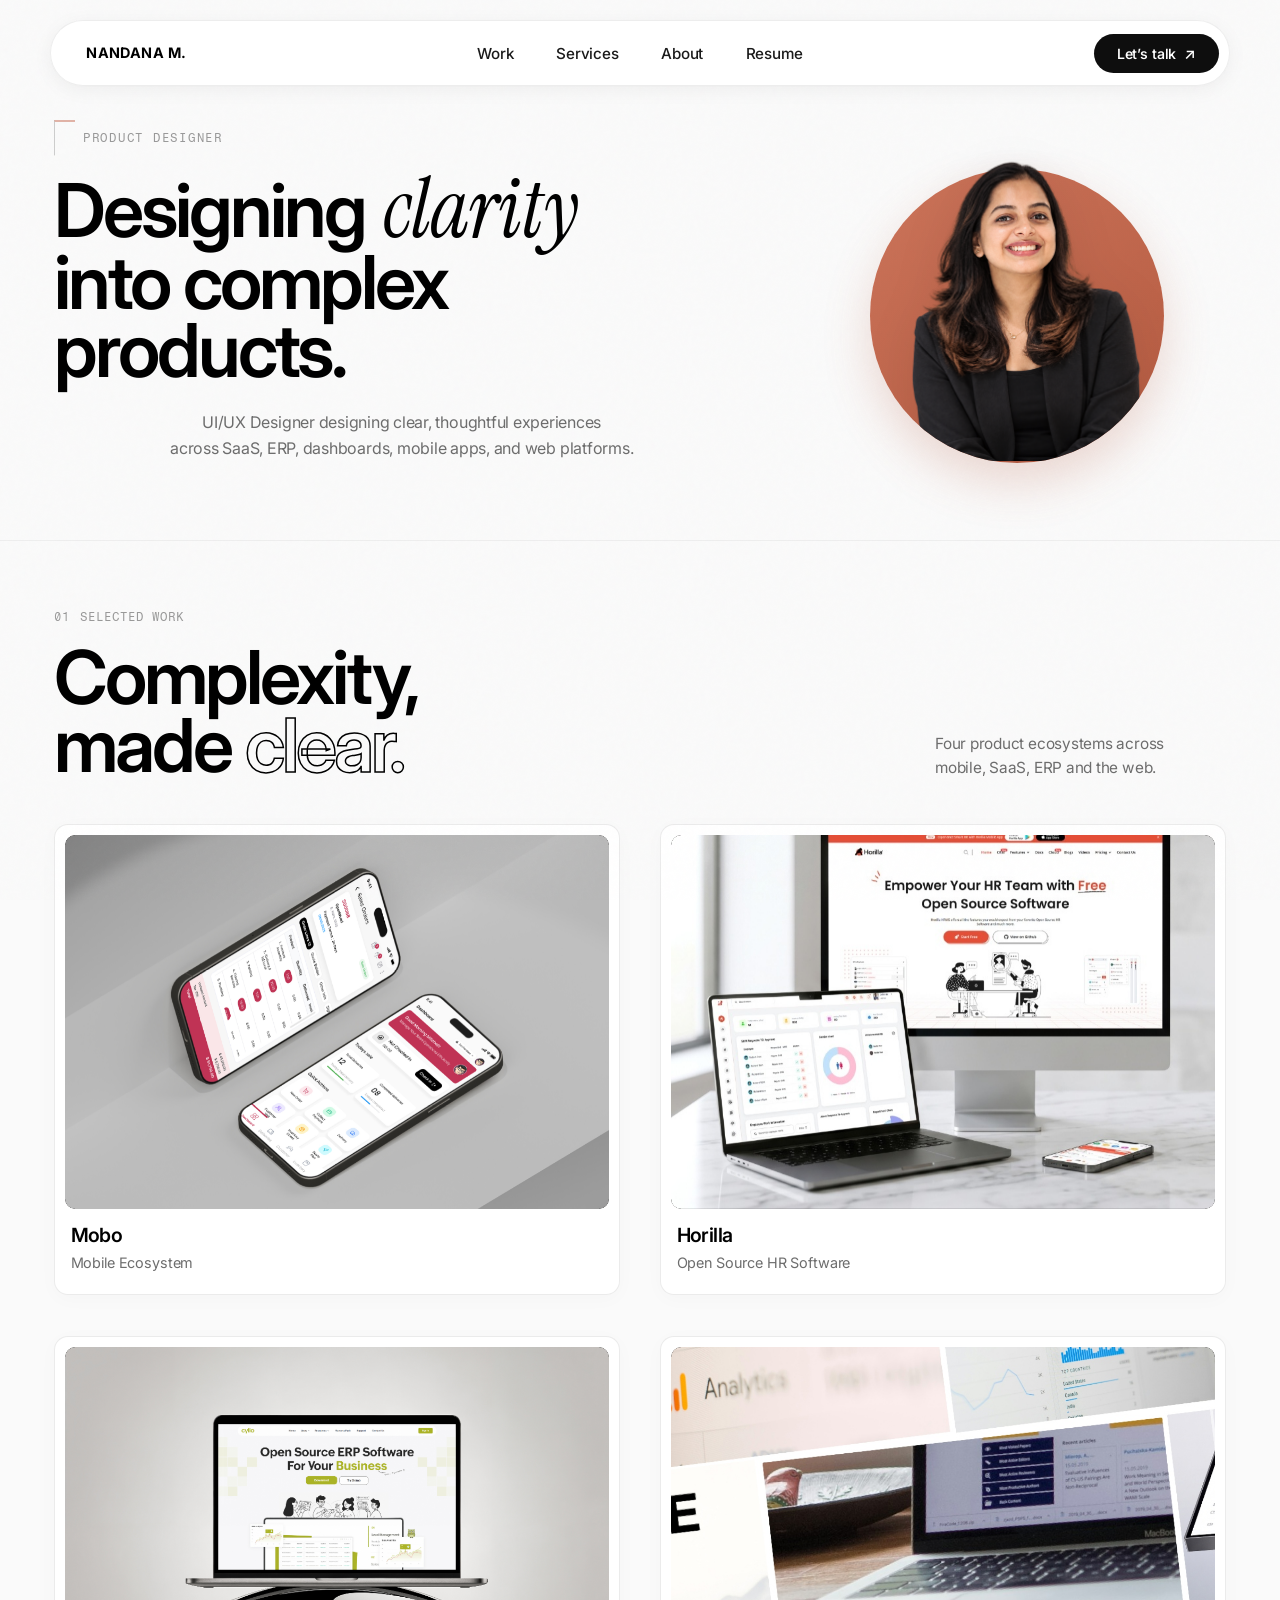
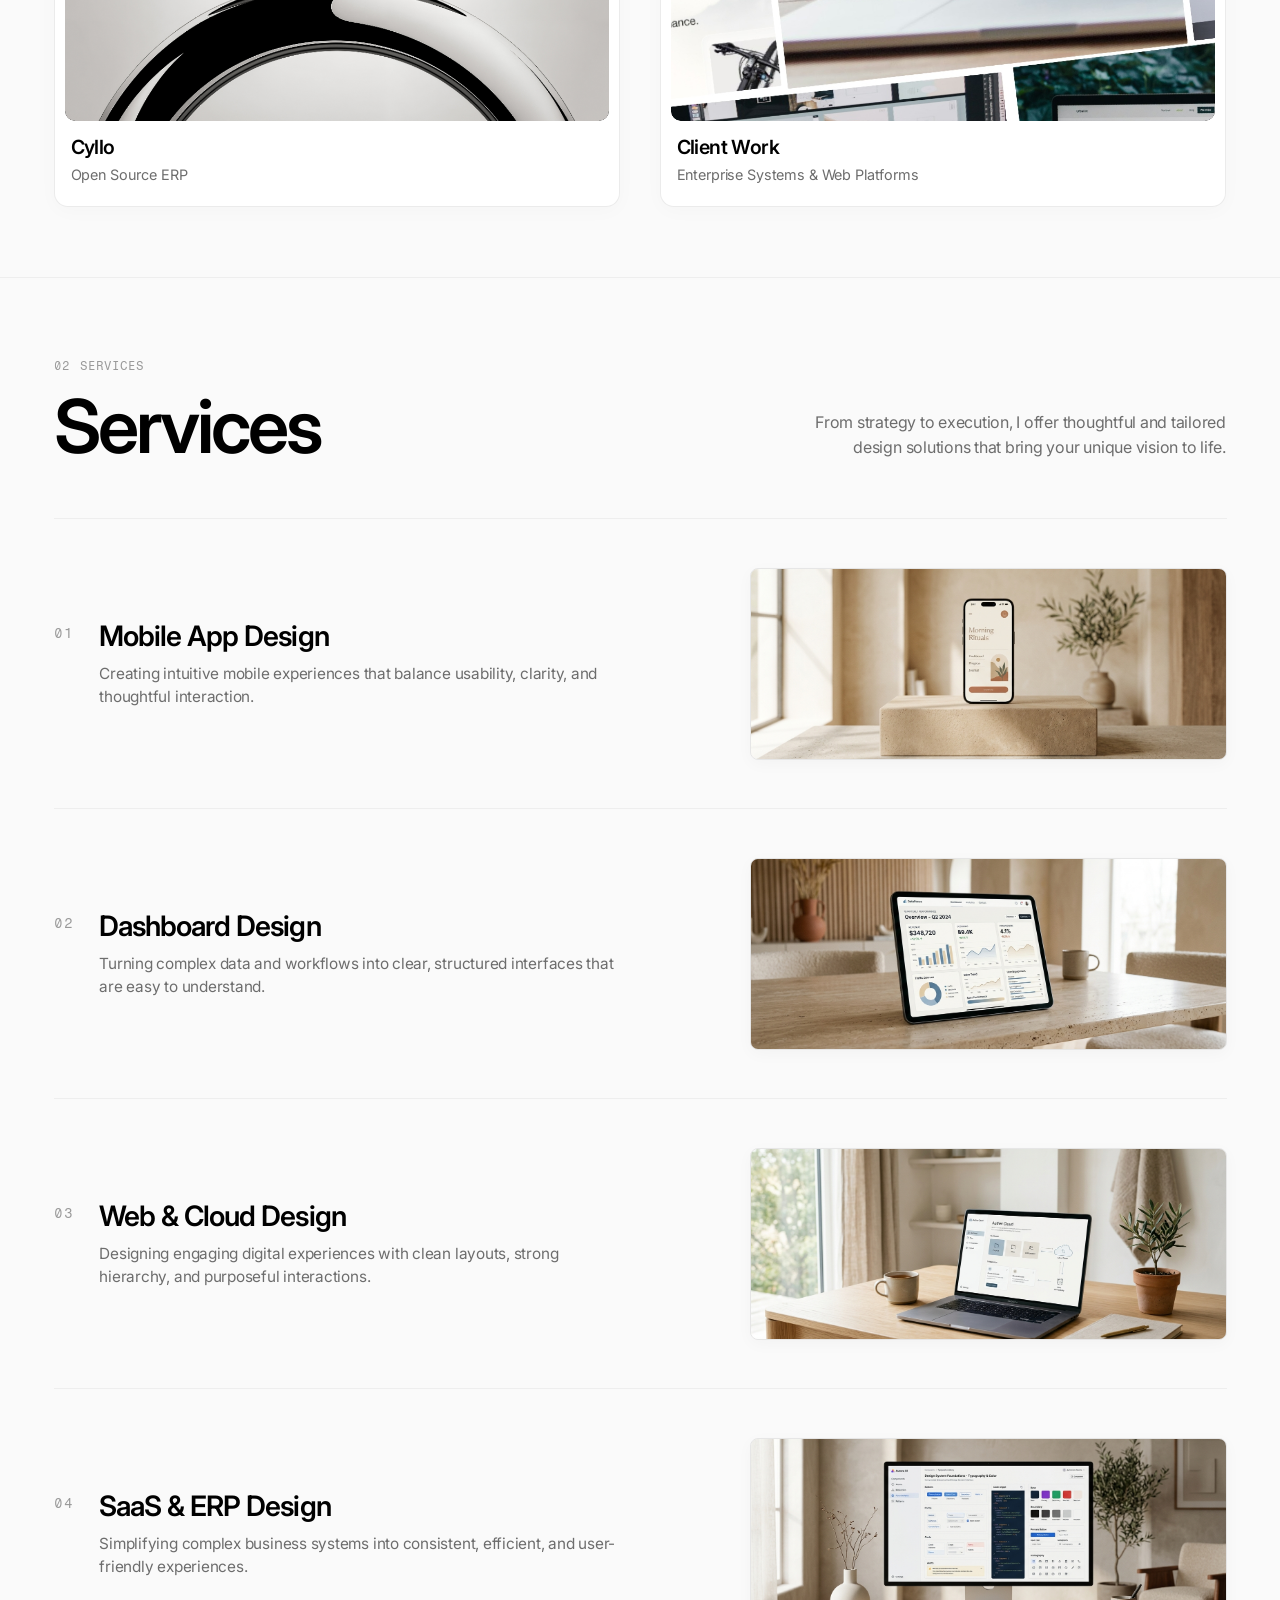
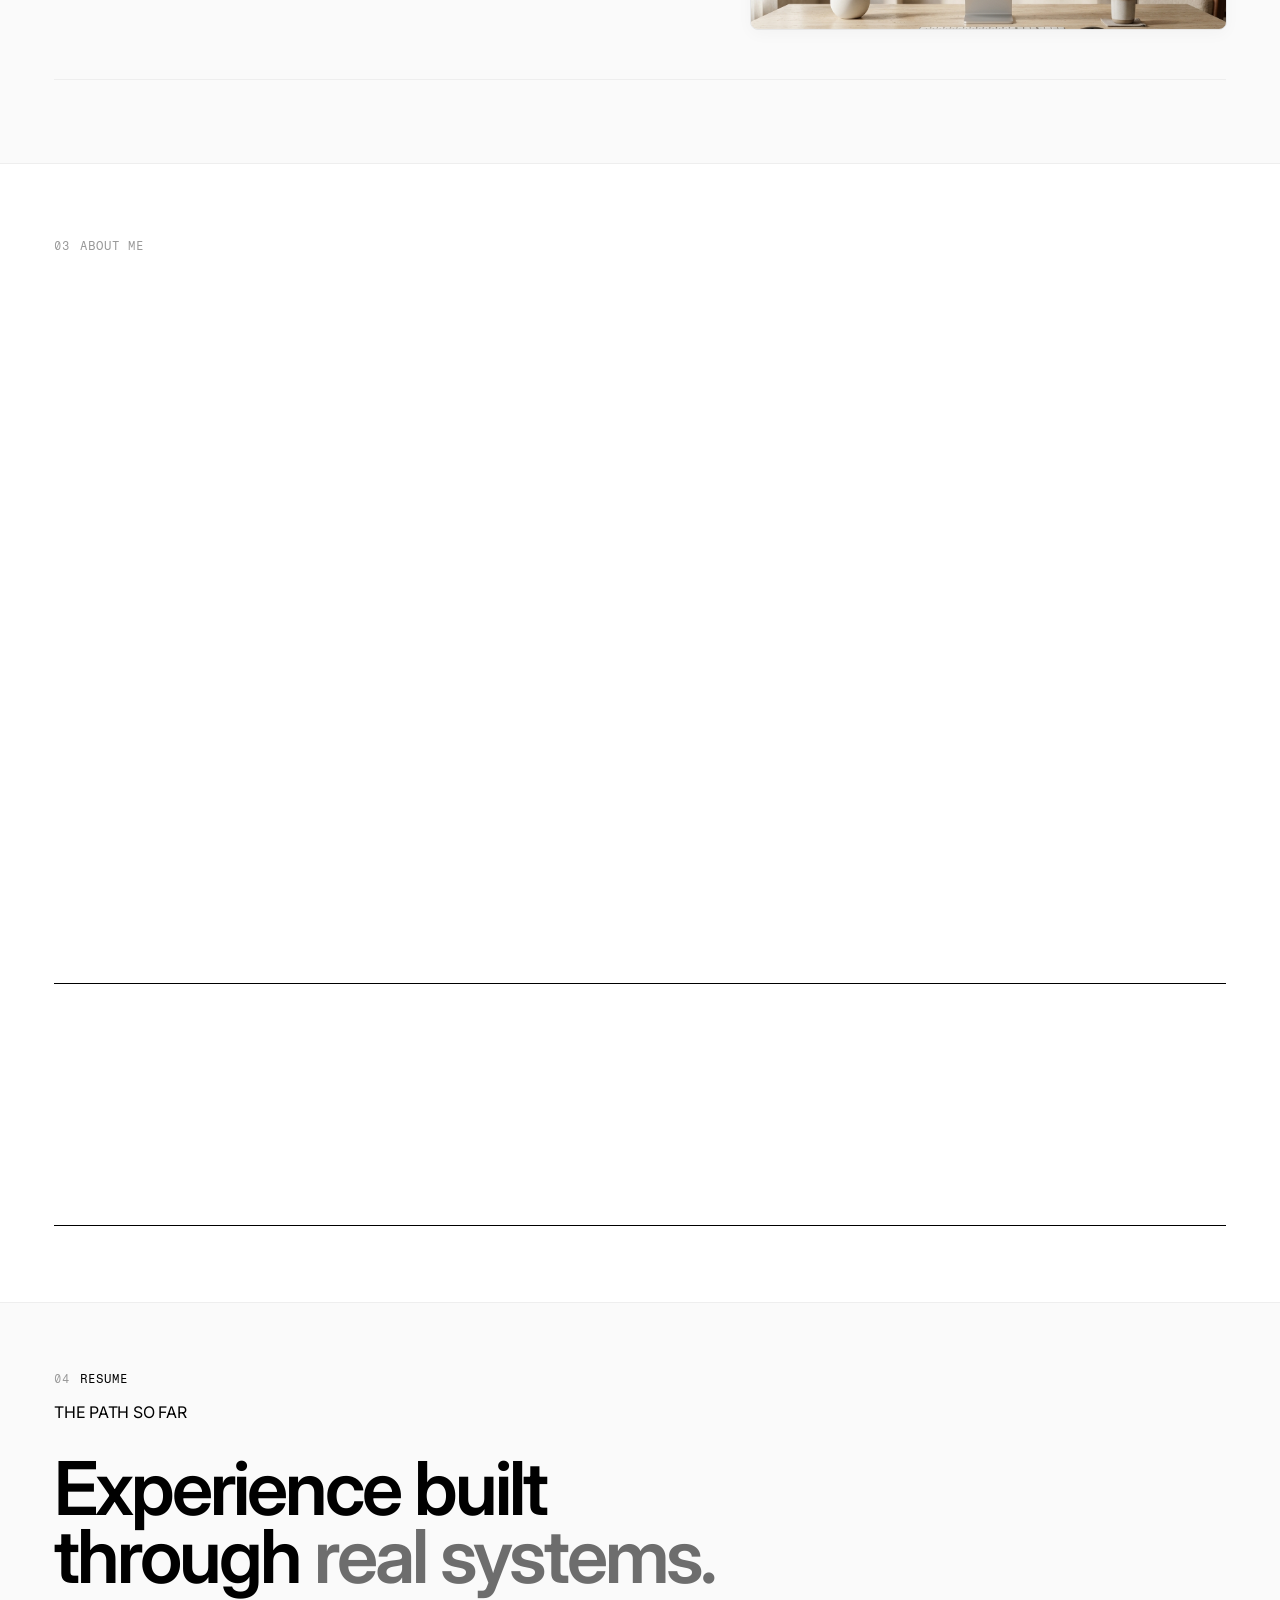
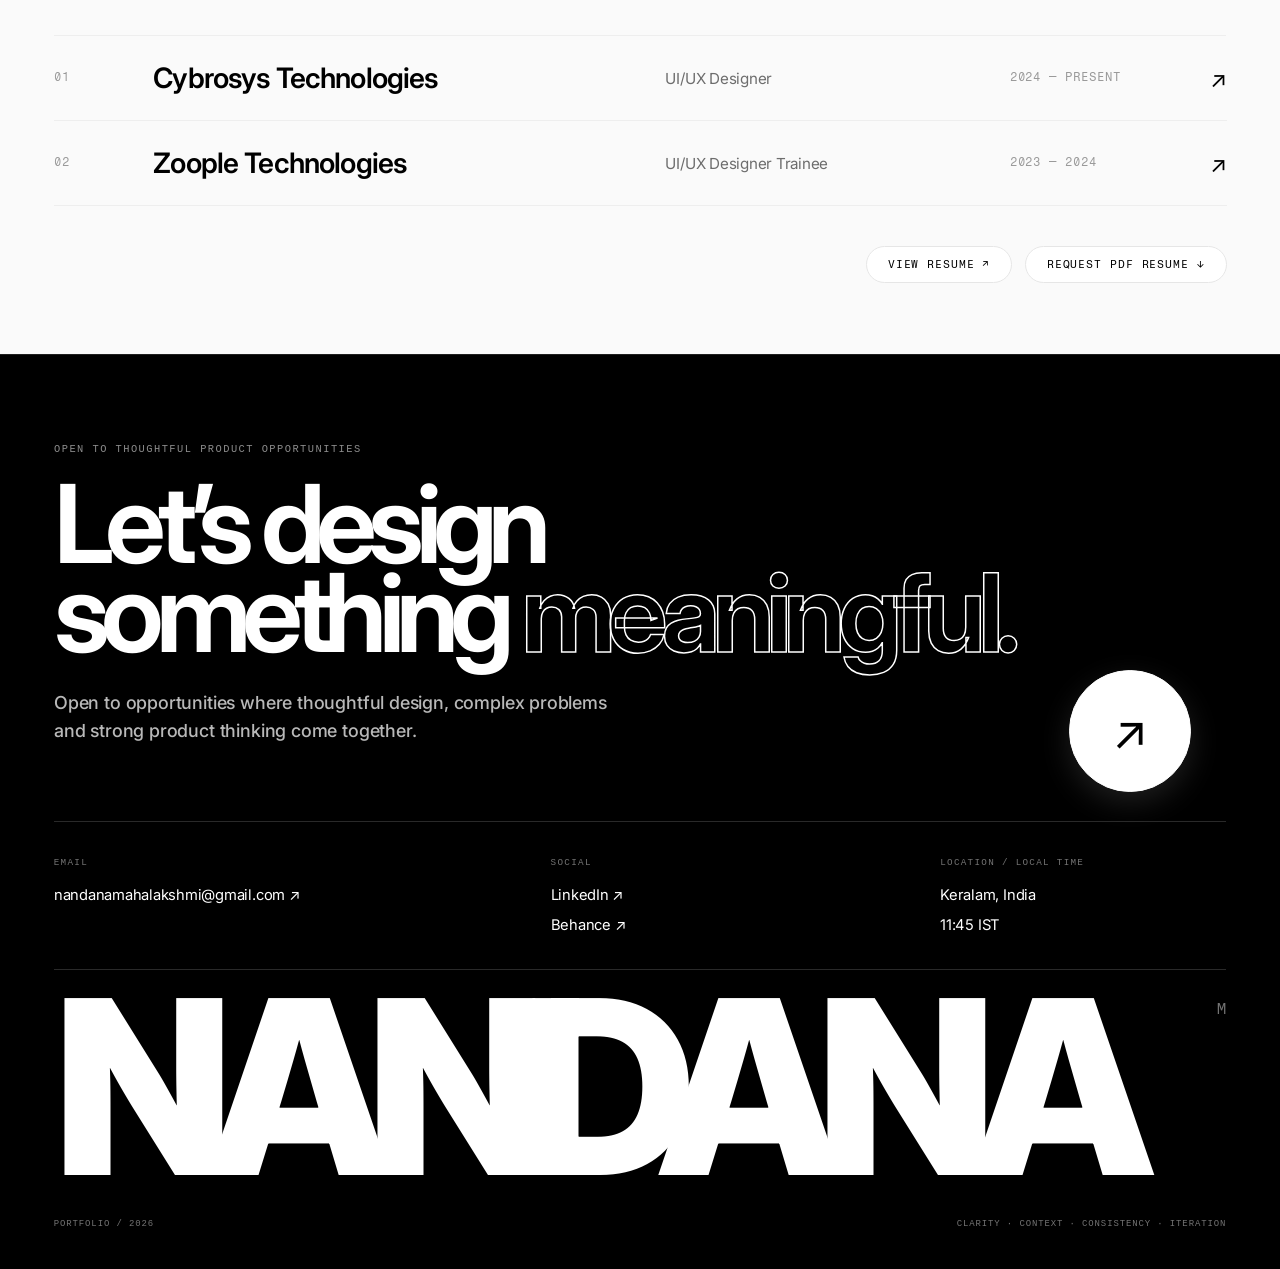
==== commit 9ddc877e: "Add files via upload" ====
--- a/index.html
+++ b/index.html
@@ -4,112 +4,255 @@
   <meta charset="UTF-8">
   <meta name="viewport" content="width=device-width, initial-scale=1.0">
   <meta name="description" content="Nandana M — UI/UX designer creating clear experiences for complex mobile, SaaS, ERP, dashboard and web products.">
-  <meta name="theme-color" content="#7f0019">
+  <meta name="theme-color" content="#ffffff">
   <title>Nandana M — UI/UX Designer</title>
   <link rel="preconnect" href="https://fonts.googleapis.com">
   <link rel="preconnect" href="https://fonts.gstatic.com" crossorigin>
-  <link href="https://fonts.googleapis.com/css2?family=DM+Mono:wght@300;400;500&amp;family=Manrope:wght@300;400;500;600;700;800&amp;display=swap" rel="stylesheet">
-  <link rel="stylesheet" href="styles.css">
-  <script src="script.js" defer></script>
+  <link href="https://fonts.googleapis.com/css2?family=Fragment+Mono&amp;family=Inter:ital,opsz,wght@0,14..32,300..800;1,14..32,300..800&amp;family=Instrument+Serif:ital@0;1&amp;family=Syne:wght@600;700;800&amp;display=swap" rel="stylesheet">
+  <link rel="stylesheet" href="styles.css?v=2.3">
+  <script src="assets/lenis.min.js" defer></script>
+  <script src="script.js?v=2.1" defer></script>
 </head>
 <body>
   <div class="intro-wipe" aria-hidden="true"><span>NM / 26</span></div>
   <div class="noise" aria-hidden="true"></div>
-  <div class="cursor" aria-hidden="true"><span>VIEW</span></div>
+  <div class="cursor" aria-hidden="true"><span class="cursor-text">View</span></div>
 
   <header class="site-header">
-    <a class="site-brand" href="#home" aria-label="Nandana M — home">NANDANA M</a>
+    <div class="site-brand-group">
+      <a class="site-brand" href="#home" aria-label="Nandana M — home">NANDANA M.</a>
+    </div>
     <nav aria-label="Primary navigation">
-      <a href="#about">About</a>
-      <a href="#work">Work</a>
-      <a href="#experience">Resume</a>
+      <a href="#work" class="nav-link"><span>Work</span></a>
+      <a href="#services" class="nav-link"><span>Services</span></a>
+      <a href="#about" class="nav-link"><span>About</span></a>
+      <a href="#experience" class="nav-link"><span>Resume</span></a>
     </nav>
-    <a class="header-contact" href="#contact">Let’s talk <span>↗</span></a>
-    <button class="menu-toggle" type="button" aria-label="Open menu" aria-expanded="false"><i></i><i></i></button>
+    <div class="header-actions">
+      <a class="header-contact" href="#contact">Let’s talk <span>↗</span></a>
+      <button class="menu-toggle" type="button" aria-label="Open menu" aria-expanded="false"><i></i><i></i></button>
+    </div>
   </header>
 
   <div class="mobile-menu" aria-hidden="true">
     <nav aria-label="Mobile navigation">
       <a href="#home"><small>00</small>Home</a>
-      <a href="#about"><small>01</small>About</a>
-      <a href="#work"><small>02</small>Work</a>
-      <a href="#case-studies"><small>03</small>Case studies</a>
+      <a href="#work"><small>01</small>Work</a>
+      <a href="#services"><small>02</small>Services</a>
+      <a href="#about"><small>03</small>About</a>
       <a href="#experience"><small>04</small>Resume</a>
       <a href="#contact"><small>05</small>Contact</a>
     </nav>
-    <p>Keralam, India</p>
+    <p>Product &amp; UI/UX Design</p>
   </div>
 
   <main>
-    <section class="hero grid-paper" id="home">
-      <div class="hero-container">
-        <div class="hero-intro">
-          <div class="hero-eyebrow reveal">
-            <span>UI/UX DESIGNER</span>
-            <span class="eyebrow-rule" aria-hidden="true"></span>
+    <section class="hero" id="home">
+      <div class="hero-grid">
+        <div class="hero-content-col">
+          <div class="hero-kicker-bracket reveal">
+            <span class="hero-kicker-text">PRODUCT DESIGNER</span>
           </div>
 
           <h1 class="hero-headline reveal">
-            Designing clarity into<br>
-            <span class="hero-accent">complex products.</span>
+            Designing <span class="hero-clarity-serif">clarity</span><br>
+            into complex products.
           </h1>
 
-          <p class="hero-pills reveal">
-            <span>2+ years</span>
-            <span class="bullet" aria-hidden="true">·</span>
-            <span>SaaS</span>
-            <span class="bullet" aria-hidden="true">·</span>
-            <span>ERP</span>
-            <span class="bullet" aria-hidden="true">·</span>
-            <span>Mobile</span>
-            <span class="bullet" aria-hidden="true">·</span>
-            <span>Web</span>
+          <p class="hero-description reveal">
+            UI/UX Designer designing clear, thoughtful experiences<br>
+            across SaaS, ERP, dashboards, mobile apps, and web platforms.
           </p>
-
-          <div class="hero-actions reveal">
-            <a class="hero-explore" href="#work">
-              <span>Explore my work</span>
-              <span class="hero-arrow-pill" aria-hidden="true">→</span>
-            </a>
-          </div>
-
-          <a class="hero-scroll-link reveal" href="#about">
-            <span class="mouse-pill" aria-hidden="true"><span class="mouse-dot"></span></span>
-            <span>Scroll down</span>
-          </a>
-        </div>
-
-        <div class="hero-visual portrait-window reveal" data-cursor="HELLO">
-          <div class="hero-portrait-wrap">
-            <div class="hero-backdrop-shape" aria-hidden="true"></div>
+        </div>
+
+        <div class="hero-portrait-col reveal">
+          <div class="hero-circle-stage">
+            <div class="hero-circle-disc"></div>
+            <div class="hero-circle-portrait-wrap">
+              <img src="assets/nandana-cutout-v2.png" alt="Nandana M — Product Designer" class="hero-circle-portrait" width="1144" height="1375">
+            </div>
+          </div>
+        </div>
+      </div>
+    </section>
+
+    <section class="work" id="work">
+      <div class="work-head">
+        <div>
+          <div class="eyebrow reveal"><span>01</span> Selected work</div>
+          <h2 class="reveal">Complexity,<br>made <em>clear.</em></h2>
+        </div>
+        <p class="reveal">Four product ecosystems across<br>mobile, SaaS, ERP and the web.</p>
+      </div>
+
+      <div class="work-snippets-grid">
+        <!-- 01: Mobo -->
+        <a class="work-snippet-card reveal" href="mobo.html" aria-label="Explore Mobo Mobile Suite Case Study">
+          <div class="snippet-media-container">
+            <div class="snippet-img-wrap">
+              <img src="assets/mobo-snippet-new.png" alt="Mobo Mobile Ecosystem UI" loading="lazy" width="1024" height="763">
+              <div class="snippet-hover-overlay">
+                <p class="snippet-hover-desc">Mobile-first ecosystem simplifying deep Odoo ERP workflows, inventory control, and enterprise operations on the go.</p>
+              </div>
+            </div>
+          </div>
+          <div class="snippet-caption">
+            <h3 class="snippet-title">Mobo</h3>
+            <p class="snippet-subtitle">Mobile Ecosystem</p>
+          </div>
+        </a>
+
+        <!-- 02: Horilla -->
+        <a class="work-snippet-card reveal" href="horilla.html" aria-label="Explore Horilla HR Software Case Study">
+          <div class="snippet-media-container">
+            <div class="snippet-img-wrap">
+              <img src="assets/horilla-snippet-cropped.jpg" alt="Horilla Open Source HR Software" loading="lazy" width="824" height="618">
+              <div class="snippet-hover-overlay">
+                <p class="snippet-hover-desc">Comprehensive human resource management system turning multi-tier recruitment and employee lifecycle into intuitive flows.</p>
+              </div>
+            </div>
+          </div>
+          <div class="snippet-caption">
+            <h3 class="snippet-title">Horilla</h3>
+            <p class="snippet-subtitle">Open Source HR Software</p>
+          </div>
+        </a>
+
+        <!-- 03: Cyllo -->
+        <a class="work-snippet-card reveal" href="cyllo.html" aria-label="Explore Cyllo Open-Source ERP Case Study">
+          <div class="snippet-media-container">
+            <div class="snippet-img-wrap">
+              <img src="assets/cyllo-snippet-new.png" alt="Cyllo Open-Source ERP Platform" loading="lazy" width="1024" height="768">
+              <div class="snippet-hover-overlay">
+                <p class="snippet-hover-desc">Next-generation open-source ERP platform reimagining enterprise architecture with AI-driven modular workspaces.</p>
+              </div>
+            </div>
+          </div>
+          <div class="snippet-caption">
+            <h3 class="snippet-title">Cyllo</h3>
+            <p class="snippet-subtitle">Open Source ERP</p>
+          </div>
+        </a>
+
+        <!-- 04: Client Work -->
+        <a class="work-snippet-card reveal" href="client-work.html" aria-label="Explore Client Work Case Study">
+          <div class="snippet-media-container">
+            <div class="snippet-img-wrap">
+              <img src="assets/client-work-snippet-new.jpg" alt="Client Work Platforms & Analytics" loading="lazy" width="1024" height="768">
+              <div class="snippet-hover-overlay">
+                <p class="snippet-hover-desc">Global multi-tenant operations platform unifying supply chain management, complex field logistics, and real-time enterprise telemetry.</p>
+              </div>
+            </div>
+          </div>
+          <div class="snippet-caption">
+            <h3 class="snippet-title">Client Work</h3>
+            <p class="snippet-subtitle">Enterprise Systems &amp; Web Platforms</p>
+          </div>
+        </a>
+      </div>
+    </section>
+
+    <!-- 02: SERVICES -->
+    <section class="services" id="services">
+      <div class="services-header">
+        <div class="services-headline-wrap">
+          <div class="eyebrow reveal"><span>02</span> Services</div>
+          <h2 class="reveal">Services</h2>
+        </div>
+        <p class="services-intro reveal">From strategy to execution, I offer thoughtful and tailored design solutions that bring your unique vision to life.</p>
+      </div>
+
+      <div class="services-list">
+        <!-- Service 01 -->
+        <article class="service-row reveal" data-service="01">
+          <div class="service-content">
+            <div class="service-main">
+              <span class="service-num-badge">01</span>
+              <div class="service-info">
+                <h3 class="service-title">Mobile App Design</h3>
+                <p class="service-desc">Creating intuitive mobile experiences that balance usability, clarity, and thoughtful interaction.</p>
+              </div>
+            </div>
+          </div>
+          <div class="service-media">
+            <div class="service-img-wrapper">
+              <img src="assets/service-photo-1.jpg" alt="Mobile App Design" loading="lazy" width="1600" height="900">
+            </div>
+          </div>
+        </article>
+
+        <!-- Service 02 -->
+        <article class="service-row reveal" data-service="02">
+          <div class="service-content">
+            <div class="service-main">
+              <span class="service-num-badge">02</span>
+              <div class="service-info">
+                <h3 class="service-title">Dashboard Design</h3>
+                <p class="service-desc">Turning complex data and workflows into clear, structured interfaces that are easy to understand.</p>
+              </div>
+            </div>
+          </div>
+          <div class="service-media">
+            <div class="service-img-wrapper">
+              <img src="assets/service-photo-2.jpg" alt="Dashboard Design" loading="lazy" width="1600" height="900">
+            </div>
+          </div>
+        </article>
+
+        <!-- Service 03 -->
+        <article class="service-row reveal" data-service="03">
+          <div class="service-content">
+            <div class="service-main">
+              <span class="service-num-badge">03</span>
+              <div class="service-info">
+                <h3 class="service-title">Web &amp; Cloud Design</h3>
+                <p class="service-desc">Designing engaging digital experiences with clean layouts, strong hierarchy, and purposeful interactions.</p>
+              </div>
+            </div>
+          </div>
+          <div class="service-media">
+            <div class="service-img-wrapper">
+              <img src="assets/service-photo-3.jpg" alt="Web &amp; Cloud Design" loading="lazy" width="1600" height="900">
+            </div>
+          </div>
+        </article>
+
+        <!-- Service 04 -->
+        <article class="service-row reveal" data-service="04">
+          <div class="service-content">
+            <div class="service-main">
+              <span class="service-num-badge">04</span>
+              <div class="service-info">
+                <h3 class="service-title">SaaS &amp; ERP Design</h3>
+                <p class="service-desc">Simplifying complex business systems into consistent, efficient, and user-friendly experiences.</p>
+              </div>
+            </div>
+          </div>
+          <div class="service-media">
+            <div class="service-img-wrapper">
+              <img src="assets/service-photo-4.jpg" alt="SaaS &amp; ERP Design" loading="lazy" width="1600" height="900">
+            </div>
+          </div>
+        </article>
+      </div>
+    </section>
+
+    <section class="about" id="about">
+      <div class="about-portrait">
+        <div class="eyebrow about-eyebrow reveal"><span>03</span> About me</div>
+        <div class="about-portrait-card reveal">
+          <div class="card-meta-top">
+            <span class="card-meta-badge">[ 03 · PORTRAIT ]</span>
+            <span class="card-meta-status"><i class="pulse-dot"></i> PRODUCT DESIGN</span>
+          </div>
+          <div class="about-portrait-frame">
             <img src="assets/nandana-cutout-v2.png" alt="Portrait of Nandana M, UI/UX designer">
-            <div class="hero-hand-note" aria-hidden="true">
-              <span>Design<br>Better<br>Experiences</span>
-              <svg class="hero-curved-arrow" width="34" height="34" viewBox="0 0 34 34" fill="none">
-                <path d="M24 5C18 10 10 16 12 25M12 25L6 21M12 25L16 25" stroke="currentColor" stroke-width="1.8" stroke-linecap="round" stroke-linejoin="round"/>
-              </svg>
-            </div>
-          </div>
-        </div>
-      </div>
-    </section>
-
-    <section class="manifesto red-section" id="about">
-      <div class="eyebrow reveal"><span>01</span> Design philosophy</div>
-      <h2 class="reveal-lines">Good design makes complexity <em>easier to navigate.</em></h2>
-      <div class="manifesto-bottom">
-        <p class="reveal">I enjoy working on products where users have a lot to understand, decide and accomplish. My work turns complex workflows, business requirements and information into clear, thoughtful digital experiences.</p>
-        <div class="manifesto-sign reveal"><span>CLARITY WITH INTENTION</span><i>✳</i></div>
-      </div>
-    </section>
-
-    <section class="about grid-paper">
-      <div class="about-portrait reveal" data-cursor="HELLO">
-        <div class="photo-frame">
-          <img src="assets/nandana-cutout-v2.png" alt="Nandana M smiling in a black blazer">
-        </div>
-        <span class="photo-number">01</span>
-        <div class="photo-caption">UI/UX designer<br>Keralam</div>
+          </div>
+          <div class="card-meta-bottom">
+            <strong>NANDANA M.</strong>
+            <span>PRODUCT &amp; UI/UX DESIGNER</span>
+          </div>
+        </div>
       </div>
 
       <div class="about-content">
@@ -120,214 +263,57 @@
         <p class="about-lede reveal">Designing with curiosity, clarity and intention.</p>
         <p class="reveal">I specialize in transforming high-complexity business software into structured, elegant and effortlessly usable products. Over the past two years, I have worked deeply on mobile applications, ERP suites, SaaS platforms and enterprise dashboards.</p>
         <p class="about-secondary reveal">I believe enterprise tools should never feel punitive. The professionals using complex systems deserve the same typographic care, cognitive clarity and responsive precision found in the best consumer products.</p>
-
-        <div class="about-details reveal">
-          <div>
-            <small>FOCUS</small>
-            <p>Mobile UX design<br>Enterprise &amp; ERP workflows<br>Dashboards · Design systems</p>
-          </div>
-          <div>
-            <small>TOOLKIT</small>
-            <p>Figma · Adobe XD<br>Illustrator · Photoshop<br>Stitch AI · Lovable · Claude · ChatGPT</p>
-          </div>
-        </div>
-      </div>
-
-      <div class="stats" aria-label="Experience snapshot">
-        <article class="stat reveal"><small>Years in UI/UX</small><strong>02</strong><sup>+</sup></article>
-        <article class="stat reveal"><small>Selected bodies of work</small><strong>04</strong><sup></sup></article>
-        <article class="stat reveal"><small>Product contexts</small><strong>05</strong><sup></sup></article>
-      </div>
-
-      <div class="process-block reveal" aria-label="How I work">
-        <div class="process-intro">
-          <small>HOW I WORK</small>
-          <p>A practical loop that keeps business logic, user needs and development constraints aligned.</p>
-        </div>
-        <ol class="process-steps">
-          <li><span>01</span><strong>Understand</strong><small>Domain &amp; logic</small></li>
-          <li><span>02</span><strong>Explore</strong><small>Architecture</small></li>
-          <li><span>03</span><strong>Collaborate</strong><small>Dev alignment</small></li>
-          <li><span>04</span><strong>Design</strong><small>Precision systems</small></li>
-          <li><span>05</span><strong>Iterate</strong><small>Continuous evolution</small></li>
-        </ol>
-      </div>
-    </section>
-
-    <div class="marquee" aria-hidden="true">
-      <div class="marquee-track">
-        <p>MOBILE UX <span>✳</span> ENTERPRISE UX <span>✳</span> DESIGN SYSTEMS <span>✳</span> DASHBOARDS <span>✳</span> ERP WORKFLOWS <span>✳</span></p>
-        <p>MOBILE UX <span>✳</span> ENTERPRISE UX <span>✳</span> DESIGN SYSTEMS <span>✳</span> DASHBOARDS <span>✳</span> ERP WORKFLOWS <span>✳</span></p>
-      </div>
-    </div>
-
-    <section class="capabilities" id="services">
+      </div>
+
+      <!-- 3-Column Section with Skills & Tools -->
+      <div class="stats" aria-label="Experience, skills and tools">
+        <article class="stat reveal">
+          <small>Years in UI/UX</small>
+          <div class="stat-number-wrap">
+            <strong>02</strong><sup>+</sup>
+          </div>
+          <p class="stat-desc">Hands-on experience shaping enterprise ERP, SaaS suites, and mobile applications.</p>
+        </article>
+
+        <article class="stat reveal">
+          <small>Core Skills</small>
+          <div class="stat-chips">
+            <span>Mobile UX</span>
+            <span>Enterprise ERP</span>
+            <span>Design Systems</span>
+            <span>Dashboard UX</span>
+            <span>Information Architecture</span>
+            <span>User Research</span>
+            <span>Interactive Prototyping</span>
+            <span>Developer Handoff</span>
+          </div>
+        </article>
+
+        <article class="stat reveal">
+          <small>Software &amp; Tools</small>
+          <div class="stat-chips">
+            <span>Figma</span>
+            <span>Adobe XD</span>
+            <span>Illustrator</span>
+            <span>Photoshop</span>
+            <span>Stitch AI</span>
+            <span>Lovable</span>
+            <span>Claude</span>
+            <span>ChatGPT</span>
+          </div>
+        </article>
+      </div>
+    </section>
+
+    <section class="experience" id="experience">
       <div class="section-head reveal">
-        <div class="eyebrow dark"><span>02</span> Core disciplines</div>
-        <p>WHAT I DO / 2026</p>
-      </div>
-      <h2 class="capability-title reveal">Turning complex systems<br>into <em>clear experiences.</em></h2>
-
-      <div class="capability-list">
-        <article class="capability reveal" data-cursor="01">
-          <span>01</span>
-          <h3>Mobile &amp;<br>Enterprise UX</h3>
-          <p>Translating dense ERP workflows and real operational tasks into focused iOS and Android experiences.</p>
-          <small>ODOO · IOS · ANDROID</small>
-          <i>↗</i>
-        </article>
-        <article class="capability reveal" data-cursor="02">
-          <span>02</span>
-          <h3>Product &amp;<br>Dashboard Design</h3>
-          <p>Structuring SaaS, HR, ERP and data-heavy interfaces around clear hierarchy and usable information architecture.</p>
-          <small>SAAS · ERP · DATA UX</small>
-          <i>↗</i>
-        </article>
-        <article class="capability reveal" data-cursor="03">
-          <span>03</span>
-          <h3>Design<br>Systems</h3>
-          <p>Building reusable foundations for typography, color, inputs, navigation, states and cross-platform patterns.</p>
-          <small>FIGMA · TOKENS · HANDOFF</small>
-          <i>↗</i>
-        </article>
-      </div>
-    </section>
-
-    <section class="work red-section" id="work">
-      <div class="work-head">
-        <div>
-          <div class="eyebrow reveal"><span>03</span> Selected work</div>
-          <h2 class="reveal">Complexity,<br>made <em>clear.</em></h2>
-        </div>
-        <p class="reveal">Four product ecosystems across<br>mobile, SaaS, ERP and the web.</p>
-      </div>
-
-      <div class="work-snippets-grid">
-        <!-- 01: Mobo -->
-        <a class="work-snippet-card reveal" href="mobo.html" aria-label="Explore Mobo case study">
-          <div class="snippet-top">
-            <span>01 / MOBO</span>
-            <small>MOBILE ECOSYSTEM · ODOO</small>
-          </div>
-          <h3 class="snippet-title">Mobo — Mobile Ecosystem for Complex Business Workflows</h3>
-          <p class="snippet-desc">Translating dense Odoo ERP workflows into focused, intuitive handheld experiences across Sales, CRM, Delivery, Inventory, and POS.</p>
-          <div class="snippet-tags">
-            <span>Odoo ERP</span>
-            <span>Flutter</span>
-            <span>iOS &amp; Android</span>
-            <span>Design System</span>
-            <span>Viva Magenta</span>
-          </div>
-          <div class="snippet-action">
-            <span>Read Case Study</span>
-            <i>↗</i>
-          </div>
-        </a>
-
-        <!-- 02: Cyllo -->
-        <a class="work-snippet-card reveal" href="cyllo.html" aria-label="Explore Cyllo case study">
-          <div class="snippet-top">
-            <span>02 / CYLLO</span>
-            <small>OPEN-SOURCE ERP · CLOUD</small>
-          </div>
-          <h3 class="snippet-title">Cyllo — A Connected Open-Source Business Ecosystem</h3>
-          <p class="snippet-desc">Creating a clear, modern digital experience for the Cyllo ERP platform, cloud infrastructure, AI integrations, and web presence.</p>
-          <div class="snippet-tags">
-            <span>ERP Platform</span>
-            <span>Cloud Suite</span>
-            <span>AI Tools</span>
-            <span>Web Presence</span>
-          </div>
-          <div class="snippet-action">
-            <span>Read Case Study</span>
-            <i>↗</i>
-          </div>
-        </a>
-
-        <!-- 03: Horilla -->
-        <a class="work-snippet-card reveal" href="horilla.html" aria-label="Explore Horilla case study">
-          <div class="snippet-top">
-            <span>03 / HORILLA</span>
-            <small>HR SAAS · DASHBOARD UX</small>
-          </div>
-          <h3 class="snippet-title">Horilla — Next-Generation HR Workflows</h3>
-          <p class="snippet-desc">Structuring complex HR operations, attendance, onboarding, payroll, and employee self-service portals around cognitive simplicity.</p>
-          <div class="snippet-tags">
-            <span>HR SaaS</span>
-            <span>Dashboard Design</span>
-            <span>Cross-Platform UX</span>
-            <span>Mobile</span>
-          </div>
-          <div class="snippet-action">
-            <span>Read Case Study</span>
-            <i>↗</i>
-          </div>
-        </a>
-
-        <!-- 04: International Client Work -->
-        <a class="work-snippet-card reveal" href="client-work.html" aria-label="Explore Client Work case study">
-          <div class="snippet-top">
-            <span>04 / CLIENT WORK</span>
-            <small>GLOBAL COMMERCE · SAAS</small>
-          </div>
-          <h3 class="snippet-title">Direct Client Delivery for Global Businesses</h3>
-          <p class="snippet-desc">Designing for diverse businesses, user contexts, and requirements across Clippers Ireland, Oha Trade, and Averigo.</p>
-          <div class="snippet-tags">
-            <span>eCommerce</span>
-            <span>SaaS</span>
-            <span>Web Platform</span>
-            <span>Direct Delivery</span>
-          </div>
-          <div class="snippet-action">
-            <span>Read Case Study</span>
-            <i>↗</i>
-          </div>
-        </a>
-      </div>
-    </section>
-
-    <section class="experience grid-paper" id="experience">
-      <div class="section-head reveal">
-        <div class="eyebrow dark"><span>05</span> Resume</div>
+        <div class="eyebrow dark"><span>04</span> Resume</div>
         <p>THE PATH SO FAR</p>
       </div>
       <h2 class="reveal">Experience built<br>through <em>real systems.</em></h2>
       <div class="experience-list">
-        <article class="experience-row reveal"><span>01</span><h3>Cybrosys Technologies</h3><p>UI/UX Designer · Keralam</p><time>2024 — PRESENT</time><i>↗</i></article>
+        <article class="experience-row reveal"><span>01</span><h3>Cybrosys Technologies</h3><p>UI/UX Designer</p><time>2024 — PRESENT</time><i>↗</i></article>
         <article class="experience-row reveal"><span>02</span><h3>Zoople Technologies</h3><p>UI/UX Designer Trainee</p><time>2023 — 2024</time><i>↗</i></article>
-      </div>
-
-      <div class="experience-detail-grid">
-        <article class="resume-card reveal">
-          <small>CURRENT ROLE</small>
-          <h3>UI/UX Designer</h3>
-          <p>Designing interfaces and interactions for Mobo mobile applications, Horilla HR products, the Cyllo ERP ecosystem and international client work. Building cross-platform design foundations and collaborating closely with Flutter and web engineers.</p>
-        </article>
-        <article class="resume-card reveal">
-          <small>EARLY PRACTICE</small>
-          <h3>UI/UX Designer Trainee</h3>
-          <p>Training in user-centered design, wireframing, interactive prototyping, user research interviews and responsive web design.</p>
-        </article>
-        <article class="resume-card reveal">
-          <small>EDUCATION</small>
-          <h3>Bachelor of Commerce</h3>
-          <p>JDT Islam College of Arts &amp; Science · Calicut University</p>
-          <h3 class="resume-subhead">Higher Secondary — Commerce</h3>
-          <p>Nochad HSS · Kerala State Board</p>
-        </article>
-        <article class="resume-card reveal">
-          <small>CORE SKILLS</small>
-          <div class="chip-list"><span>Mobile UX</span><span>Enterprise ERP</span><span>Design Systems</span><span>Dashboard UX</span><span>Information Architecture</span><span>User Research</span><span>Prototyping</span><span>Developer Handoff</span></div>
-        </article>
-        <article class="resume-card reveal">
-          <small>SOFTWARE &amp; TOOLS</small>
-          <div class="chip-list"><span>Figma</span><span>Adobe XD</span><span>Illustrator</span><span>Photoshop</span><span>Stitch AI</span><span>Lovable</span><span>Claude</span><span>ChatGPT</span></div>
-        </article>
-        <article class="resume-card reveal">
-          <small>LANGUAGES</small>
-          <h3>English</h3><p>Professional working proficiency</p>
-          <h3 class="resume-subhead">Malayalam</h3><p>Native bilingual proficiency</p>
-        </article>
       </div>
 
       <div class="resume-actions reveal">
@@ -337,7 +323,7 @@
     </section>
   </main>
 
-  <footer class="footer red-section" id="contact">
+  <footer class="footer" id="contact">
     <div class="footer-top">
       <p class="reveal">OPEN TO THOUGHTFUL PRODUCT OPPORTUNITIES</p>
       <h2 class="reveal">Let’s design<br>something <em>meaningful.</em></h2>
--- a/styles.css
+++ b/styles.css
@@ -0,0 +1,3394 @@
+@font-face {
+  font-family: "GT Standard";
+  src: url("assets/fonts/GT-Standard-L-Standard-Regular.woff2") format("woff2");
+  font-weight: 100 900;
+  font-style: normal;
+  font-display: swap;
+}
+
+:root {
+  /* Velora Template Typography */
+  --font-primary: "Inter", -apple-system, BlinkMacSystemFont, "Segoe UI", Roboto, sans-serif;
+  --font-display: "Inter", -apple-system, BlinkMacSystemFont, "Segoe UI", Roboto, sans-serif;
+  --font-mono: "Fragment Mono", "DM Mono", monospace;
+
+  /* Velora Color Tokens (from https://velora-template.framer.website/modio) */
+  --velora-bg: #fafafa;
+  --velora-card: #ffffff;
+  --velora-quiet: #f4f4f4;
+  --velora-text-main: #000000;
+  --velora-text-near-black: #212121;
+  --velora-text-secondary: #6d6d6d;
+  --velora-text-muted: #999999;
+  --velora-text-tertiary: #aeaeae;
+  --velora-border: #e6e6e6;
+  --velora-divider: #eeeeee;
+  --velora-accent-sand: #c76d54;
+  --velora-accent-warm: #e3caa6;
+  --velora-overlay: rgba(0, 0, 0, 0.55);
+
+  /* Theme tokens mapped to Velora palette */
+  --paper: #fafafa;
+  --white: #ffffff;
+  --ink: #000000;
+  --muted: #6d6d6d;
+  --line: #eeeeee;
+  --red: #212121;
+  --red-dark: #000000;
+  --page: clamp(1.15rem, 4.2vw, 5rem);
+  --ease: cubic-bezier(.22, 1, .36, 1);
+}
+
+*, *::before, *::after { box-sizing: border-box; }
+
+html {
+  scroll-behavior: smooth;
+  background: var(--velora-bg);
+}
+
+body {
+  margin: 0;
+  overflow-x: clip;
+  color: var(--velora-text-main);
+  background: var(--velora-bg);
+  font-family: var(--font-primary);
+  font-synthesis: none;
+  -webkit-font-smoothing: antialiased;
+  letter-spacing: -0.015em;
+}
+
+body.menu-open { overflow: hidden; }
+a { color: inherit; text-decoration: none; }
+button { margin: 0; padding: 0; border: 0; color: inherit; background: transparent; font: inherit; cursor: pointer; }
+img { display: block; max-width: 100%; }
+::selection { color: #ffffff; background: #000000; }
+
+.noise {
+  position: fixed;
+  inset: 0;
+  z-index: 1000;
+  pointer-events: none;
+  opacity: .03;
+  background-image: url("data:image/svg+xml,%3Csvg viewBox='0 0 180 180' xmlns='http://www.w3.org/2000/svg'%3E%3Cfilter id='n'%3E%3CfeTurbulence type='fractalNoise' baseFrequency='.9' numOctaves='4' stitchTiles='stitch'/%3E%3C/filter%3E%3Crect width='100%25' height='100%25' filter='url(%23n)' opacity='.7'/%3E%3C/svg%3E");
+  mix-blend-mode: multiply;
+}
+
+.intro-wipe {
+  position: fixed;
+  inset: 0;
+  z-index: 9999;
+  display: grid;
+  place-items: center;
+  color: #ffffff;
+  background: #000000;
+  transition: transform 1.05s var(--ease);
+}
+
+.intro-wipe span {
+  font: 500 .72rem/1 "DM Mono", monospace;
+  letter-spacing: .22em;
+  animation: intro-pulse .8s ease-in-out infinite alternate;
+}
+
+.intro-wipe.is-hidden { transform: translateY(-105%); }
+.intro-wipe[hidden] { display: none; }
+@keyframes intro-pulse { to { opacity: .38; } }
+
+.grid-paper,
+.hero.grid-paper {
+  background-color: #ffffff;
+  background-image: none;
+}
+
+.red-section { color: var(--ink); background: #ffffff; }
+
+/* ==========================================================================
+   FLOATING PILL SITE HEADER (Sticky / Fixed - Visible Everywhere)
+   ========================================================================== */
+.site-header {
+  position: fixed;
+  z-index: 1000;
+  top: 1.25rem;
+  left: 50%;
+  transform: translateX(-50%);
+  width: min(calc(100% - 2.5rem), 1180px);
+  height: 4.15rem;
+  display: flex;
+  justify-content: space-between;
+  align-items: center;
+  padding: 0 0.65rem 0 2.2rem;
+  background: rgba(255, 255, 255, 0.94);
+  backdrop-filter: blur(16px);
+  -webkit-backdrop-filter: blur(16px);
+  border-radius: 9999px;
+  box-shadow: 0 4px 20px rgba(0, 0, 0, 0.05), 0 1px 3px rgba(0, 0, 0, 0.02);
+  border: 1px solid rgba(0, 0, 0, 0.07);
+  transition: box-shadow 0.3s var(--ease), background 0.3s var(--ease), border-color 0.3s var(--ease);
+}
+
+.site-header.scrolled {
+  background: rgba(255, 255, 255, 0.97);
+  box-shadow: 0 10px 30px rgba(0, 0, 0, 0.08), 0 2px 6px rgba(0, 0, 0, 0.03);
+  border-color: rgba(0, 0, 0, 0.1);
+}
+
+.site-header::after {
+  display: none;
+}
+
+.site-brand-group {
+  display: inline-flex;
+  align-items: center;
+}
+
+.site-brand,
+.monogram {
+  font-family: var(--font-primary);
+  font-size: clamp(0.9rem, 1.1vw, 1.02rem);
+  font-weight: 700;
+  letter-spacing: 0.03em;
+  text-transform: uppercase;
+  color: var(--ink);
+  white-space: nowrap;
+  text-decoration: none;
+  display: inline-flex;
+  align-items: center;
+  transition: opacity 0.25s var(--ease), transform 0.25s var(--ease);
+  line-height: 1;
+}
+
+.site-brand:hover,
+.monogram:hover {
+  opacity: 0.65;
+  transform: translateY(-1px);
+}
+
+.brand-sub {
+  display: none !important;
+}
+
+.site-header nav {
+  display: flex;
+  align-items: center;
+  gap: clamp(1.6rem, 2.8vw, 2.7rem);
+  font-family: var(--font-primary);
+  font-size: 0.95rem;
+  font-weight: 500;
+}
+
+.site-header nav a,
+.nav-link {
+  position: relative;
+  color: #1a1a1a;
+  padding: 0.4rem 0.2rem;
+  display: inline-flex;
+  align-items: baseline;
+  text-decoration: none;
+  letter-spacing: -0.01em;
+  transition: color 0.2s var(--ease), opacity 0.2s var(--ease);
+}
+
+.site-header nav a::after,
+.nav-link::after {
+  display: none;
+}
+
+.site-header nav a:hover,
+.nav-link:hover {
+  color: #000000;
+  opacity: 0.6;
+}
+
+.nav-count {
+  font-family: var(--font-primary);
+  font-size: 0.65rem;
+  font-weight: 600;
+  color: #71717a;
+  margin-left: 2px;
+  vertical-align: super;
+  line-height: 1;
+}
+
+.header-actions {
+  display: inline-flex;
+  align-items: center;
+  gap: 0.75rem;
+}
+
+.header-contact {
+  display: inline-flex;
+  gap: 0.45rem;
+  align-items: center;
+  padding: 0.68rem 1.45rem;
+  border-radius: 9999px;
+  background: #0e0e0e;
+  color: #ffffff;
+  font-family: var(--font-primary);
+  font-size: 0.88rem;
+  font-weight: 550;
+  letter-spacing: -0.01em;
+  text-decoration: none;
+  border: none;
+  transition: background 0.25s var(--ease), transform 0.2s var(--ease), opacity 0.25s var(--ease);
+}
+
+.header-contact span {
+  display: inline-block;
+  font-size: 0.95rem;
+  line-height: 1;
+  transition: transform 0.25s var(--ease);
+}
+
+.header-contact:hover {
+  background: #262626;
+  color: #ffffff;
+  transform: translateY(-1px);
+}
+
+.header-contact:hover span {
+  transform: translate(2px, -2px);
+}
+
+.menu-toggle {
+  display: none;
+  width: 2.6rem;
+  height: 2.6rem;
+  position: relative;
+  z-index: 102;
+  border-radius: 50%;
+  background: transparent;
+}
+.menu-toggle i {
+  width: 1.3rem;
+  height: 2px;
+  position: absolute;
+  left: 0.65rem;
+  background: currentColor;
+  transition: transform 0.35s, top 0.35s;
+}
+.menu-toggle i:first-child { top: 0.95rem; }
+.menu-toggle i:last-child { top: 1.55rem; }
+.menu-toggle.is-open { color: var(--ink); }
+.menu-toggle.is-open i:first-child { top: 1.25rem; transform: rotate(45deg); }
+.menu-toggle.is-open i:last-child { top: 1.25rem; transform: rotate(-45deg); }
+
+.mobile-menu {
+  position: fixed;
+  inset: 0;
+  z-index: 99;
+  visibility: hidden;
+  display: flex;
+  flex-direction: column;
+  justify-content: space-between;
+  padding: 8rem 1.4rem 2rem;
+  color: var(--ink);
+  background: #ffffff;
+  border-bottom: 1px solid var(--line);
+  opacity: 0;
+  transform: translateY(-2rem);
+  transition: .45s var(--ease);
+}
+
+.mobile-menu.is-open { visibility: visible; opacity: 1; transform: none; }
+.mobile-menu nav { display: grid; }
+.mobile-menu nav a { display: flex; gap: 1.5rem; align-items: baseline; padding: .55rem 0; border-bottom: 1px solid rgba(255,255,255,.35); font-size: clamp(2.7rem, 15vw, 5rem); line-height: 1; letter-spacing: -.07em; }
+.mobile-menu small { width: 2rem; font: 400 .6rem/1 "DM Mono", monospace; letter-spacing: .1em; }
+.mobile-menu > p { margin: 0; font: 400 .65rem/1.4 "DM Mono", monospace; letter-spacing: .1em; text-transform: uppercase; }
+
+.hero {
+  min-height: auto;
+  position: relative;
+  overflow: hidden;
+  isolation: isolate;
+  display: flex;
+  align-items: center;
+  justify-content: center;
+  padding: clamp(7.5rem, 10vw, 10.5rem) var(--page) clamp(4rem, 6vw, 6.5rem);
+  background: var(--velora-bg);
+}
+
+.hero-grid {
+  display: grid;
+  grid-template-columns: 1.25fr 0.75fr;
+  align-items: center;
+  gap: clamp(2rem, 4.5vw, 5rem);
+  width: 100%;
+  max-width: 1220px;
+  margin: 0 auto;
+  position: relative;
+  z-index: 2;
+}
+
+.hero-content-col {
+  display: flex;
+  flex-direction: column;
+  align-items: flex-start;
+  text-align: left;
+}
+
+/* Bracket & Kicker */
+.hero-kicker-bracket {
+  position: relative;
+  display: inline-flex;
+  align-items: center;
+  margin-bottom: clamp(1.4rem, 2vw, 2.2rem);
+  padding-left: 1.8rem;
+}
+
+.hero-kicker-bracket::before {
+  content: "";
+  position: absolute;
+  top: 50%;
+  left: 0;
+  width: 1.3rem;
+  height: 2.2rem;
+  border-top: 1.5px solid var(--velora-accent-sand);
+  border-left: 1.5px solid rgba(0, 0, 0, 0.18);
+  transform: translateY(-50%);
+}
+
+.hero-kicker-text {
+  font-family: var(--font-mono);
+  font-size: clamp(0.78rem, 0.9vw, 0.88rem);
+  font-weight: 500;
+  letter-spacing: 0.14em;
+  text-transform: uppercase;
+  color: var(--velora-text-muted);
+}
+
+/* Main Headline - Using exact font styling of Experience built through real systems */
+.hero-headline {
+  margin: 0 0 clamp(1.4rem, 2vw, 2.2rem);
+  color: var(--velora-text-main);
+  font-family: var(--font-primary);
+  font-size: clamp(3.2rem, 5.8vw, 6.4rem);
+  font-weight: 600;
+  line-height: .92;
+  letter-spacing: -0.04em;
+  text-align: left;
+}
+
+.hero-clarity-serif {
+  font-family: 'Instrument Serif', Georgia, serif;
+  font-style: italic;
+  font-weight: 400;
+  font-size: 1.12em;
+  letter-spacing: -0.01em;
+  color: var(--velora-text-main);
+  display: inline-block;
+  vertical-align: baseline;
+  padding: 0 0.04em;
+}
+
+/* Lede Description matching screenshot */
+.hero-description {
+  margin: 0;
+  font-family: var(--font-primary);
+  font-size: clamp(1rem, 1.25vw, 1.15rem);
+  line-height: 1.55;
+  color: var(--velora-text-secondary);
+  letter-spacing: -0.015em;
+  max-width: 560px;
+  text-align: left;
+}
+
+/* Right Column: Circle Stage & Portrait - Shifted slightly down & refined compact size */
+.hero-portrait-col {
+  display: flex;
+  justify-content: center;
+  align-items: center;
+  position: relative;
+  width: 100%;
+  padding-top: clamp(1.5rem, 3.2vw, 3.2rem);
+}
+
+.hero-circle-stage {
+  position: relative;
+  width: clamp(220px, 23vw, 330px);
+  aspect-ratio: 1;
+  display: flex;
+  align-items: center;
+  justify-content: center;
+}
+
+.hero-circle-disc {
+  position: absolute;
+  inset: 0;
+  border-radius: 50%;
+  background: linear-gradient(145deg, #cc745a 0%, #b55a40 100%);
+  box-shadow: 0 20px 48px rgba(181, 90, 64, 0.22);
+  z-index: 1;
+  transition: transform 0.5s var(--ease), box-shadow 0.5s var(--ease);
+}
+
+.hero-circle-stage:hover .hero-circle-disc {
+  transform: scale(1.02);
+  box-shadow: 0 26px 56px rgba(181, 90, 64, 0.32);
+}
+
+.hero-circle-portrait-wrap {
+  position: absolute;
+  left: 0;
+  right: 0;
+  bottom: 0;
+  height: 116%;
+  border-radius: 0 0 1000px 1000px;
+  overflow: hidden;
+  z-index: 2;
+  display: flex;
+  align-items: flex-end;
+  justify-content: center;
+  pointer-events: none;
+}
+
+.hero-circle-portrait {
+  width: 98%;
+  height: auto;
+  max-height: 100%;
+  object-fit: contain;
+  object-position: bottom center;
+  transform: translateY(-2px);
+  user-select: none;
+  filter: drop-shadow(0 12px 24px rgba(0, 0, 0, 0.08));
+}
+
+@media (max-width: 900px) {
+  .hero-grid {
+    grid-template-columns: 1fr;
+    gap: 3rem;
+  }
+  .hero-content-col {
+    align-items: flex-start;
+  }
+  .hero-portrait-col {
+    justify-content: center;
+  }
+}
+
+/* Animated clarity morphing typography - 3 Styles */
+.clarity-morph-wrap {
+  display: inline-flex;
+  align-items: baseline;
+  justify-content: center;
+  position: relative;
+  vertical-align: baseline;
+  padding: 0 0.04em;
+  perspective: 800px;
+}
+
+.clarity-morph {
+  display: inline-block;
+  position: relative;
+  cursor: pointer;
+  transform-origin: center 60%;
+  transition: opacity 0.42s cubic-bezier(0.16, 1, 0.3, 1),
+              transform 0.42s cubic-bezier(0.16, 1, 0.3, 1),
+              filter 0.42s cubic-bezier(0.16, 1, 0.3, 1);
+  will-change: opacity, transform, filter;
+  user-select: none;
+  line-height: 1;
+}
+
+/* Fluid Morph Out - soft dissolve upward with slight optical blur */
+.clarity-morph.is-morphing-out {
+  opacity: 0;
+  transform: translateY(-8px) scale(0.96);
+  filter: blur(4px);
+  pointer-events: none;
+}
+
+/* Fluid Morph In - soft glide into place from below */
+.clarity-morph.is-morphing-in {
+  opacity: 0;
+  transform: translateY(8px) scale(0.96);
+  filter: blur(4px);
+  pointer-events: none;
+}
+
+/* 1. Editorial Serif Italic */
+.clarity-morph.style-serif-italic {
+  font-family: 'Instrument Serif', Georgia, serif;
+  font-style: italic;
+  font-weight: 400;
+  font-size: 1.15em;
+  letter-spacing: -0.01em;
+  color: #0e0e0e;
+  -webkit-text-stroke: 0;
+  padding: 0 0.04em;
+}
+
+/* 2. Clean Bold Sans-Serif */
+.clarity-morph.style-sans-bold {
+  font-family: var(--font-primary);
+  font-style: normal;
+  font-weight: 700;
+  font-size: 1.0em;
+  letter-spacing: -0.038em;
+  color: var(--ink);
+  -webkit-text-stroke: 0;
+  padding: 0 0.02em;
+}
+
+/* 3. Architectural Outline Stroke */
+.clarity-morph.style-outline {
+  font-family: var(--font-primary);
+  font-style: normal;
+  font-weight: 800;
+  font-size: 1.0em;
+  letter-spacing: -0.025em;
+  color: transparent;
+  -webkit-text-stroke: 1.9px #0e0e0e;
+  text-stroke: 1.9px #0e0e0e;
+  padding: 0 0.02em;
+}
+
+.hero-description {
+  max-width: 600px;
+  margin: 0 auto;
+  font-family: var(--font-primary);
+  font-size: clamp(1rem, 1.25vw, 1.15rem);
+  line-height: 1.6;
+  color: var(--velora-text-secondary);
+  letter-spacing: -0.015em;
+  text-align: center;
+}
+
+.manifesto {
+  padding: clamp(3.8rem, 5.5vw, 5.5rem) var(--page);
+  border-top: 1px solid var(--line);
+  background: var(--white);
+  color: var(--ink);
+}
+
+.eyebrow {
+  display: flex;
+  gap: .65rem;
+  align-items: baseline;
+  font: 400 0.74rem/1 var(--font-mono);
+  letter-spacing: .08em;
+  text-transform: uppercase;
+  color: var(--velora-text-muted);
+}
+
+.eyebrow span {
+  width: auto;
+  height: auto;
+  display: inline;
+  border: none;
+  background: transparent;
+  border-radius: 0;
+  font-size: 0.74rem;
+  color: var(--velora-text-muted);
+  font-weight: 500;
+  letter-spacing: .08em;
+  padding: 0;
+}
+
+.eyebrow.dark {
+  color: var(--velora-text-main);
+}
+
+.manifesto h2 {
+  max-width: 1400px;
+  margin: clamp(2rem, 3.5vw, 3rem) 0 0;
+  font-size: clamp(2.8rem, 6vw, 6.8rem);
+  font-weight: 550;
+  line-height: .9;
+  letter-spacing: -.065em;
+  color: var(--ink);
+}
+
+.manifesto h2 em {
+  color: transparent;
+  -webkit-text-stroke: 1.5px var(--ink);
+  font-style: normal;
+}
+
+.manifesto-bottom {
+  display: grid;
+  grid-template-columns: 1fr 1fr;
+  gap: 3.5rem;
+  align-items: end;
+  margin-top: clamp(2.5rem, 3.5vw, 3.5rem);
+  padding-top: 1.8rem;
+  border-top: 1px solid var(--line);
+  color: var(--ink);
+}
+
+.manifesto-bottom > p {
+  max-width: 650px;
+  margin: 0;
+  font-size: clamp(1.02rem, 1.4vw, 1.3rem);
+  line-height: 1.55;
+  color: #333333;
+}
+
+.manifesto-sign {
+  justify-self: end;
+  display: flex;
+  gap: 1rem;
+  align-items: center;
+  font: 400 .63rem/1 "DM Mono", monospace;
+  letter-spacing: .13em;
+  color: var(--ink);
+}
+
+.manifesto-sign i {
+  font-size: 3.6rem;
+  font-style: normal;
+  animation: spin 10s linear infinite;
+}
+
+@keyframes spin { to { transform: rotate(360deg); } }
+
+/* ABOUT SECTION & ARCHITECTURAL PORTRAIT SESSION */
+.about {
+  display: grid;
+  grid-template-columns: minmax(320px, 0.9fr) 1.1fr;
+  gap: clamp(3rem, 6vw, 7rem);
+  padding: clamp(4rem, 6vw, 6.5rem) var(--page);
+  background: var(--white);
+  color: var(--ink);
+  position: relative;
+  border-top: 1px solid var(--line);
+  align-items: start;
+}
+
+.about-portrait {
+  position: relative;
+  align-self: start;
+  perspective: 1000px;
+  display: flex;
+  flex-direction: column;
+  align-items: flex-start;
+  width: 100%;
+  max-width: 440px;
+}
+
+.about-eyebrow {
+  margin-bottom: clamp(1.2rem, 2vw, 1.8rem);
+  align-self: flex-start;
+}
+
+.about-portrait-card {
+  width: 100%;
+  max-width: 440px;
+  background: #f7f7f6;
+  border: 1px solid rgba(0, 0, 0, 0.12);
+  border-radius: 20px;
+  overflow: hidden;
+  position: relative;
+  box-shadow: 0 20px 48px -12px rgba(0, 0, 0, 0.08), 0 2px 6px rgba(0, 0, 0, 0.04);
+  display: flex;
+  flex-direction: column;
+  transform-style: preserve-3d;
+  will-change: transform;
+  animation: cardAmbientShake 6s ease-in-out infinite;
+  transition: box-shadow 0.45s var(--ease);
+}
+
+.about-portrait-card:hover {
+  box-shadow: 0 28px 56px -12px rgba(0, 0, 0, 0.14), 0 4px 10px rgba(0, 0, 0, 0.04);
+}
+
+@keyframes cardAmbientShake {
+  0%, 100% {
+    transform: translate3d(0, 0, 0) rotate(0deg);
+  }
+  20% {
+    transform: translate3d(-3px, -5px, 0) rotate(-0.6deg);
+  }
+  45% {
+    transform: translate3d(3px, -8px, 0) rotate(0.5deg);
+  }
+  70% {
+    transform: translate3d(-2px, -4px, 0) rotate(0.3deg);
+  }
+  85% {
+    transform: translate3d(2px, -6px, 0) rotate(-0.4deg);
+  }
+}
+
+.about-portrait-frame {
+  position: relative;
+  width: 100%;
+  height: clamp(380px, 42vw, 490px);
+  display: flex;
+  align-items: flex-end;
+  justify-content: center;
+  overflow: hidden;
+  background: radial-gradient(circle at 50% 30%, #ffffff 0%, #ebebea 100%);
+}
+
+.about-portrait-frame img {
+  width: 92%;
+  height: 100%;
+  object-fit: contain;
+  object-position: center bottom;
+  display: block;
+  filter: saturate(0.96) contrast(1.02);
+  transition: transform 0.5s var(--ease);
+  pointer-events: none;
+  user-select: none;
+}
+
+.about-portrait-card:hover .about-portrait-frame img {
+  transform: scale(1.025);
+}
+
+.card-meta-top {
+  display: flex;
+  justify-content: space-between;
+  align-items: center;
+  padding: 0.9rem 1.25rem;
+  border-bottom: 1px solid rgba(0, 0, 0, 0.08);
+  background: #ffffff;
+  font: 500 0.65rem/1 "DM Mono", monospace;
+  letter-spacing: 0.1em;
+  color: var(--muted);
+}
+
+.card-meta-badge {
+  color: var(--ink);
+  font-weight: 500;
+}
+
+.card-meta-status {
+  display: inline-flex;
+  align-items: center;
+  gap: 0.45rem;
+  color: #2e7d32;
+  font-weight: 500;
+}
+
+.card-meta-status .pulse-dot {
+  width: 6px;
+  height: 6px;
+  border-radius: 50%;
+  background: #2e7d32;
+  display: inline-block;
+  animation: status-pulse 2s infinite;
+}
+
+.card-meta-bottom {
+  display: flex;
+  justify-content: space-between;
+  align-items: center;
+  padding: 0.9rem 1.25rem;
+  border-top: 1px solid rgba(0, 0, 0, 0.08);
+  background: #ffffff;
+}
+
+.card-meta-bottom strong {
+  font-size: 0.8rem;
+  font-weight: 750;
+  letter-spacing: 0.06em;
+  color: var(--ink);
+}
+
+.card-meta-bottom span {
+  font: 500 0.62rem/1 "DM Mono", monospace;
+  letter-spacing: 0.08em;
+  color: #4a4a4a;
+}
+
+.about-content {
+  align-self: center;
+}
+
+.about-heading > span {
+  color: #555555;
+  font: 500 .72rem/1 "DM Mono", monospace;
+  letter-spacing: .11em;
+  text-transform: uppercase;
+}
+
+.about-heading h2 {
+  margin: .4rem 0 2.2rem;
+  color: var(--ink);
+  font-size: clamp(4.5rem, 9.5vw, 9.5rem);
+  font-weight: 800;
+  line-height: .8;
+  letter-spacing: -.09em;
+}
+
+.about-lede {
+  max-width: 800px;
+  margin: 0 0 1.6rem;
+  font-size: clamp(1.6rem, 2.8vw, 3rem);
+  font-weight: 550;
+  line-height: 1.05;
+  letter-spacing: -.045em;
+  color: var(--ink);
+}
+
+.about-content > p:not(.about-lede) {
+  max-width: 680px;
+  margin: 0;
+  color: #444444;
+  font-size: clamp(1rem, 1.35vw, 1.25rem);
+  line-height: 1.6;
+}
+
+.about-content > .about-secondary {
+  margin-top: 1rem;
+}
+
+/* 3-COLUMN STATS / SKILLS & TOOLS (Screenshot 3 transformed) */
+.stats {
+  grid-column: 1 / -1;
+  display: grid;
+  grid-template-columns: repeat(3, 1fr);
+  gap: 0;
+  margin-top: clamp(2.5rem, 4vw, 4rem);
+  border-top: 1px solid var(--ink);
+  border-bottom: 1px solid var(--ink);
+  background: #ffffff;
+}
+
+.stat {
+  min-height: 190px;
+  position: relative;
+  padding: 1.8rem 1.6rem 2rem;
+  border-right: 1px solid var(--ink);
+  display: flex;
+  flex-direction: column;
+  justify-content: flex-start;
+}
+
+.stat:last-child {
+  border-right: 0;
+}
+
+.stat small {
+  display: block;
+  font: 600 .62rem/1 "DM Mono", monospace;
+  letter-spacing: .12em;
+  text-transform: uppercase;
+  color: var(--muted);
+  margin-bottom: 1rem;
+}
+
+.stat-number-wrap {
+  display: flex;
+  align-items: baseline;
+  margin-bottom: 0.75rem;
+}
+
+.stat strong {
+  display: inline-block;
+  color: var(--ink);
+  font-size: clamp(3.2rem, 5vw, 5.5rem);
+  font-weight: 750;
+  line-height: .8;
+  letter-spacing: -.08em;
+}
+
+.stat sup {
+  color: var(--ink);
+  font-size: 1.5rem;
+  font-weight: 600;
+}
+
+.stat-desc {
+  margin: 0;
+  font-size: 0.88rem;
+  line-height: 1.5;
+  color: #555555;
+  max-width: 300px;
+}
+
+.stat-chips {
+  display: flex;
+  flex-wrap: wrap;
+  gap: 0.45rem;
+}
+
+.stat-chips span {
+  display: inline-flex;
+  align-items: center;
+  padding: 0.36rem 0.72rem;
+  border: 1px solid rgba(0, 0, 0, 0.12);
+  border-radius: 100px;
+  background: #fbfbfb;
+  font: 500 0.72rem/1 "DM Mono", monospace;
+  letter-spacing: 0.02em;
+  color: #111111;
+  transition: background 0.2s var(--ease), color 0.2s var(--ease), border-color 0.2s var(--ease), transform 0.2s var(--ease);
+}
+
+.stat-chips span:hover {
+  background: #000000;
+  color: #ffffff;
+  border-color: #000000;
+  transform: translateY(-1px);
+}
+
+/* SELECTED WORK */
+.work {
+  padding: clamp(3.8rem, 5.5vw, 5.5rem) var(--page);
+  background: var(--velora-bg);
+  color: var(--velora-text-main);
+  border-top: 1px solid var(--velora-divider);
+}
+
+.work-head {
+  display: grid;
+  grid-template-columns: 1fr .35fr;
+  gap: 3rem;
+  align-items: end;
+  margin-bottom: clamp(2.2rem, 3.5vw, 3.5rem);
+}
+
+.work-head h2 {
+  margin: 1.2rem 0 0;
+  font-family: var(--font-primary);
+  font-size: clamp(3rem, 5.8vw, 6.4rem);
+  font-weight: 600;
+  line-height: .92;
+  letter-spacing: -.04em;
+  color: var(--velora-text-main);
+}
+.work-head h2 em { color: transparent; -webkit-text-stroke: 1.5px var(--velora-text-main); font-style: normal; }
+.work-head > p {
+  margin: 0;
+  font-family: var(--font-primary);
+  font-size: clamp(0.95rem, 1.2vw, 1.12rem);
+  font-weight: 400;
+  line-height: 1.55;
+  letter-spacing: -0.015em;
+  text-transform: none;
+  color: var(--velora-text-secondary);
+}
+
+.carousel { user-select: none; }
+.carousel-viewport { overflow: hidden; cursor: grab; touch-action: pan-y; }
+.carousel-viewport.is-dragging { cursor: grabbing; }
+.carousel-track { display: flex; will-change: transform; transition: transform .95s var(--ease); }
+.carousel-track.is-dragging { transition: none; }
+.project-slide { min-width: 100%; padding-right: clamp(1rem, 2.5vw, 2.5rem); }
+.project-top { display: flex; justify-content: space-between; margin-bottom: .85rem; font: 400 .6rem/1 "DM Mono", monospace; letter-spacing: .1em; }
+.project-visual { height: min(66vw, 760px); min-height: 460px; position: relative; overflow: hidden; color: var(--ink); background: var(--paper); }
+.project-bottom { display: grid; grid-template-columns: .75fr 1fr auto; align-items: end; gap: 2rem; padding: 1.35rem 0 0; }
+.project-bottom h3 { margin: 0; font-size: clamp(2.4rem, 4vw, 4.5rem); font-weight: 650; line-height: .9; letter-spacing: -.055em; }
+.project-bottom p { margin: 0; font-size: .85rem; }
+.project-bottom > span { font: 400 .62rem/1 "DM Mono", monospace; letter-spacing: .1em; }
+
+.project-lumina .project-visual { display: grid; place-items: center; background: #eae7df; }
+.lumina-orbit { position: absolute; border: 1px solid var(--ink); border-radius: 50%; }
+.orbit-one { width: 72%; aspect-ratio: 1; transform: rotate(24deg); }
+.orbit-two { width: 50%; aspect-ratio: 1.6; border-style: dashed; animation: orbit 14s linear infinite; }
+@keyframes orbit { to { transform: rotate(360deg); } }
+.lumina-card { width: min(66%, 790px); height: 68%; position: relative; z-index: 2; display: flex; flex-direction: column; justify-content: space-between; padding: clamp(1.5rem, 3vw, 3rem); color: var(--white); background: var(--ink); box-shadow: 2rem 2rem 0 rgba(0,0,0,.08); transform: rotate(-2deg); }
+.lumina-card small { font: 500 .62rem/1 "DM Mono", monospace; letter-spacing: .13em; }
+.lumina-card h3 { margin: 0; font-size: clamp(3.5rem, 8vw, 9rem); font-weight: 650; line-height: .77; letter-spacing: -.085em; }
+.lumina-card > span { align-self: flex-start; padding: .75rem 1rem; border: 1px solid var(--white); font: 400 .6rem/1 "DM Mono", monospace; letter-spacing: .1em; }
+.project-sticker { position: absolute; z-index: 3; right: 7%; top: 9%; padding: .7rem 1rem; color: var(--ink); background: var(--white); border: 1px solid var(--ink); font-size: clamp(.75rem, 1.5vw, 1.2rem); font-weight: 800; line-height: .85; transform: rotate(8deg); }
+
+.project-folklores .project-visual { background: #f4e4d1; }
+.folk-sun { width: min(43vw, 600px); aspect-ratio: 1; position: absolute; left: 50%; top: 50%; border-radius: 50%; background: #e0e0e0; transform: translate(-50%, -50%); }
+.folk-word { position: absolute; z-index: 2; left: 8%; top: 9%; font-size: clamp(6rem, 16vw, 17rem); font-weight: 800; line-height: .67; letter-spacing: -.1em; mix-blend-mode: multiply; }
+.folk-caption { position: absolute; z-index: 3; right: 6%; bottom: 8%; margin: 0; font: 500 clamp(.7rem, 1.2vw, 1rem)/1.3 "DM Mono", monospace; letter-spacing: .1em; text-align: right; }
+.folk-ticket { position: absolute; z-index: 3; left: 42%; bottom: 11%; padding: 1rem; border: 1px solid var(--ink); background: var(--paper); font: 400 .56rem/1.5 "DM Mono", monospace; letter-spacing: .1em; transform: rotate(-6deg); }
+
+.project-otherworld .project-visual { color: var(--white); background: var(--ink); }
+.world-grid { position: absolute; inset: 0; opacity: 0; display: none; }
+.world-core { width: min(48vw, 630px); aspect-ratio: 1; position: absolute; left: 50%; top: 50%; display: grid; align-content: center; border: clamp(2rem, 6vw, 6rem) solid var(--ink); border-radius: 50%; text-align: center; transform: translate(-50%, -50%); animation: world-breathe 5s ease-in-out infinite; }
+.world-core::before, .world-core::after { content: ""; position: absolute; inset: -19%; border: 1px solid rgba(255,255,255,.6); border-radius: 50%; }
+.world-core::after { inset: -38%; border-style: dashed; }
+.world-core span, .world-core strong { position: relative; z-index: 2; font-size: clamp(2.5rem, 6vw, 7rem); line-height: .77; letter-spacing: -.08em; }
+.world-core strong { font-weight: 800; }
+.world-coordinate { position: absolute; left: 4%; bottom: 4%; margin: 0; color: var(--ink); font: 500 .62rem/1 "DM Mono", monospace; letter-spacing: .12em; }
+.world-stamp { position: absolute; right: 5%; top: 7%; padding: 1rem; color: var(--ink); background: var(--white); font: 500 .68rem/1.2 "DM Mono", monospace; transform: rotate(5deg); }
+@keyframes world-breathe { 50% { transform: translate(-50%, -50%) scale(.94) rotate(4deg); } }
+
+.project-global .project-visual { color: var(--white); background: #e7e2d8; }
+.global-grid { position: absolute; inset: 0; background-image: none; }
+.global-grid::after { content: ""; position: absolute; width: min(58vw, 760px); aspect-ratio: 1; right: -8%; top: -24%; border: clamp(3rem, 9vw, 10rem) solid rgba(0, 0, 0, 0.12); border-radius: 50%; opacity: .95; }
+.global-kicker { position: absolute; z-index: 2; left: 5%; top: 6%; margin: 0; color: var(--ink); font: 500 .62rem/1 "DM Mono", monospace; letter-spacing: .13em; }
+.global-word { position: absolute; z-index: 2; left: 5%; bottom: 9%; color: var(--ink); font-size: clamp(4rem, 10vw, 11rem); font-weight: 750; line-height: .73; letter-spacing: -.085em; }
+.global-clients { position: absolute; z-index: 3; right: 4%; bottom: 7%; display: grid; gap: .45rem; color: var(--ink); font: 500 .58rem/1 "DM Mono", monospace; letter-spacing: .1em; }
+.global-clients span { padding: .65rem .8rem; color: var(--white); background: var(--ink); transform: rotate(-2deg); }
+.global-clients span:nth-child(2) { transform: translateX(-1.2rem) rotate(2deg); }
+.global-clients span:nth-child(3) { transform: translateX(.4rem) rotate(-1deg); }
+
+.carousel-controls { display: grid; grid-template-columns: auto 1fr auto; gap: 2rem; align-items: center; margin-top: 3rem; }
+.carousel-buttons { display: flex; gap: .7rem; }
+.carousel-buttons button { width: 3.4rem; height: 3.4rem; display: grid; place-items: center; border: 1px solid rgba(255,255,255,.65); border-radius: 50%; font-size: 1.3rem; transition: color .3s, background .3s, transform .3s; }
+.carousel-buttons button:hover { color: var(--white); background: var(--ink); transform: scale(1.06); }
+.carousel-progress { height: 2px; overflow: hidden; background: rgba(255,255,255,.3); }
+.carousel-progress span { display: block; width: 25%; height: 100%; background: var(--white); transition: transform .85s var(--ease); }
+.carousel-count { display: flex; gap: .45rem; align-items: baseline; }
+.carousel-count strong { font-size: 2.2rem; font-weight: 600; }
+.carousel-count span { font: 400 .62rem/1 "DM Mono", monospace; }
+
+.case-notes { padding: clamp(7rem, 11vw, 12rem) var(--page); }
+.case-feature { display: grid; grid-template-columns: .72fr 1.28fr; gap: clamp(3rem, 8vw, 10rem); margin-top: clamp(4rem, 7vw, 7rem); padding: clamp(2rem, 5vw, 5rem); color: var(--ink); background: #ffffff; border: 1px solid var(--line); }
+.case-index { align-self: start; position: sticky; top: 2rem; }
+.case-index > span, .case-body small, .case-card > span, .case-card > small { font: 500 .6rem/1.35 "DM Mono", monospace; letter-spacing: .12em; text-transform: uppercase; }
+.case-index h2 { margin: 2rem 0; font-size: clamp(3.2rem, 6vw, 7rem); font-weight: 620; line-height: .82; letter-spacing: -.07em; }
+.case-index p { margin: 0; font: 400 .65rem/1.8 "DM Mono", monospace; letter-spacing: .06em; text-transform: uppercase; }
+.case-body { display: grid; gap: 2.5rem; }
+.case-lede { margin: 0; font-size: clamp(1.7rem, 3vw, 3.2rem); font-weight: 520; line-height: 1.05; letter-spacing: -.045em; }
+.case-columns { display: grid; grid-template-columns: 1fr 1fr; gap: 2rem; padding-top: 2rem; border-top: 1px solid var(--line); }
+.case-columns p { margin: .9rem 0 0; line-height: 1.55; }
+.case-body blockquote { margin: 0; padding: 1.7rem 0 1.7rem 1.7rem; border-left: 3px solid var(--ink); font-size: clamp(1.5rem, 2.4vw, 2.6rem); font-weight: 550; line-height: 1.14; letter-spacing: -.03em; }
+.process-line { display: flex; flex-wrap: wrap; gap: .65rem; align-items: center; padding: 1.2rem 0; border-top: 1px solid var(--line); border-bottom: 1px solid var(--line); font: 400 .55rem/1.4 "DM Mono", monospace; letter-spacing: .08em; text-transform: uppercase; }
+.process-line i { font-style: normal; opacity: .55; }
+.tag-list, .chip-list { display: flex; flex-wrap: wrap; gap: .55rem; }
+.tag-list span { padding: .55rem .7rem; border: 1px solid var(--line); border-radius: 100px; font: 400 .55rem/1 "DM Mono", monospace; letter-spacing: .08em; text-transform: uppercase; }
+.case-grid { display: grid; grid-template-columns: repeat(3, 1fr); border: 1px solid var(--ink); border-top: 0; }
+.case-card { min-height: 390px; display: flex; flex-direction: column; padding: clamp(1.5rem, 3vw, 3rem); border-right: 1px solid var(--ink); }
+.case-card:last-child { border-right: 0; }
+.case-card > span { color: var(--ink); }
+.case-card h3 { margin: auto 0 1.2rem; font-size: clamp(2.2rem, 4vw, 4.2rem); font-weight: 620; line-height: .88; letter-spacing: -.06em; }
+.case-card p { margin: 0 0 2rem; color: var(--muted); line-height: 1.5; }
+.case-card > small { margin-top: auto; color: var(--muted); }
+
+.experience {
+  padding: clamp(3.8rem, 5.5vw, 5.5rem) var(--page);
+  border-top: 1px solid var(--velora-divider);
+  background: var(--velora-bg);
+}
+.experience > h2 {
+  margin: clamp(1.5rem, 2.5vw, 2.5rem) 0 clamp(2rem, 3.5vw, 3.5rem);
+  color: var(--velora-text-main);
+  font-family: var(--font-primary);
+  font-size: clamp(3rem, 5.8vw, 6.4rem);
+  font-weight: 600;
+  line-height: .92;
+  letter-spacing: -.04em;
+}
+.experience > h2 em { color: var(--velora-text-secondary); font-style: normal; }
+.experience-list { border-top: 1px solid var(--velora-divider); }
+.experience-row {
+  min-height: 85px;
+  display: grid;
+  grid-template-columns: .14fr 1fr .65fr .35fr auto;
+  gap: 2rem;
+  align-items: center;
+  padding: 1rem 0;
+  border-bottom: 1px solid var(--velora-divider);
+  transition: padding .35s var(--ease), color .35s, background .35s, border-radius .35s;
+}
+.experience-row:hover { padding: 1rem 1.5rem; color: #ffffff; background: #000000; border-radius: 8px; }
+.experience-row > span, .experience-row time { font: 400 .72rem/1 var(--font-mono); letter-spacing: .08em; color: var(--velora-text-muted); }
+.experience-row:hover > span, .experience-row:hover time { color: #aaaaaa; }
+.experience-row h3 { margin: 0; font-family: var(--font-primary); font-size: clamp(1.35rem, 2.2vw, 2.2rem); font-weight: 600; letter-spacing: -.03em; }
+.experience-row p { margin: 0; font-size: .95rem; color: var(--velora-text-secondary); }
+.experience-row:hover p { color: #cccccc; }
+.experience-row i { font-size: 1.4rem; font-style: normal; }
+
+.resume-actions { display: flex; justify-content: flex-end; gap: .8rem; margin-top: 2.5rem; }
+.resume-actions a {
+  padding: .75rem 1.3rem;
+  border: 1px solid var(--velora-border);
+  background: var(--velora-card);
+  border-radius: 100px;
+  font: 500 .7rem/1 var(--font-mono);
+  letter-spacing: .08em;
+  text-transform: uppercase;
+  color: var(--velora-text-main);
+  transition: color .3s, background .3s, transform .2s, border-color .3s;
+}
+.resume-actions a:hover { color: #ffffff; background: #000000; border-color: #000000; transform: translateY(-1px); }
+
+.footer {
+  padding: clamp(4.5rem, 7vw, 7.5rem) var(--page) 2.5rem;
+  background: #000000;
+  color: #ffffff;
+  border-top: 1px solid rgba(255, 255, 255, 0.12);
+  position: relative;
+}
+
+.footer-top {
+  position: relative;
+  padding-bottom: clamp(3.5rem, 6vw, 6rem);
+}
+
+.footer-top > p {
+  margin: 0 0 1.5rem;
+  font: 500 0.65rem/1 "DM Mono", monospace;
+  letter-spacing: 0.14em;
+  color: rgba(255, 255, 255, 0.55);
+}
+
+.footer-top > .footer-copy {
+  max-width: 580px;
+  margin: 2rem 0 0;
+  font-family: var(--font-primary);
+  font-size: clamp(1rem, 1.4vw, 1.3rem);
+  line-height: 1.55;
+  letter-spacing: -0.01em;
+  color: rgba(255, 255, 255, 0.72);
+}
+
+.footer h2 {
+  margin: 0;
+  font-size: clamp(3.8rem, 8.5vw, 10.5rem);
+  font-weight: 650;
+  line-height: 0.82;
+  letter-spacing: -0.08em;
+  color: #ffffff;
+}
+
+.footer h2 em {
+  color: transparent;
+  -webkit-text-stroke: 1.5px #ffffff;
+  font-style: normal;
+}
+
+.mail-button {
+  width: clamp(5rem, 9.5vw, 9.5rem);
+  aspect-ratio: 1;
+  position: absolute;
+  right: 3%;
+  bottom: 8%;
+  display: grid;
+  place-items: center;
+  border-radius: 50%;
+  color: #000000;
+  background: #ffffff;
+  border: 1px solid #ffffff;
+  font-size: clamp(2rem, 3.8vw, 3.8rem);
+  transition: transform 0.5s var(--ease), background 0.3s, color 0.3s, box-shadow 0.3s;
+  box-shadow: 0 10px 30px rgba(255, 255, 255, 0.12);
+}
+
+.mail-button:hover {
+  transform: rotate(45deg) scale(1.06);
+  background: #f0f0f0;
+  box-shadow: 0 16px 40px rgba(255, 255, 255, 0.2);
+}
+
+.footer-grid {
+  display: grid;
+  grid-template-columns: 1.3fr 1fr 0.8fr;
+  gap: 2rem;
+  padding: 2.2rem 0;
+  border-top: 1px solid rgba(255, 255, 255, 0.16);
+  border-bottom: 1px solid rgba(255, 255, 255, 0.16);
+  color: #ffffff;
+}
+
+.footer-grid > div {
+  display: flex;
+  flex-direction: column;
+  align-items: flex-start;
+  gap: 0.75rem;
+}
+
+.footer-grid small {
+  margin-bottom: 0.45rem;
+  font: 500 0.58rem/1 "DM Mono", monospace;
+  letter-spacing: 0.14em;
+  color: rgba(255, 255, 255, 0.45);
+  text-transform: uppercase;
+}
+
+.footer-grid a,
+.footer-grid p {
+  margin: 0;
+  font-size: 0.92rem;
+  color: #ffffff;
+  transition: color 0.25s var(--ease), opacity 0.25s var(--ease);
+}
+
+.footer-grid a:hover {
+  opacity: 0.75;
+}
+
+.footer-name {
+  position: relative;
+  padding-top: 2rem;
+  font-size: clamp(5rem, 19vw, 19rem);
+  font-weight: 850;
+  line-height: 0.7;
+  letter-spacing: -0.1em;
+  color: #ffffff;
+  user-select: none;
+}
+
+.footer-name span {
+  position: absolute;
+  top: 2rem;
+  right: 0;
+  font: 400 1rem/1 "DM Mono", monospace;
+  letter-spacing: 0;
+  color: rgba(255, 255, 255, 0.45);
+}
+
+.footer-note {
+  display: flex;
+  justify-content: space-between;
+  margin-top: 3rem;
+  font: 400 0.56rem/1 "DM Mono", monospace;
+  letter-spacing: 0.1em;
+  color: rgba(255, 255, 255, 0.45);
+}
+
+/* Compact Subpage Footer (Matching main footer styles without giant dimensions) */
+.footer.subpage-footer {
+  padding: clamp(3.5rem, 5.5vw, 5rem) var(--page) clamp(2rem, 3.5vw, 3rem);
+  background: #000000;
+  color: #ffffff;
+  border-top: 1px solid rgba(255, 255, 255, 0.12);
+  margin-top: 0;
+}
+
+.footer.subpage-footer .footer-top {
+  padding-bottom: clamp(2rem, 3.5vw, 3.5rem);
+}
+
+.footer.subpage-footer h2 {
+  font-size: clamp(2.2rem, 4.2vw, 4.5rem);
+  line-height: 0.92;
+  letter-spacing: -0.045em;
+}
+
+.footer.subpage-footer .footer-copy {
+  margin-top: 1.2rem;
+  font-size: clamp(0.96rem, 1.15vw, 1.1rem);
+  max-width: 520px;
+  line-height: 1.5;
+}
+
+.footer.subpage-footer .mail-button {
+  width: clamp(3.6rem, 5.2vw, 5.2rem);
+  font-size: clamp(1.4rem, 2.2vw, 2.2rem);
+  right: 2%;
+  bottom: 6%;
+}
+
+.footer.subpage-footer .footer-grid {
+  padding: 1.8rem 0;
+  gap: 1.8rem;
+}
+
+.footer.subpage-footer .footer-name {
+  font-size: clamp(2.5rem, 8vw, 6.8rem);
+  line-height: 0.85;
+  padding-top: 1.5rem;
+  letter-spacing: -0.06em;
+}
+
+.footer.subpage-footer .footer-name span {
+  top: 1.5rem;
+  font-size: 0.9rem;
+}
+
+.footer.subpage-footer .footer-note {
+  margin-top: 2rem;
+}
+
+/* Smooth scroll reveal transitions */
+.reveal, .reveal-lines {
+  opacity: 0;
+  transform: translate3d(0, 30px, 0);
+  transition: opacity 0.9s cubic-bezier(0.16, 1, 0.3, 1), transform 0.9s cubic-bezier(0.16, 1, 0.3, 1);
+  will-change: opacity, transform;
+}
+
+.reveal.is-visible, .reveal-lines.is-visible {
+  opacity: 1;
+  transform: translate3d(0, 0, 0);
+}
+
+/* ==========================================================================
+   INTERACTIVE ANIMATED MOUSE POINTER (Custom Disc Cursor)
+   ========================================================================== */
+.cursor {
+  position: fixed;
+  z-index: 99999;
+  left: 0;
+  top: 0;
+  width: 8px;
+  height: 8px;
+  border-radius: 50%;
+  background: #0e0e0e;
+  pointer-events: none;
+  opacity: 0;
+  transform: translate(-50%, -50%);
+  display: flex;
+  align-items: center;
+  justify-content: center;
+  transition: width 0.38s cubic-bezier(0.16, 1, 0.3, 1),
+              height 0.38s cubic-bezier(0.16, 1, 0.3, 1),
+              background 0.25s ease,
+              box-shadow 0.3s ease,
+              opacity 0.2s ease,
+              transform 0.18s cubic-bezier(0.16, 1, 0.3, 1);
+  will-change: transform, left, top, width, height;
+}
+
+/* Subtle outer ring on normal pointer */
+.cursor::after {
+  content: "";
+  position: absolute;
+  top: 50%;
+  left: 50%;
+  width: 24px;
+  height: 24px;
+  border-radius: 50%;
+  border: 1px solid rgba(14, 14, 14, 0.25);
+  transform: translate(-50%, -50%);
+  transition: width 0.3s cubic-bezier(0.16, 1, 0.3, 1), 
+              height 0.3s cubic-bezier(0.16, 1, 0.3, 1), 
+              opacity 0.25s ease,
+              border-color 0.25s ease;
+  pointer-events: none;
+}
+
+.cursor.is-visible {
+  opacity: 1;
+}
+
+/* Hover over standard links & buttons */
+.cursor.is-hover:not(.is-view) {
+  width: 10px;
+  height: 10px;
+}
+
+.cursor.is-hover:not(.is-view)::after {
+  width: 36px;
+  height: 36px;
+  border-color: rgba(14, 14, 14, 0.55);
+  background-color: rgba(14, 14, 14, 0.04);
+}
+
+/* Active / Mousedown click scale pulse */
+.cursor.is-down {
+  transform: translate(-50%, -50%) scale(0.9);
+}
+
+/* ==========================================================================
+   ANIMATED "VIEW" DISC POINTER (Matches User Screenshot)
+   ========================================================================== */
+.cursor.is-view {
+  width: 80px;
+  height: 80px;
+  background: #000000;
+  border: none;
+  box-shadow: 0 14px 40px rgba(0, 0, 0, 0.32), 0 2px 10px rgba(0, 0, 0, 0.15);
+}
+
+.cursor.is-view::after {
+  opacity: 0;
+  width: 80px;
+  height: 80px;
+}
+
+.cursor-text {
+  font-family: var(--font-primary), -apple-system, BlinkMacSystemFont, sans-serif;
+  font-size: 0.96rem;
+  font-weight: 500;
+  letter-spacing: -0.015em;
+  color: #ffffff;
+  opacity: 0;
+  transform: scale(0.5);
+  transition: opacity 0.22s cubic-bezier(0.16, 1, 0.3, 1),
+              transform 0.28s cubic-bezier(0.16, 1, 0.3, 1);
+  pointer-events: none;
+  user-select: none;
+  line-height: 1;
+}
+
+.cursor.is-view .cursor-text {
+  opacity: 1;
+  transform: scale(1);
+}
+
+/* Invert over dark sections */
+.cursor.is-dark:not(.is-view) {
+  background: #ffffff;
+}
+
+.cursor.is-dark:not(.is-view)::after {
+  border-color: rgba(255, 255, 255, 0.4);
+}
+
+.cursor.is-dark.is-view {
+  background: #ffffff;
+  box-shadow: 0 14px 40px rgba(0, 0, 0, 0.55);
+}
+
+.cursor.is-dark.is-view .cursor-text {
+  color: #000000;
+}
+
+/* Lenis smooth scrolling rules */
+html.lenis, html.lenis body {
+  height: auto;
+}
+
+.lenis.lenis-smooth {
+  scroll-behavior: auto !important;
+}
+
+.lenis.lenis-smooth [data-lenis-prevent] {
+  overscroll-behavior: contain;
+}
+
+.lenis.lenis-stopped {
+  overflow: hidden;
+}
+
+.lenis.lenis-scrolling iframe {
+  pointer-events: none;
+}
+
+/* Minimal refined scrollbar */
+::-webkit-scrollbar {
+  width: 7px;
+}
+::-webkit-scrollbar-track {
+  background: #ffffff;
+}
+::-webkit-scrollbar-thumb {
+  background: rgba(0, 0, 0, 0.18);
+  border-radius: 999px;
+  border: 2px solid #ffffff;
+}
+::-webkit-scrollbar-thumb:hover {
+  background: rgba(0, 0, 0, 0.38);
+}
+
+@media (max-width: 1000px) {
+  .hero-container {
+    grid-template-columns: 1fr;
+    gap: 3rem;
+    padding-top: 1rem;
+  }
+  .hero-intro {
+    padding-right: 0;
+  }
+  .hero-visual {
+    order: -1;
+  }
+  .hero-portrait-card {
+    width: min(340px, 85vw);
+    margin: 0 auto;
+  }
+  .hero-portrait-frame {
+    height: min(380px, 85vw);
+  }
+  .hero-headline {
+    font-size: clamp(2.3rem, 7vw, 3.8rem);
+  }
+  .hero-actions {
+    margin-bottom: 2.5rem;
+  }
+  .manifesto-bottom { grid-template-columns: 1fr; gap: 2rem; }
+  .about { grid-template-columns: 1fr; gap: 3.5rem; }
+  .about-portrait { width: 100%; margin: 0 auto; }
+  .about-portrait-card { width: min(420px, 92vw); margin: 0 auto; }
+  .about-portrait-frame { height: min(440px, 85vw); }
+  .about-content { padding-top: 1rem; }
+  .stats { grid-template-columns: 1fr; }
+  .stat { border-right: 0; border-bottom: 1px solid var(--ink); padding: 1.6rem 1.2rem; min-height: auto; }
+  .stat:last-child { border-bottom: 0; }
+  .work-head { grid-template-columns: 1fr; }
+  .experience-row { grid-template-columns: .12fr 1fr .55fr .35fr; }
+  .experience-row p { display: none; }
+}
+
+@media (max-width: 720px) {
+  :root { --page: 1rem; }
+  .grid-paper,
+  .hero.grid-paper { background-image: none; }
+  .site-header {
+    width: calc(100% - 1.5rem);
+    top: 0.75rem;
+    height: 3.8rem;
+    padding: 0 0.8rem 0 1.4rem;
+  }
+  .site-brand {
+    font-size: 0.88rem;
+    letter-spacing: 0.03em;
+  }
+  .brand-sub { display: none; }
+  .site-header nav, .header-contact { display: none; }
+  .menu-toggle { display: block; }
+
+  .hero { min-height: auto; padding-top: 5.5rem; padding-bottom: 3.5rem; }
+  .hero-avatar { width: 78px; height: 78px; margin-bottom: 1.4rem; }
+  .hero-headline { font-size: clamp(2.2rem, 9.5vw, 3.2rem); }
+  .hero-actions { gap: 1.2rem; }
+
+  .manifesto { padding-top: 5.5rem; padding-bottom: 5.5rem; }
+  .manifesto h2 { margin-top: 4rem; font-size: clamp(3.2rem, 14vw, 6rem); line-height: .85; }
+  .manifesto-bottom { grid-template-columns: 1fr; gap: 3rem; }
+  .manifesto-sign { justify-self: start; }
+
+  .about { padding-top: 4.5rem; padding-bottom: 4.5rem; gap: 2.5rem; }
+  .about-portrait { width: min(340px, 92vw); margin: 0 auto; }
+  .about-portrait-card { width: min(340px, 92vw); }
+  .about-portrait-frame { height: min(360px, 85vw); }
+  .about-heading h2 { font-size: clamp(4.8rem, 23vw, 8rem); }
+  .about-lede { font-size: 1.8rem; }
+  .about-details { gap: 1rem; }
+  .stats { grid-template-columns: 1fr; }
+  .stat { min-height: 165px; border-right: 0; border-bottom: 1px solid var(--ink); }
+  .stat:last-child { border-bottom: 0; }
+  .stat strong { font-size: 5.3rem; }
+  .process-steps li { grid-template-columns: .16fr 1fr; }
+  .process-steps small { grid-column: 2; margin-top: -1rem; padding-bottom: 1rem; }
+
+  .capabilities { padding-top: 6rem; padding-bottom: 6rem; }
+  .capability-title { font-size: clamp(3.7rem, 17vw, 6rem); }
+  .capability { min-height: 310px; grid-template-columns: .18fr 1fr; gap: 1rem; align-content: center; }
+  .capability h3 { font-size: 3.1rem; }
+  .capability p { grid-column: 2; }
+  .capability i { font-size: 1.4rem; }
+
+  .work { padding-top: 6rem; }
+  .work-head { margin-bottom: 4rem; }
+  .work-head h2 { font-size: clamp(3.8rem, 17vw, 6rem); }
+  .project-slide { padding-right: .6rem; }
+  .project-visual { height: 125vw; min-height: 480px; }
+  .lumina-card { width: 78%; height: 68%; }
+  .lumina-card h3 { font-size: clamp(3.4rem, 17vw, 6rem); }
+  .folk-word { top: 14%; left: 3%; font-size: clamp(5.5rem, 26vw, 9rem); }
+  .folk-sun { width: 85vw; }
+  .folk-ticket { left: 18%; bottom: 18%; }
+  .world-core { width: 75vw; border-width: 2.6rem; }
+  .global-word { font-size: clamp(3.7rem, 17vw, 6.2rem); }
+  .global-grid::after { width: 95vw; right: -48%; top: -12%; }
+  .global-clients { right: 1rem; bottom: 1rem; }
+  .project-bottom { display: block; }
+  .project-bottom p { margin-top: .7rem; }
+  .carousel-controls { grid-template-columns: auto 1fr auto; gap: .8rem; }
+  .carousel-buttons button { width: 3rem; height: 3rem; }
+
+  .case-notes { padding-top: 6rem; padding-bottom: 6rem; }
+  .case-feature { margin-top: 4rem; padding: 2rem 1.2rem; gap: 3rem; }
+  .case-columns { grid-template-columns: 1fr; }
+  .case-body { gap: 2rem; }
+  .case-card { min-height: 340px; }
+
+  .experience { padding-top: 6rem; padding-bottom: 6rem; }
+  .experience > h2 { font-size: clamp(4rem, 18vw, 7rem); }
+  .experience-row { min-height: 112px; grid-template-columns: .14fr 1fr auto; gap: 1rem; }
+  .experience-row time { display: none; }
+  .experience-detail-grid { grid-template-columns: 1fr; }
+  .resume-card { min-height: 260px; }
+  .resume-actions { flex-direction: column; }
+  .resume-actions a { text-align: center; }
+
+  .footer { padding-top: 6rem; }
+  .footer h2 { font-size: clamp(4.8rem, 22vw, 8rem); }
+  .mail-button { right: 0; bottom: 5%; }
+  .footer-grid { grid-template-columns: 1fr 1fr; }
+  .footer-grid > div:last-child { grid-column: 1 / -1; margin-top: 1rem; }
+  .footer-name { font-size: 21vw; }
+}
+
+@media (pointer: coarse) {
+  .cursor { display: none; }
+}
+
+@media (prefers-reduced-motion: reduce) {
+  html { scroll-behavior: auto; }
+  *, *::before, *::after { animation-duration: .001ms !important; animation-iteration-count: 1 !important; transition-duration: .001ms !important; }
+  .intro-wipe { display: none; }
+  .reveal, .reveal-lines { opacity: 1; transform: none; }
+}
+
+/* ==========================================================================
+   WORK SNIPPETS (Animated AI Snippets for Selected Work)
+   ========================================================================== */
+.work-snippets-grid {
+  display: grid;
+  grid-template-columns: repeat(2, 1fr);
+  gap: clamp(1.8rem, 3.2vw, 3rem);
+  margin-top: 2.5rem;
+}
+
+.work-snippet-card {
+  display: block;
+  text-decoration: none;
+  color: var(--ink);
+  position: relative;
+  background: #ffffff;
+  border: 1px solid rgba(0, 0, 0, 0.08);
+  border-radius: 14px;
+  padding: 10px 10px 18px 10px;
+  box-shadow: 0 4px 20px rgba(0, 0, 0, 0.025);
+  transition: transform 0.45s cubic-bezier(0.16, 1, 0.3, 1),
+              box-shadow 0.45s cubic-bezier(0.16, 1, 0.3, 1),
+              border-color 0.3s ease;
+}
+
+.work-snippet-card:hover {
+  transform: translateY(-6px);
+  box-shadow: 0 16px 40px rgba(0, 0, 0, 0.07);
+  border-color: rgba(0, 0, 0, 0.12);
+}
+
+.snippet-media-container {
+  position: relative;
+  border-radius: 10px;
+  overflow: hidden;
+  background: #f7f7f6;
+  border: none;
+}
+
+.snippet-browser-bar,
+.snippet-floating-pill {
+  display: none !important;
+}
+
+.snippet-img-wrap {
+  position: relative;
+  aspect-ratio: 16 / 11;
+  overflow: hidden;
+  background: #000000;
+  border-radius: 10px;
+}
+
+.snippet-img-wrap img {
+  width: 100%;
+  height: 100%;
+  object-fit: cover;
+  object-position: center;
+  transform: scale(1);
+  filter: blur(0px) brightness(1);
+  transition: transform 0.6s cubic-bezier(0.16, 1, 0.3, 1),
+              filter 0.6s cubic-bezier(0.16, 1, 0.3, 1);
+  display: block;
+  will-change: transform, filter;
+}
+
+/* On hover: Blur background image and darken like Velora */
+.work-snippet-card:hover .snippet-img-wrap img {
+  transform: scale(1.05);
+  filter: blur(8px) brightness(0.62);
+}
+
+/* Velora Dark Overlay & Centered Description */
+.snippet-hover-overlay {
+  position: absolute;
+  inset: 0;
+  background: rgba(0, 0, 0, 0.22);
+  opacity: 0;
+  display: flex;
+  align-items: center;
+  justify-content: center;
+  padding: 1.5rem clamp(1.2rem, 3.5vw, 2.8rem);
+  text-align: center;
+  transition: opacity 0.4s cubic-bezier(0.16, 1, 0.3, 1);
+  z-index: 2;
+  pointer-events: none;
+  border-radius: 10px;
+}
+
+.work-snippet-card:hover .snippet-hover-overlay {
+  opacity: 1;
+}
+
+.snippet-hover-desc {
+  color: #ffffff;
+  font-family: var(--font-primary), -apple-system, BlinkMacSystemFont, sans-serif;
+  font-size: clamp(0.96rem, 1.25vw, 1.16rem);
+  font-weight: 500;
+  line-height: 1.5;
+  letter-spacing: -0.015em;
+  max-width: 440px;
+  margin: 0;
+  opacity: 0;
+  transform: translateY(12px) scale(0.98);
+  transition: opacity 0.45s cubic-bezier(0.16, 1, 0.3, 1) 0.05s,
+              transform 0.45s cubic-bezier(0.16, 1, 0.3, 1) 0.05s;
+  text-shadow: 0 2px 14px rgba(0, 0, 0, 0.6);
+  user-select: none;
+}
+
+.work-snippet-card:hover .snippet-hover-desc {
+  opacity: 1;
+  transform: translateY(0) scale(1);
+}
+
+.overlay-cta {
+  display: none !important;
+}
+
+/* Reference Card Caption: Title + Subtitle */
+.snippet-caption {
+  padding: 0.95rem 0.35rem 0.2rem;
+  display: flex;
+  flex-direction: column;
+  align-items: flex-start;
+  text-align: left;
+}
+
+.snippet-title {
+  margin: 0 0 0.35rem;
+  font-family: var(--font-primary), -apple-system, BlinkMacSystemFont, sans-serif;
+  font-size: clamp(1.22rem, 1.4vw, 1.4rem);
+  font-weight: 600;
+  letter-spacing: -0.03em;
+  color: var(--velora-text-main);
+  line-height: 1.2;
+}
+
+.snippet-subtitle {
+  margin: 0;
+  font-family: var(--font-primary), -apple-system, BlinkMacSystemFont, sans-serif;
+  font-size: clamp(0.9rem, 1vw, 0.96rem);
+  font-weight: 400;
+  color: var(--velora-text-secondary);
+  letter-spacing: -0.01em;
+  line-height: 1.35;
+}
+
+/* ==========================================================================
+   SERVICES SECTION (Velora Template Style)
+   ========================================================================== */
+.services {
+  padding: clamp(4.5rem, 6.5vw, 7.5rem) var(--page);
+  background: var(--velora-bg);
+  border-top: 1px solid var(--velora-divider);
+  color: var(--velora-text-main);
+  position: relative;
+}
+
+.services-header {
+  display: flex;
+  justify-content: space-between;
+  align-items: flex-end;
+  gap: 2.5rem;
+  margin-bottom: clamp(3rem, 4.5vw, 4.5rem);
+}
+
+.services-headline-wrap h2 {
+  margin: 1.2rem 0 0;
+  font-family: var(--font-primary);
+  font-size: clamp(3rem, 5.8vw, 6.2rem);
+  font-weight: 600;
+  line-height: 0.92;
+  letter-spacing: -0.04em;
+  color: var(--velora-text-main);
+}
+
+.services-intro {
+  margin: 0;
+  font-family: var(--font-primary);
+  font-size: clamp(1rem, 1.25vw, 1.15rem);
+  line-height: 1.55;
+  color: var(--velora-text-secondary);
+  max-width: 440px;
+  text-align: right;
+  letter-spacing: -0.015em;
+}
+
+.services-list {
+  display: flex;
+  flex-direction: column;
+  width: 100%;
+  position: relative;
+  border-bottom: 1px solid var(--velora-divider);
+}
+
+.service-row {
+  display: grid;
+  grid-template-columns: 1.15fr 0.85fr;
+  align-items: center;
+  gap: clamp(2rem, 4vw, 4.5rem);
+  padding: clamp(2.8rem, 3.8vw, 4.2rem) 0;
+  border-top: 1px solid var(--velora-divider);
+  background: var(--velora-bg);
+  position: sticky;
+  top: 96px;
+  transform: none !important;
+  transition: border-color 0.3s ease;
+}
+
+.service-row.reveal {
+  opacity: 0;
+  transform: none !important;
+  transition: opacity 0.7s cubic-bezier(0.16, 1, 0.3, 1), border-color 0.3s ease;
+}
+
+.service-row.reveal.is-visible {
+  opacity: 1;
+  transform: none !important;
+}
+
+.service-row:nth-child(1) { z-index: 1; }
+.service-row:nth-child(2) { z-index: 2; }
+.service-row:nth-child(3) { z-index: 3; }
+.service-row:nth-child(4) { z-index: 4; }
+
+.service-content {
+  display: flex;
+  align-items: flex-start;
+  width: 100%;
+}
+
+.service-main {
+  display: flex;
+  align-items: flex-start;
+  gap: clamp(1.2rem, 2vw, 2.2rem);
+  width: 100%;
+}
+
+.service-num-badge {
+  font-family: var(--font-mono);
+  font-size: 0.88rem;
+  font-weight: 500;
+  letter-spacing: 0.06em;
+  color: var(--velora-text-muted);
+  background: transparent;
+  border: none;
+  padding: 0;
+  border-radius: 0;
+  line-height: 1.4;
+  flex-shrink: 0;
+  margin-top: 0.25rem;
+  transition: color 0.3s ease;
+}
+
+.service-info {
+  display: flex;
+  flex-direction: column;
+  gap: 0.6rem;
+  max-width: 520px;
+}
+
+.service-title {
+  margin: 0;
+  font-family: var(--font-primary);
+  font-size: clamp(1.5rem, 2.2vw, 2.3rem);
+  font-weight: 600;
+  line-height: 1.15;
+  letter-spacing: -0.035em;
+  color: var(--velora-text-main);
+  transition: color 0.3s ease;
+}
+
+.service-desc {
+  margin: 0;
+  font-family: var(--font-primary);
+  font-size: clamp(0.96rem, 1.1vw, 1.05rem);
+  line-height: 1.5;
+  color: var(--velora-text-secondary);
+  letter-spacing: -0.015em;
+}
+
+.service-media {
+  display: flex;
+  justify-content: flex-end;
+  width: 100%;
+}
+
+.service-img-wrapper {
+  width: 100%;
+  max-width: 480px;
+  height: clamp(170px, 15vw, 210px);
+  border-radius: 8px;
+  overflow: hidden;
+  background: var(--velora-quiet);
+  border: 1px solid var(--velora-border);
+  box-shadow: 0 4px 16px rgba(0, 0, 0, 0.03);
+  position: relative;
+  transition: transform 0.5s cubic-bezier(0.16, 1, 0.3, 1),
+              box-shadow 0.5s cubic-bezier(0.16, 1, 0.3, 1),
+              border-color 0.3s ease;
+}
+
+.service-img-wrapper img {
+  width: 100%;
+  height: 100%;
+  object-fit: cover;
+  object-position: center;
+  transform: scale(1);
+  transition: transform 0.7s cubic-bezier(0.16, 1, 0.3, 1);
+  display: block;
+}
+
+/* Hover effects */
+.service-row:hover .service-num-badge {
+  background: transparent;
+  color: var(--velora-text-main);
+  border: none;
+}
+
+.service-row:hover .service-title {
+  color: var(--velora-text-near-black);
+}
+
+.service-row:hover .service-img-wrapper {
+  transform: translateY(-4px) scale(1.02);
+  box-shadow: 0 16px 36px rgba(0, 0, 0, 0.08);
+  border-color: rgba(0, 0, 0, 0.15);
+}
+
+.service-row:hover .service-img-wrapper img {
+  transform: scale(1.06);
+}
+
+@media (max-width: 900px) {
+  .services-header {
+    flex-direction: column;
+    align-items: flex-start;
+    gap: 1.2rem;
+  }
+  .services-intro {
+    text-align: left;
+  }
+  .service-row {
+    grid-template-columns: 1fr;
+    gap: 1.6rem;
+  }
+  .service-img-wrapper {
+    max-width: 100%;
+    height: 200px;
+  }
+}
+
+/* ==========================================================================
+   CASE STUDY DETAIL PAGES (Matching exact same color theme)
+   ========================================================================== */
+.case-study-hero {
+  padding: clamp(7rem, 11vw, 11rem) var(--page) clamp(4rem, 6vw, 6rem);
+  background: var(--paper);
+  color: var(--ink);
+  position: relative;
+}
+
+.case-study-hero .back-pill {
+  display: inline-flex;
+  align-items: center;
+  gap: 0.6rem;
+  padding: 0.6rem 1.1rem;
+  border: 1px solid var(--ink);
+  border-radius: 100px;
+  font: 500 0.65rem/1 "DM Mono", monospace;
+  letter-spacing: 0.1em;
+  text-transform: uppercase;
+  margin-bottom: 2.5rem;
+  transition: color 0.3s, background 0.3s;
+}
+
+.case-study-hero .back-pill:hover {
+  color: var(--white);
+  background: var(--ink);
+  border-color: var(--ink);
+}
+
+.case-kicker {
+  font: 500 0.72rem/1.4 "DM Mono", monospace;
+  letter-spacing: 0.14em;
+  text-transform: uppercase;
+  color: var(--muted);
+  margin-bottom: 1.2rem;
+}
+
+.case-main-title {
+  margin: 0 0 1.8rem;
+  font-size: clamp(3rem, 7vw, 6.5rem);
+  font-weight: 750;
+  line-height: 0.88;
+  letter-spacing: -0.06em;
+  color: var(--ink);
+  max-width: 1200px;
+}
+
+.case-sub-lede {
+  max-width: 820px;
+  margin: 0 0 3rem;
+  font-size: clamp(1.2rem, 1.8vw, 1.6rem);
+  line-height: 1.45;
+  color: var(--muted);
+}
+
+.case-hero-actions {
+  margin: 1.8rem 0 2.8rem;
+  display: flex;
+  align-items: center;
+  gap: 1rem;
+  flex-wrap: wrap;
+}
+
+.case-live-btn {
+  display: inline-flex;
+  align-items: center;
+  gap: 0.75rem;
+  padding: 0.85rem 1.6rem;
+  background: var(--ink);
+  color: var(--white);
+  border: 1px solid var(--ink);
+  border-radius: 999px;
+  font: 600 0.75rem/1 "DM Mono", monospace;
+  letter-spacing: 0.1em;
+  text-transform: uppercase;
+  text-decoration: none;
+  transition: all 0.3s var(--ease);
+  box-shadow: 0 4px 14px rgba(0, 0, 0, 0.12);
+}
+
+.case-live-btn:hover {
+  background: #222222;
+  border-color: #222222;
+  transform: translateY(-2px);
+  box-shadow: 0 8px 20px rgba(0, 0, 0, 0.2);
+  color: var(--white);
+}
+
+.case-live-btn i {
+  font-style: normal;
+  display: inline-block;
+  transition: transform 0.3s var(--ease);
+}
+
+.case-live-btn:hover i {
+  transform: translate(2px, -2px);
+}
+
+.case-meta-bar {
+  display: grid;
+  grid-template-columns: repeat(auto-fit, minmax(160px, 1fr));
+  gap: 2rem;
+  padding: 2rem 0;
+  border-top: 1px solid var(--ink);
+  border-bottom: 1px solid var(--ink);
+}
+
+.case-meta-bar small {
+  display: block;
+  font: 500 0.62rem/1 "DM Mono", monospace;
+  letter-spacing: 0.12em;
+  text-transform: uppercase;
+  color: var(--muted);
+  margin-bottom: 0.6rem;
+}
+
+.case-meta-bar p {
+  margin: 0;
+  font-size: 0.95rem;
+  font-weight: 600;
+  line-height: 1.35;
+}
+
+.case-meta-bar a {
+  color: var(--ink);
+  text-decoration: underline;
+  text-underline-offset: 3px;
+  transition: color 0.2s ease;
+}
+
+.case-meta-bar a:hover {
+  color: var(--muted);
+}
+
+.case-statement-banner {
+  padding: clamp(4rem, 7vw, 7rem) var(--page);
+  color: var(--ink);
+  background: #ffffff;
+  border-top: 1px solid var(--line);
+  border-bottom: 1px solid var(--line);
+}
+
+.case-statement-banner h2 {
+  margin: 0;
+  font-size: clamp(2.4rem, 5.5vw, 5.5rem);
+  font-weight: 650;
+  line-height: 0.92;
+  letter-spacing: -0.05em;
+  max-width: 1100px;
+}
+
+.case-statement-banner em {
+  color: transparent;
+  -webkit-text-stroke: 1.5px var(--ink);
+  font-style: normal;
+}
+
+.case-content-container {
+  max-width: 1200px;
+  margin: 0 auto;
+  padding: clamp(3rem, 5vw, 4.5rem) var(--page) 0;
+}
+
+.case-block {
+  display: grid;
+  grid-template-columns: 0.35fr 0.65fr;
+  gap: clamp(2rem, 5vw, 5rem);
+  padding: clamp(3rem, 4.5vw, 4.5rem) 0;
+  border-bottom: 1px solid var(--line);
+}
+
+.case-block:last-child {
+  border-bottom: 0;
+  padding-bottom: clamp(2.5rem, 4vw, 3.5rem);
+}
+
+.case-block-aside {
+  position: sticky;
+  top: 7rem;
+  align-self: start;
+}
+
+.case-block-aside small {
+  display: block;
+  font: 500 0.65rem/1 "DM Mono", monospace;
+  letter-spacing: 0.14em;
+  color: var(--muted);
+  text-transform: uppercase;
+  margin-bottom: 0.6rem;
+}
+
+.case-block-aside h3 {
+  margin: 0;
+  font-size: clamp(1.8rem, 2.8vw, 2.6rem);
+  font-weight: 650;
+  line-height: 0.95;
+  letter-spacing: -0.04em;
+}
+
+.case-block-main {
+  font-size: clamp(1.05rem, 1.25vw, 1.2rem);
+  line-height: 1.65;
+  color: var(--ink);
+}
+
+.case-block-main p {
+  margin: 0 0 1.5rem;
+}
+
+.case-block-main p:last-child {
+  margin-bottom: 0;
+}
+
+.case-quote-box {
+  padding: 2rem 2.5rem;
+  border-left: 3px solid var(--ink);
+  background: #f8f8f8;
+  margin: 2.5rem 0;
+}
+
+.case-quote-box p {
+  font-size: clamp(1.25rem, 2vw, 1.7rem);
+  font-weight: 550;
+  line-height: 1.35;
+  letter-spacing: -0.02em;
+  color: var(--ink);
+  margin: 0;
+}
+
+.case-list-grid {
+  display: grid;
+  grid-template-columns: 1fr 1fr;
+  gap: 1.2rem;
+  margin-top: 1.5rem;
+}
+
+.case-list-item {
+  padding: 1.25rem;
+  border: 1px solid var(--line);
+  background: var(--white);
+  border-radius: 2px;
+}
+
+.case-list-item strong {
+  display: block;
+  font-size: 1.05rem;
+  margin-bottom: 0.4rem;
+}
+
+.case-list-item p {
+  margin: 0;
+  font-size: 0.9rem;
+  line-height: 1.5;
+  color: var(--muted);
+}
+
+.case-flow-steps {
+  display: flex;
+  flex-wrap: wrap;
+  gap: 0.6rem;
+  align-items: center;
+  padding: 1.2rem 1.5rem;
+  background: var(--white);
+  border: 1px solid var(--ink);
+  font: 500 0.65rem/1.4 "DM Mono", monospace;
+  letter-spacing: 0.08em;
+  text-transform: uppercase;
+  margin: 2rem 0;
+}
+
+.case-flow-steps span {
+  color: var(--ink);
+}
+
+.case-flow-steps i {
+  font-style: normal;
+  color: var(--muted);
+}
+
+.case-challenge-numbered {
+  display: grid;
+  gap: 1.5rem;
+  margin-top: 1.5rem;
+}
+
+.challenge-row {
+  display: grid;
+  grid-template-columns: auto 1fr;
+  gap: 1.5rem;
+  padding: 1.4rem;
+  border: 1px solid var(--line);
+  background: var(--white);
+}
+
+.challenge-row span {
+  font: 700 1.2rem/1 "DM Mono", monospace;
+  color: var(--ink);
+}
+
+.challenge-row h4 {
+  margin: 0 0 0.4rem;
+  font-size: 1.15rem;
+  font-weight: 650;
+}
+
+.challenge-row p {
+  margin: 0;
+  font-size: 0.92rem;
+  color: var(--muted);
+  line-height: 1.5;
+}
+
+.case-next-nav {
+  border-top: 1px solid var(--line);
+  background: #ffffff;
+  padding: clamp(2.5rem, 4.5vw, 4rem) var(--page);
+}
+
+.case-next-nav-inner {
+  max-width: 1200px;
+  margin: 0 auto;
+  display: flex;
+  justify-content: space-between;
+  align-items: center;
+  gap: 1.5rem;
+}
+
+.case-next-nav a {
+  display: inline-flex;
+  align-items: center;
+  gap: 0.6rem;
+  padding: 0.85rem 1.5rem;
+  border: 1px solid var(--ink);
+  border-radius: 100px;
+  font: 600 0.68rem/1 "DM Mono", monospace;
+  letter-spacing: 0.08em;
+  text-transform: uppercase;
+  transition: all 0.3s var(--ease);
+  color: var(--ink);
+  background: transparent;
+}
+
+.case-next-nav a:hover {
+  color: var(--white);
+  background: var(--ink);
+}
+
+.case-next-nav a.nav-all-link {
+  border-color: transparent;
+  color: var(--muted);
+  padding: 0.85rem 1rem;
+}
+
+.case-next-nav a.nav-all-link:hover {
+  color: var(--ink);
+  background: transparent;
+}
+
+.case-next-nav a.next-project-link {
+  color: var(--white);
+  background: var(--ink);
+  border-color: var(--ink);
+  box-shadow: 0 4px 14px rgba(0, 0, 0, 0.12);
+}
+
+.case-next-nav a.next-project-link:hover {
+  background: #222222;
+  border-color: #222222;
+  box-shadow: 0 8px 20px rgba(0, 0, 0, 0.2);
+  transform: translateY(-2px);
+}
+
+/* ==========================================================================
+   MINIMAL FULL-WIDTH FOOTER FOR SELECTED WORK / CASE STUDY PAGES
+   Touches both sides (100% width), slim vertical height, clean & minimal
+   ========================================================================== */
+.case-minimal-footer {
+  width: 100%;
+  background: #000000;
+  color: #ffffff;
+  border-top: 1px solid rgba(255, 255, 255, 0.15);
+  padding: clamp(2.4rem, 3.8vw, 3.2rem) var(--page) clamp(2rem, 3.2vw, 2.6rem);
+  box-sizing: border-box;
+}
+
+.cm-container {
+  max-width: 1200px;
+  margin: 0 auto;
+  display: flex;
+  flex-direction: column;
+  gap: 2rem;
+}
+
+.cm-top-row {
+  display: flex;
+  justify-content: space-between;
+  align-items: center;
+  flex-wrap: wrap;
+  gap: 1.5rem;
+}
+
+.cm-cta small {
+  display: block;
+  font: 500 0.62rem/1 "DM Mono", monospace;
+  letter-spacing: 0.12em;
+  text-transform: uppercase;
+  color: rgba(255, 255, 255, 0.5);
+  margin-bottom: 0.4rem;
+}
+
+.cm-email-link {
+  font-family: var(--font-primary);
+  font-size: clamp(1.15rem, 1.8vw, 1.55rem);
+  font-weight: 650;
+  color: #ffffff;
+  text-decoration: none;
+  display: inline-flex;
+  align-items: center;
+  gap: 0.5rem;
+  letter-spacing: -0.02em;
+  transition: opacity 0.25s ease, transform 0.25s ease;
+}
+
+.cm-email-link i {
+  font-style: normal;
+  display: inline-block;
+  transition: transform 0.25s ease;
+}
+
+.cm-email-link:hover {
+  opacity: 0.75;
+  transform: translateX(2px);
+}
+
+.cm-email-link:hover i {
+  transform: translate(2px, -2px);
+}
+
+.cm-links {
+  display: flex;
+  align-items: center;
+  gap: 1.5rem;
+  flex-wrap: wrap;
+}
+
+.cm-links a {
+  font: 500 0.7rem/1 "DM Mono", monospace;
+  letter-spacing: 0.08em;
+  text-transform: uppercase;
+  color: rgba(255, 255, 255, 0.85);
+  text-decoration: none;
+  transition: color 0.25s ease, opacity 0.25s ease;
+}
+
+.cm-links a:hover {
+  color: #ffffff;
+  opacity: 1;
+}
+
+.cm-links a.cm-back-top {
+  padding: 0.4rem 0.85rem;
+  border: 1px solid rgba(255, 255, 255, 0.4);
+  border-radius: 100px;
+  color: #ffffff;
+  transition: all 0.25s ease;
+}
+
+.cm-links a.cm-back-top:hover {
+  background: #ffffff;
+  color: #000000;
+  border-color: #ffffff;
+}
+
+.cm-bottom-row {
+  display: flex;
+  justify-content: space-between;
+  align-items: center;
+  flex-wrap: wrap;
+  gap: 1rem;
+  padding-top: 1.5rem;
+  border-top: 1px solid rgba(255, 255, 255, 0.15);
+  font: 400 0.62rem/1 "DM Mono", monospace;
+  letter-spacing: 0.08em;
+  text-transform: uppercase;
+  color: rgba(255, 255, 255, 0.5);
+}
+
+.cm-bottom-row strong {
+  color: #ffffff;
+  font-weight: 600;
+}
+
+.case-visual-showcase {
+  background: var(--white);
+  border: 1px solid var(--ink);
+  border-radius: 4px;
+  overflow: hidden;
+  box-shadow: 0 20px 40px rgba(0, 0, 0, 0.06);
+  margin: 3rem 0;
+}
+
+.showcase-header {
+  display: flex;
+  justify-content: space-between;
+  align-items: center;
+  padding: 0.8rem 1.4rem;
+  background: var(--ink);
+  color: var(--white);
+  font: 500 0.65rem/1 "DM Mono", monospace;
+  letter-spacing: 0.1em;
+  text-transform: uppercase;
+}
+
+.showcase-dots {
+  display: flex;
+  gap: 0.4rem;
+}
+
+.showcase-dots span {
+  width: 8px;
+  height: 8px;
+  border-radius: 50%;
+  background: rgba(255, 255, 255, 0.25);
+}
+
+.showcase-body {
+  padding: clamp(1.5rem, 3vw, 3rem);
+}
+
+/* Mobile Screens Row */
+.mobile-screens-row {
+  display: grid;
+  grid-template-columns: repeat(auto-fit, minmax(240px, 1fr));
+  gap: 1.5rem;
+  margin: 2rem 0;
+}
+
+.mobile-device-card {
+  background: #0f0f11;
+  border-radius: 28px;
+  padding: 12px;
+  box-shadow: 0 16px 36px rgba(0, 0, 0, 0.18);
+  border: 2px solid #2a2a2e;
+  color: #f5f5f7;
+}
+
+.device-screen {
+  background: #18181c;
+  border-radius: 20px;
+  padding: 1.2rem;
+  overflow: hidden;
+  min-height: 380px;
+  display: flex;
+  flex-direction: column;
+}
+
+.screen-status-bar {
+  display: flex;
+  justify-content: space-between;
+  font: 500 0.58rem/1 "DM Mono", monospace;
+  color: #8e8e93;
+  margin-bottom: 1rem;
+}
+
+.screen-app-bar {
+  display: flex;
+  align-items: center;
+  justify-content: space-between;
+  margin-bottom: 1.2rem;
+  padding-bottom: 0.8rem;
+  border-bottom: 1px solid rgba(255, 255, 255, 0.1);
+}
+
+.screen-app-bar h5 {
+  margin: 0;
+  font-size: 0.95rem;
+  font-weight: 700;
+  color: #fff;
+}
+
+.badge-magenta {
+  font: 600 0.55rem/1 "DM Mono", monospace;
+  background: #000000;
+  color: #fff;
+  padding: 0.25rem 0.5rem;
+  border-radius: 100px;
+  letter-spacing: 0.05em;
+  text-transform: uppercase;
+}
+
+.screen-content-box {
+  flex: 1;
+  display: flex;
+  flex-direction: column;
+  gap: 0.8rem;
+}
+
+.screen-card-item {
+  background: #232328;
+  border: 1px solid rgba(255, 255, 255, 0.08);
+  border-radius: 10px;
+  padding: 0.85rem;
+}
+
+.screen-card-item .card-row {
+  display: flex;
+  justify-content: space-between;
+  align-items: center;
+  margin-bottom: 0.35rem;
+}
+
+.screen-card-item .item-title {
+  font-size: 0.82rem;
+  font-weight: 600;
+  color: #fff;
+}
+
+.screen-card-item .item-price {
+  font-family: "DM Mono", monospace;
+  font-size: 0.8rem;
+  font-weight: 700;
+  color: #ffffff;
+}
+
+.screen-card-item .item-desc {
+  font-size: 0.7rem;
+  color: #9898a0;
+  line-height: 1.35;
+  margin: 0;
+}
+
+.screen-quick-actions {
+  display: grid;
+  grid-template-columns: 1fr 1fr;
+  gap: 0.5rem;
+  margin-top: auto;
+  padding-top: 1rem;
+}
+
+.screen-btn {
+  padding: 0.55rem;
+  border-radius: 8px;
+  font-size: 0.68rem;
+  font-weight: 600;
+  text-align: center;
+  border: none;
+}
+
+.screen-btn-primary {
+  background: #333338;
+  color: #fff;
+}
+
+.screen-btn-secondary {
+  background: #2a2a30;
+  color: #d1d1d6;
+}
+
+/* Comparison side by side */
+.comparison-container {
+  display: grid;
+  grid-template-columns: 1fr 1fr;
+  gap: 1.5rem;
+  margin: 2.5rem 0;
+}
+
+.comparison-card {
+  padding: 1.6rem;
+  border: 1px solid var(--line);
+  background: var(--white);
+  border-radius: 4px;
+}
+
+.comparison-card.accented {
+  border-color: var(--ink);
+  background: #fafafa;
+}
+
+.comparison-tag {
+  display: inline-block;
+  font: 600 0.6rem/1 "DM Mono", monospace;
+  letter-spacing: 0.12em;
+  text-transform: uppercase;
+  padding: 0.3rem 0.6rem;
+  border-radius: 2px;
+  margin-bottom: 0.8rem;
+}
+
+.comparison-card .comparison-tag {
+  background: #e9e8e4;
+  color: var(--ink);
+}
+
+.comparison-card.accented .comparison-tag {
+  background: var(--ink);
+  color: var(--white);
+}
+
+.comparison-card h4 {
+  margin: 0 0 0.8rem;
+  font-size: 1.25rem;
+  font-weight: 700;
+}
+
+.comparison-card p {
+  font-size: 0.95rem;
+  color: var(--muted);
+  line-height: 1.55;
+  margin-bottom: 1.2rem;
+}
+
+.comparison-points {
+  list-style: none;
+  padding: 0;
+  margin: 0;
+  display: grid;
+  gap: 0.6rem;
+}
+
+.comparison-points li {
+  font-size: 0.85rem;
+  display: flex;
+  align-items: flex-start;
+  gap: 0.6rem;
+  line-height: 1.4;
+  color: var(--ink);
+}
+
+.comparison-points li i {
+  font-style: normal;
+  font-weight: 700;
+  flex-shrink: 0;
+}
+
+.comparison-card .comparison-points li i {
+  color: #999;
+}
+
+.comparison-card.accented .comparison-points li i {
+  color: var(--ink);
+}
+
+/* Color swatches */
+.token-swatches-grid {
+  display: grid;
+  grid-template-columns: repeat(auto-fit, minmax(180px, 1fr));
+  gap: 1.2rem;
+  margin: 2rem 0;
+}
+
+.swatch-card {
+  border: 1px solid var(--line);
+  background: var(--white);
+  padding: 0.8rem;
+  border-radius: 4px;
+}
+
+.swatch-color {
+  height: 70px;
+  border-radius: 3px;
+  margin-bottom: 0.8rem;
+}
+
+.swatch-name {
+  font-size: 0.9rem;
+  font-weight: 700;
+  margin-bottom: 0.2rem;
+}
+
+.swatch-hex {
+  font: 500 0.65rem/1 "DM Mono", monospace;
+  color: var(--muted);
+}
+
+/* Modules Grid */
+.ecosystem-modules-grid {
+  display: grid;
+  grid-template-columns: repeat(auto-fit, minmax(280px, 1fr));
+  gap: 1.5rem;
+  margin: 2rem 0;
+}
+
+.ecosystem-card {
+  padding: 1.6rem;
+  background: var(--white);
+  border: 1px solid var(--line);
+  transition: transform 0.25s, border-color 0.25s, box-shadow 0.25s;
+}
+
+.ecosystem-card:hover {
+  transform: translateY(-3px);
+  border-color: var(--ink);
+  box-shadow: 0 10px 24px rgba(0, 0, 0, 0.08);
+}
+
+.ecosystem-card-header {
+  display: flex;
+  justify-content: space-between;
+  align-items: center;
+  margin-bottom: 1rem;
+}
+
+.ecosystem-card-header span {
+  font: 700 0.9rem/1 "DM Mono", monospace;
+  color: var(--ink);
+}
+
+.ecosystem-card-header small {
+  font: 500 0.6rem/1 "DM Mono", monospace;
+  letter-spacing: 0.08em;
+  text-transform: uppercase;
+  color: var(--muted);
+}
+
+.ecosystem-card h4 {
+  margin: 0 0 0.6rem;
+  font-size: 1.2rem;
+  font-weight: 700;
+}
+
+.ecosystem-card p {
+  margin: 0;
+  font-size: 0.88rem;
+  color: var(--muted);
+  line-height: 1.5;
+}
+
+/* Collaboration loop pill diagram */
+.collab-pipeline-container {
+  display: grid;
+  grid-template-columns: repeat(auto-fit, minmax(180px, 1fr));
+  gap: 0.8rem;
+  margin: 2rem 0;
+}
+
+.collab-step-box {
+  padding: 1.2rem;
+  background: var(--white);
+  border: 1px solid var(--line);
+  position: relative;
+}
+
+.collab-step-box span {
+  font: 700 0.75rem/1 "DM Mono", monospace;
+  color: var(--ink);
+  display: block;
+  margin-bottom: 0.5rem;
+}
+
+.collab-step-box h5 {
+  margin: 0 0 0.4rem;
+  font-size: 1rem;
+  font-weight: 700;
+}
+
+.collab-step-box p {
+  margin: 0;
+  font-size: 0.82rem;
+  color: var(--muted);
+  line-height: 1.45;
+}
+
+@media (max-width: 900px) {
+  .comparison-container {
+    grid-template-columns: 1fr;
+  }
+}
+
+@media (max-width: 900px) {
+  .work-snippets-grid {
+    grid-template-columns: 1fr;
+  }
+  .case-meta-bar {
+    grid-template-columns: repeat(2, 1fr);
+  }
+  .case-block {
+    grid-template-columns: 1fr;
+    gap: 2rem;
+  }
+  .case-block-aside {
+    position: static;
+  }
+  .case-list-grid {
+    grid-template-columns: 1fr;
+  }
+  .case-next-nav-inner {
+    flex-direction: column;
+    gap: 1rem;
+    align-items: stretch;
+    text-align: center;
+  }
+  .case-next-nav a {
+    justify-content: center;
+  }
+  .cm-top-row {
+    flex-direction: column;
+    align-items: flex-start;
+    gap: 1.2rem;
+  }
+  .cm-links {
+    gap: 1rem;
+    flex-wrap: wrap;
+  }
+  .cm-bottom-row {
+    flex-direction: column;
+    align-items: flex-start;
+    gap: 0.6rem;
+  }
+}
+
+/* ==========================================================================
+   VELORA MODIO CASE STUDY BLUEPRINT
+   ========================================================================== */
+
+.velora-case-page {
+  width: 100%;
+  max-width: 1240px;
+  margin: 0 auto;
+  padding: 0 clamp(1.5rem, 4.5vw, 4rem);
+  box-sizing: border-box;
+}
+
+/* Hero Section */
+.velora-case-hero {
+  padding-top: clamp(7.5rem, 11vw, 10rem);
+  padding-bottom: clamp(2rem, 3.5vw, 3.5rem);
+}
+
+.velora-case-kicker {
+  font-family: var(--font-mono);
+  font-size: clamp(0.78rem, 0.9vw, 0.85rem);
+  font-weight: 500;
+  letter-spacing: 0.08em;
+  text-transform: uppercase;
+  color: var(--velora-text-muted);
+  margin-bottom: 1.2rem;
+  display: flex;
+  align-items: center;
+  gap: 0.65rem;
+}
+
+.velora-case-kicker::before {
+  content: "";
+  display: inline-block;
+  width: 6px;
+  height: 6px;
+  border-radius: 50%;
+  background: var(--velora-text-muted);
+}
+
+/* 2-Column Hero Header Layout matching reference */
+.velora-hero-top-grid {
+  display: grid;
+  grid-template-columns: minmax(0, 1.4fr) minmax(260px, 0.85fr);
+  gap: clamp(2rem, 5vw, 5rem);
+  align-items: start;
+  margin-bottom: clamp(2.5rem, 4vw, 4rem);
+}
+
+.velora-hero-intro-col {
+  display: flex;
+  flex-direction: column;
+}
+
+.velora-case-title {
+  margin: 0 0 1.2rem;
+  font-family: var(--font-primary);
+  font-size: clamp(3.2rem, 6.5vw, 5.8rem);
+  font-weight: 600;
+  line-height: 0.95;
+  letter-spacing: -0.045em;
+  color: var(--velora-text-main);
+}
+
+.velora-case-kicker {
+  display: inline-flex;
+  align-self: flex-start;
+  align-items: center;
+  margin-bottom: 1.5rem;
+  padding: 0.35rem 0.85rem;
+  border-radius: 999px;
+  background: var(--velora-quiet);
+  border: 1px solid var(--velora-border);
+  font-family: var(--font-mono);
+  font-size: 0.74rem;
+  font-weight: 500;
+  letter-spacing: 0.06em;
+  color: var(--velora-text-secondary);
+  text-transform: uppercase;
+}
+
+.velora-case-lede {
+  margin: 0 0 2rem;
+  max-width: 600px;
+  font-family: var(--font-primary);
+  font-size: clamp(1.05rem, 1.3vw, 1.2rem);
+  line-height: 1.6;
+  color: var(--velora-text-secondary);
+  letter-spacing: -0.015em;
+}
+
+.velora-case-actions {
+  display: flex;
+  align-items: center;
+  gap: 1rem;
+}
+
+/* Right-Side Metadata Stack matching reference */
+.velora-hero-meta-col {
+  display: flex;
+  flex-direction: column;
+  gap: clamp(1.6rem, 2.2vw, 2.4rem);
+  padding-left: clamp(0rem, 2.5vw, 3.5rem);
+  padding-top: 0.4rem;
+}
+
+.velora-hero-meta-item {
+  display: flex;
+  flex-direction: column;
+  gap: 0.4rem;
+}
+
+.velora-hero-meta-item .meta-label {
+  font-family: var(--font-mono);
+  font-size: 0.74rem;
+  font-weight: 500;
+  letter-spacing: 0.08em;
+  text-transform: uppercase;
+  color: var(--velora-text-muted);
+}
+
+.velora-hero-meta-item .meta-value {
+  font-family: var(--font-primary);
+  font-size: clamp(1.05rem, 1.2vw, 1.2rem);
+  font-weight: 500;
+  color: var(--velora-text-main);
+  line-height: 1.35;
+  letter-spacing: -0.015em;
+}
+
+.velora-live-btn {
+  display: inline-flex;
+  align-items: center;
+  gap: 0.6rem;
+  padding: 0.75rem 1.4rem;
+  border-radius: 999px;
+  background: #ffffff;
+  border: 1px solid var(--velora-border);
+  color: var(--velora-text-main);
+  font-family: var(--font-primary);
+  font-size: 0.92rem;
+  font-weight: 500;
+  letter-spacing: -0.01em;
+  text-decoration: none;
+  transition: all 0.3s cubic-bezier(0.16, 1, 0.3, 1);
+  box-shadow: 0 2px 8px rgba(0, 0, 0, 0.03);
+}
+
+.velora-live-btn:hover {
+  background: var(--velora-text-main);
+  color: #ffffff;
+  border-color: var(--velora-text-main);
+  transform: translateY(-2px);
+  box-shadow: 0 8px 20px rgba(0, 0, 0, 0.12);
+}
+
+.velora-live-btn i {
+  font-style: normal;
+  font-family: var(--font-mono);
+  font-size: 1rem;
+  transition: transform 0.3s ease;
+}
+
+.velora-live-btn:hover i {
+  transform: translate(3px, -3px);
+}
+
+/* Hero Main Image Showcase */
+.velora-hero-image-wrap {
+  width: 100%;
+  border-radius: 14px;
+  overflow: hidden;
+  background: var(--velora-card);
+  border: 1px solid var(--velora-border);
+  box-shadow: 0 16px 44px rgba(0, 0, 0, 0.05);
+}
+
+.velora-hero-image-wrap img {
+  width: 100%;
+  height: auto;
+  display: block;
+  object-fit: cover;
+}
+
+/* 2-Column Case Section (Background & Work Highlight) */
+.velora-case-section {
+  display: grid;
+  grid-template-columns: minmax(220px, 0.75fr) 1.25fr;
+  gap: clamp(2.5rem, 5vw, 5.5rem);
+  padding: clamp(3.2rem, 5vw, 5.5rem) 0;
+  border-bottom: 1px solid var(--velora-divider);
+}
+
+.velora-section-left {
+  position: relative;
+}
+
+.velora-section-heading {
+  margin: 0;
+  font-family: var(--font-primary);
+  font-size: clamp(2.2rem, 3.5vw, 3.5rem);
+  font-weight: 600;
+  line-height: 1.05;
+  letter-spacing: -0.04em;
+  color: var(--velora-text-main);
+  position: sticky;
+  top: 110px;
+}
+
+.velora-section-right {
+  display: flex;
+  flex-direction: column;
+}
+
+.velora-subheading {
+  margin: 0 0 0.85rem;
+  font-family: var(--font-primary);
+  font-size: clamp(1.25rem, 1.6vw, 1.55rem);
+  font-weight: 600;
+  line-height: 1.25;
+  letter-spacing: -0.025em;
+  color: var(--velora-text-main);
+}
+
+.velora-paragraph {
+  margin: 0 0 2rem;
+  font-family: var(--font-primary);
+  font-size: clamp(1rem, 1.15vw, 1.1rem);
+  line-height: 1.68;
+  color: var(--velora-text-secondary);
+  letter-spacing: -0.012em;
+}
+
+.velora-paragraph:last-child {
+  margin-bottom: 0;
+}
+
+/* Media Showcase (2-Column & Full Width) */
+.velora-media-gallery {
+  margin-top: clamp(2.2rem, 3.8vw, 3.8rem);
+  width: 100%;
+}
+
+.velora-gallery-2col {
+  display: grid;
+  grid-template-columns: 1fr 1fr;
+  gap: clamp(1.2rem, 2vw, 2rem);
+}
+
+.velora-media-card {
+  border-radius: 12px;
+  overflow: hidden;
+  background: var(--velora-card);
+  border: 1px solid var(--velora-border);
+  box-shadow: 0 4px 18px rgba(0, 0, 0, 0.03);
+  transition: transform 0.4s var(--ease), box-shadow 0.4s var(--ease);
+}
+
+.velora-media-card:hover {
+  transform: translateY(-4px);
+  box-shadow: 0 16px 36px rgba(0, 0, 0, 0.07);
+}
+
+.velora-media-card img {
+  width: 100%;
+  height: 100%;
+  display: block;
+  object-fit: cover;
+}
+
+.velora-media-full {
+  width: 100%;
+  border-radius: 14px;
+  overflow: hidden;
+  background: var(--velora-card);
+  border: 1px solid var(--velora-border);
+  box-shadow: 0 8px 30px rgba(0, 0, 0, 0.04);
+  margin-top: clamp(2.2rem, 3.8vw, 3.8rem);
+}
+
+.velora-media-full img {
+  width: 100%;
+  height: auto;
+  display: block;
+  object-fit: cover;
+}
+
+/* Next Work Card */
+.velora-next-work-wrap {
+  padding: clamp(3.5rem, 5.5vw, 5.5rem) 0;
+  border-bottom: 1px solid var(--velora-divider);
+}
+
+.velora-next-card {
+  display: block;
+  text-decoration: none;
+  padding: clamp(2.2rem, 3.5vw, 3.5rem);
+  background: var(--velora-card);
+  border-radius: 16px;
+  border: 1px solid var(--velora-border);
+  box-shadow: 0 4px 20px rgba(0, 0, 0, 0.03);
+  transition: transform 0.4s cubic-bezier(0.16, 1, 0.3, 1),
+              box-shadow 0.4s cubic-bezier(0.16, 1, 0.3, 1),
+              border-color 0.3s ease;
+}
+
+.velora-next-card:hover {
+  transform: translateY(-4px);
+  border-color: rgba(0, 0, 0, 0.2);
+  box-shadow: 0 20px 48px rgba(0, 0, 0, 0.08);
+}
+
+.velora-next-chip {
+  display: inline-block;
+  font-family: var(--font-mono);
+  font-size: 0.76rem;
+  font-weight: 500;
+  letter-spacing: 0.08em;
+  text-transform: uppercase;
+  color: var(--velora-text-muted);
+  margin-bottom: 1rem;
+}
+
+.velora-next-title-row {
+  display: flex;
+  align-items: center;
+  justify-content: space-between;
+  gap: 1.5rem;
+  margin-bottom: 0.75rem;
+}
+
+.velora-next-title {
+  margin: 0;
+  font-family: var(--font-primary);
+  font-size: clamp(2.2rem, 4vw, 3.8rem);
+  font-weight: 600;
+  line-height: 1.05;
+  letter-spacing: -0.04em;
+  color: var(--velora-text-main);
+}
+
+.velora-next-arrow {
+  font-family: var(--font-mono);
+  font-size: clamp(1.8rem, 2.5vw, 2.6rem);
+  color: var(--velora-text-main);
+  transition: transform 0.3s ease;
+}
+
+.velora-next-card:hover .velora-next-arrow {
+  transform: translate(6px, -6px);
+}
+
+.velora-next-desc {
+  margin: 0;
+  max-width: 620px;
+  font-family: var(--font-primary);
+  font-size: clamp(1rem, 1.15vw, 1.12rem);
+  line-height: 1.55;
+  color: var(--velora-text-secondary);
+  letter-spacing: -0.012em;
+}
+
+/* Stay Connected Footer */
+.velora-stay-connected {
+  padding: clamp(4rem, 6.5vw, 7rem) 0;
+}
+
+.velora-stay-header {
+  display: flex;
+  justify-content: space-between;
+  align-items: flex-start;
+  gap: 2.5rem;
+  margin-bottom: clamp(2.5rem, 4vw, 4rem);
+}
+
+.velora-stay-title {
+  margin: 0;
+  font-family: var(--font-primary);
+  font-size: clamp(2.5rem, 4.5vw, 4.5rem);
+  font-weight: 600;
+  line-height: 0.95;
+  letter-spacing: -0.04em;
+  color: var(--velora-text-main);
+}
+
+.velora-stay-kicker {
+  font-family: var(--font-mono);
+  font-size: 0.8rem;
+  font-weight: 500;
+  letter-spacing: 0.08em;
+  text-transform: uppercase;
+  color: var(--velora-text-muted);
+  margin-bottom: 0.75rem;
+}
+
+.velora-stay-email {
+  font-family: var(--font-primary);
+  font-size: clamp(1.2rem, 1.8vw, 1.8rem);
+  font-weight: 500;
+  letter-spacing: -0.025em;
+  color: var(--velora-text-main);
+  text-decoration: underline;
+  text-underline-offset: 4px;
+}
+
+.velora-stay-links {
+  display: flex;
+  flex-wrap: wrap;
+  align-items: center;
+  gap: clamp(1.2rem, 2.5vw, 2.5rem);
+  padding-top: 2rem;
+  border-top: 1px solid var(--velora-divider);
+}
+
+.velora-stay-link {
+  font-family: var(--font-primary);
+  font-size: 1rem;
+  font-weight: 500;
+  color: var(--velora-text-secondary);
+  text-decoration: none;
+  transition: color 0.25s ease;
+}
+
+.velora-stay-link:hover {
+  color: var(--velora-text-main);
+}
+
+/* Challenges Grid */
+.velora-challenges-list {
+  display: grid;
+  grid-template-columns: repeat(2, 1fr);
+  gap: clamp(1.2rem, 2vw, 1.8rem);
+  margin-top: clamp(1.5rem, 2.5vw, 2.5rem);
+  width: 100%;
+}
+
+.velora-challenge-card {
+  padding: clamp(1.5rem, 2.2vw, 2rem);
+  background: var(--velora-card);
+  border: 1px solid var(--velora-border);
+  border-radius: 12px;
+  box-shadow: 0 4px 18px rgba(0, 0, 0, 0.025);
+  display: flex;
+  flex-direction: column;
+  gap: 0.6rem;
+  transition: transform 0.3s cubic-bezier(0.16, 1, 0.3, 1),
+              box-shadow 0.3s cubic-bezier(0.16, 1, 0.3, 1),
+              border-color 0.3s ease;
+}
+
+.velora-challenge-card:hover {
+  transform: translateY(-3px);
+  border-color: rgba(0, 0, 0, 0.18);
+  box-shadow: 0 12px 28px rgba(0, 0, 0, 0.06);
+}
+
+.velora-challenge-num {
+  font-family: var(--font-mono);
+  font-size: 0.76rem;
+  font-weight: 500;
+  letter-spacing: 0.08em;
+  color: var(--velora-text-muted);
+  text-transform: uppercase;
+}
+
+.velora-challenge-title {
+  margin: 0;
+  font-family: var(--font-primary);
+  font-size: clamp(1.1rem, 1.3vw, 1.25rem);
+  font-weight: 600;
+  letter-spacing: -0.02em;
+  color: var(--velora-text-main);
+  line-height: 1.25;
+}
+
+.velora-challenge-desc {
+  margin: 0;
+  font-family: var(--font-primary);
+  font-size: clamp(0.92rem, 1vw, 0.98rem);
+  line-height: 1.6;
+  color: var(--velora-text-secondary);
+  letter-spacing: -0.01em;
+}
+
+.velora-media-card.phone-card {
+  background: transparent;
+  border: none;
+  box-shadow: none;
+  display: flex;
+  justify-content: center;
+  align-items: center;
+  padding: 1.5rem 0;
+}
+
+.velora-media-card.phone-card img {
+  width: auto;
+  max-width: 92%;
+  max-height: 700px;
+  filter: drop-shadow(0 20px 40px rgba(0, 0, 0, 0.08));
+  transition: transform 0.5s var(--ease);
+}
+
+.velora-media-card.phone-card:hover img {
+  transform: translateY(-8px) scale(1.01);
+}
+
+/* Responsive adjustments */
+@media (max-width: 900px) {
+  .velora-hero-top-grid {
+    grid-template-columns: 1fr;
+    gap: 2.5rem;
+  }
+  .velora-hero-meta-col {
+    padding-left: 0;
+  }
+  .velora-case-section {
+    grid-template-columns: 1fr;
+    gap: 2rem;
+  }
+  .velora-section-heading {
+    position: static;
+  }
+  .velora-gallery-2col {
+    grid-template-columns: 1fr;
+  }
+  .velora-challenges-list {
+    grid-template-columns: 1fr;
+  }
+  .velora-stay-header {
+    flex-direction: column;
+    align-items: flex-start;
+  }
+}
+
+
